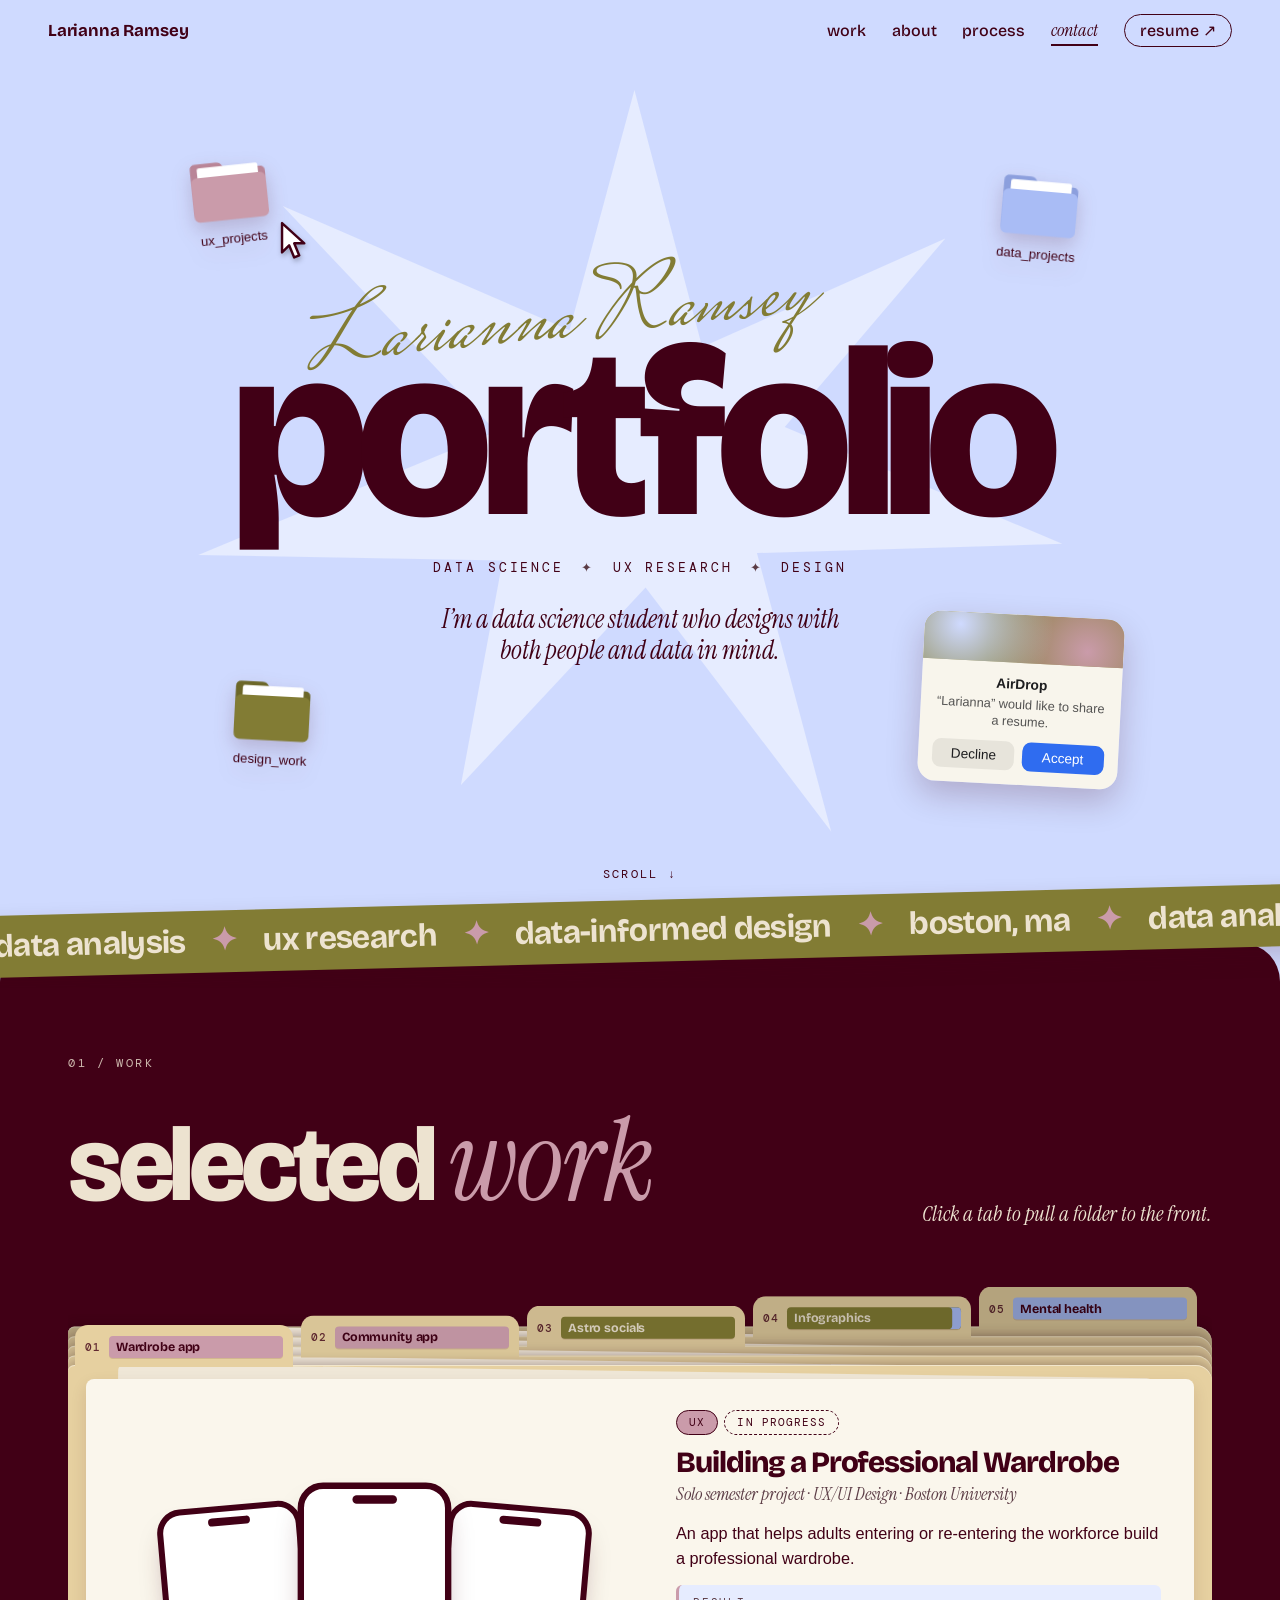
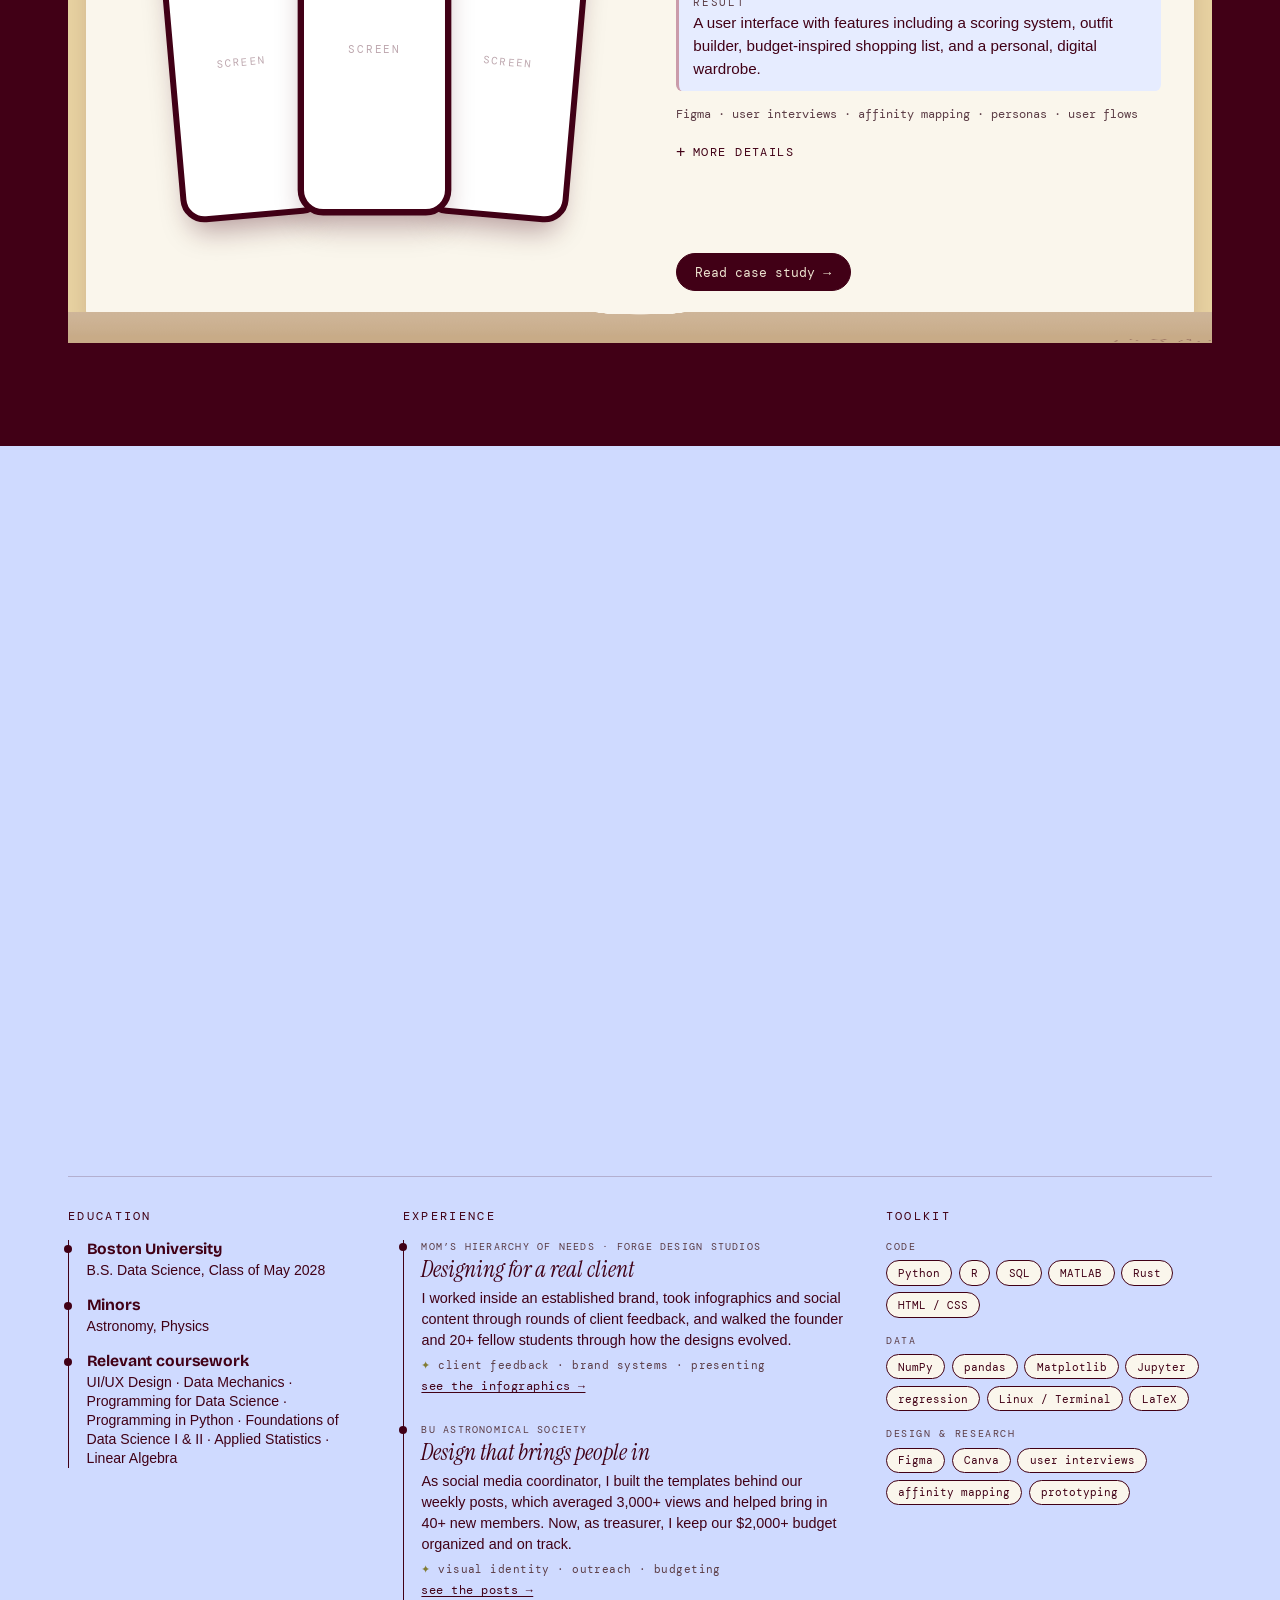
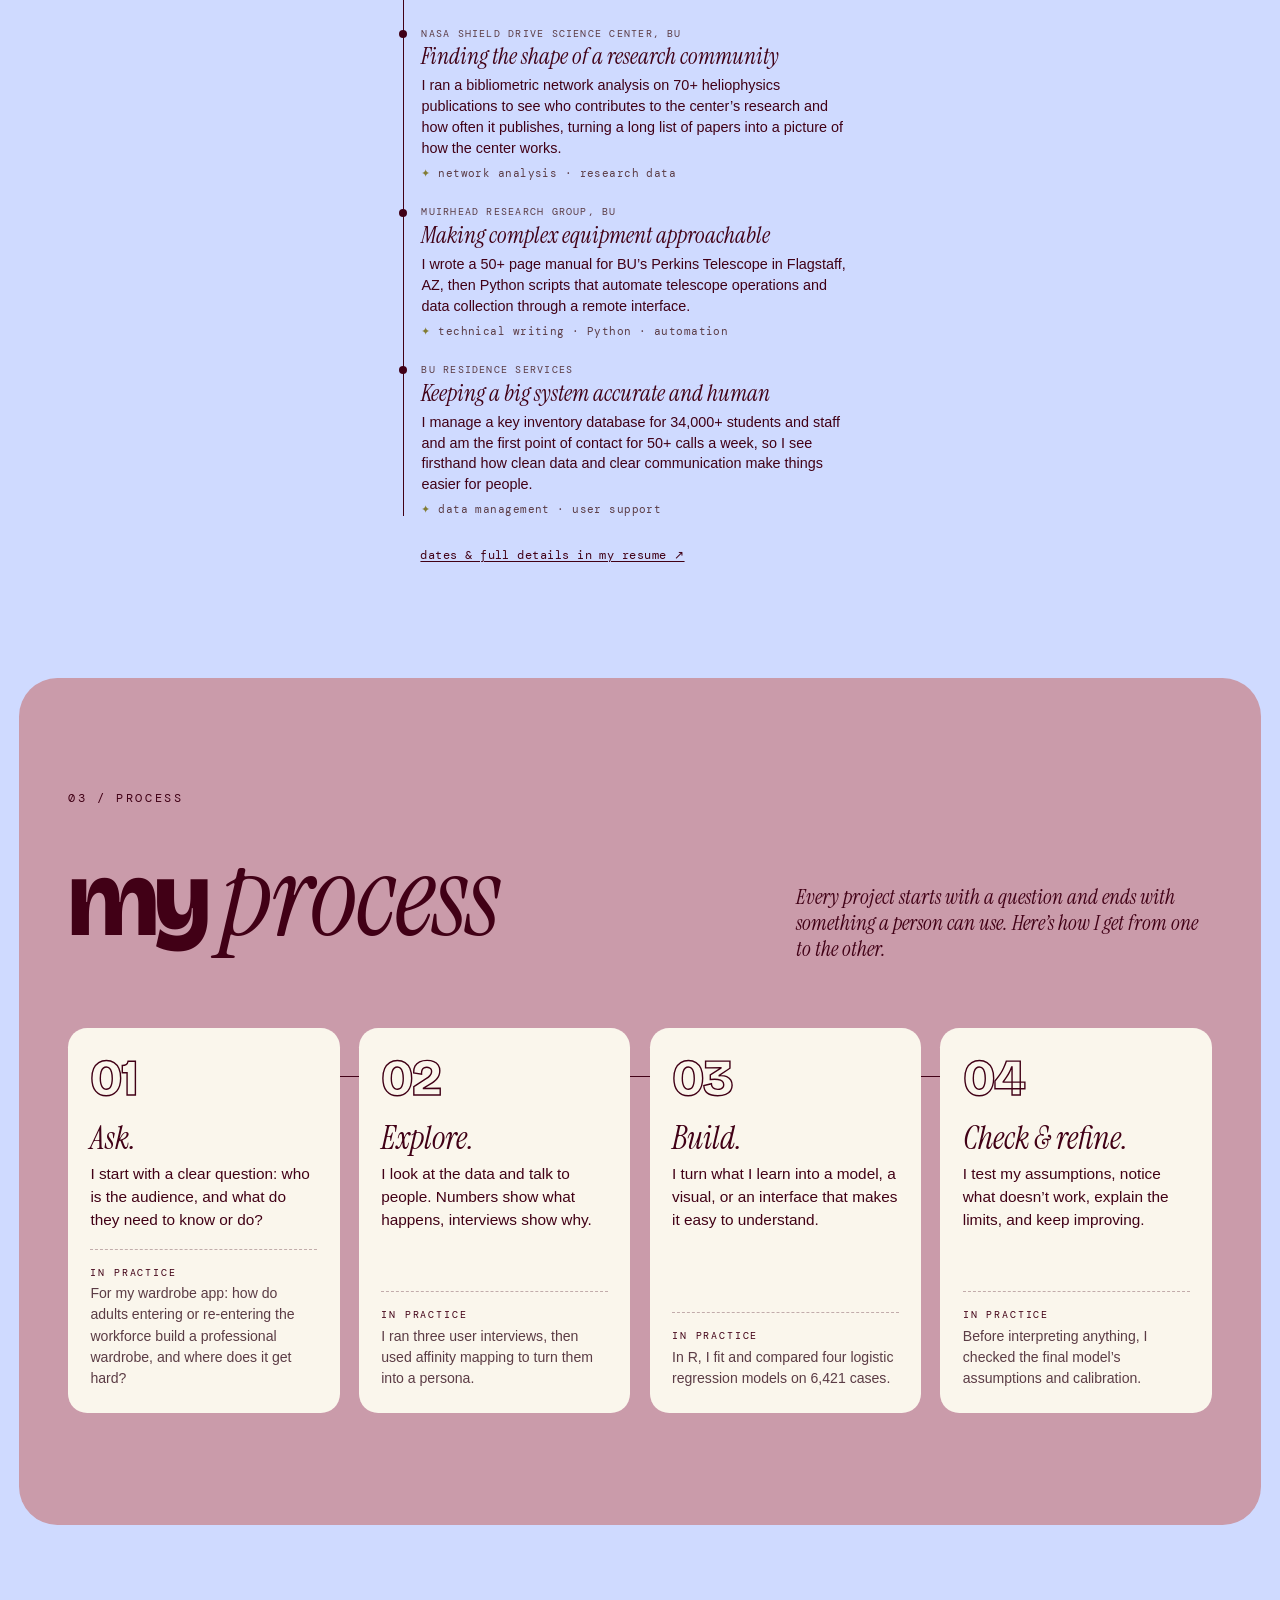
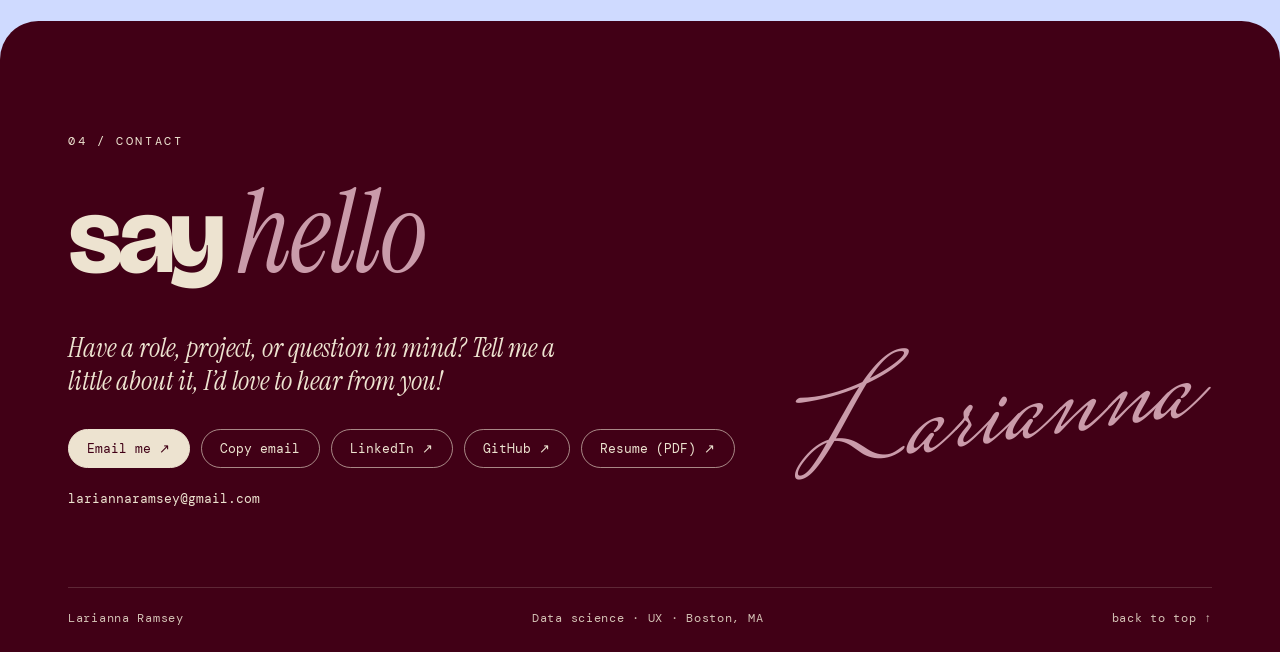
==== index.html @ 29038dcb "Add Campfire designs from Figma to case study and home page Export the team's screens, personas, use" ====
<!DOCTYPE html>
<html lang="en">
<head>
  <meta charset="UTF-8">
  <meta name="viewport" content="width=device-width, initial-scale=1.0">
  <title>Larianna Ramsey | Portfolio</title>
  <meta name="description" content="Larianna Ramsey: Boston University data science student who designs with both people and data in mind. UX research, data analysis and design work.">
  <meta name="theme-color" content="#CFDAFF">
  <link rel="icon" href="favicon.svg" type="image/svg+xml">
  <link rel="apple-touch-icon" href="apple-touch-icon.png">

  <!-- Fonts: Bricolage Grotesque (big bold type), Instrument Serif (italic accents),
       Mrs Saint Delafield (signature), DM Mono (small labels). Body text is Helvetica. -->
  <link rel="preconnect" href="https://fonts.googleapis.com">
  <link rel="preconnect" href="https://fonts.gstatic.com" crossorigin>
  <link href="https://fonts.googleapis.com/css2?family=Bricolage+Grotesque:opsz,wght@12..96,400..800&family=DM+Mono:wght@400;500&family=Instrument+Serif:ital@0;1&family=Mrs+Saint+Delafield&display=swap" rel="stylesheet">

  <link rel="stylesheet" href="desk.css?v=16">
  <script>document.documentElement.classList.add('js');</script>
</head>

<body>

<!-- =====================================================================
     NAV
     ===================================================================== -->
<header class="nav" id="nav">
  <a class="nav-name" href="#top" aria-label="Back to top">Larianna Ramsey</a>
  <nav aria-label="Main">
    <a href="#work">work</a>
    <a href="#about">about</a>
    <a href="#process">process</a>
    <a href="#contact">contact</a>
    <a class="nav-pill" href="resume.pdf" target="_blank" rel="noopener">resume &#8599;</a>
  </nav>
</header>

<main id="top">

  <!-- =====================================================================
       HERO
       ===================================================================== -->
  <section class="hero" aria-label="Introduction">
    <div class="hero-stage">
      <svg class="hero-star" viewBox="0 0 1000 900" aria-hidden="true" focusable="false">
      <path d="M494 47 L567 324 L829 207 L656 410 L955 536 L626 546 L706 846 L506 583 L307 796 L352 554 L24 548 L345 415 L115 172 L424 306 Z"/>
    </svg>

      <a class="hfolder hfolder--tl" href="#work" data-open="ux" style="--fb:#b98597; --ff:var(--c-ux)">
        <svg viewBox="0 0 120 96" aria-hidden="true" focusable="false"><path class="fi-back" d="M6 14 q0-8 8-8 h30 q6 0 9 5 l4 6 h49 q8 0 8 8 v52 q0 8-8 8 H14 q-8 0-8-8z"/><rect class="fi-paper" x="16" y="12" width="88" height="40" rx="3"/><rect class="fi-front" x="6" y="26" width="108" height="64" rx="8"/></svg>
        <span class="hf-name">ux_projects</span>
      </a>
      <a class="hfolder hfolder--tr" href="#work" data-open="data" style="--fb:#8c9fdd; --ff:var(--c-data)">
        <svg viewBox="0 0 120 96" aria-hidden="true" focusable="false"><path class="fi-back" d="M6 14 q0-8 8-8 h30 q6 0 9 5 l4 6 h49 q8 0 8 8 v52 q0 8-8 8 H14 q-8 0-8-8z"/><rect class="fi-paper" x="16" y="12" width="88" height="40" rx="3"/><rect class="fi-front" x="6" y="26" width="108" height="64" rx="8"/></svg>
        <span class="hf-name">data_projects</span>
      </a>
      <a class="hfolder hfolder--bl" href="#work" data-open="design" style="--fb:#6c6729; --ff:var(--c-design)">
        <svg viewBox="0 0 120 96" aria-hidden="true" focusable="false"><path class="fi-back" d="M6 14 q0-8 8-8 h30 q6 0 9 5 l4 6 h49 q8 0 8 8 v52 q0 8-8 8 H14 q-8 0-8-8z"/><rect class="fi-paper" x="16" y="12" width="88" height="40" rx="3"/><rect class="fi-front" x="6" y="26" width="108" height="64" rx="8"/></svg>
        <span class="hf-name">design_work</span>
      </a>
      <svg class="cursor" viewBox="0 0 30 40" aria-hidden="true" focusable="false">
        <path d="M3 2 L3 31 L10 24 L15 36 L20 34 L15 22 L25 22 Z" fill="#fff" stroke="#410016" stroke-width="2.4" stroke-linejoin="round"/>
      </svg>

      <div class="airdrop airdrop--hero">
        <div class="ad-art" aria-hidden="true"></div>
        <div class="ad-body">
          <p class="ad-t"><b>AirDrop</b></p>
          <p class="ad-s">&ldquo;Larianna&rdquo; would like to share a resume.</p>
          <div class="ad-btns">
            <button type="button" class="ad-no">Decline</button>
            <a class="ad-yes" href="resume.pdf" target="_blank" rel="noopener">Accept</a>
          </div>
        </div>
      </div>

      <!-- title -->
      <div class="hero-title">
        <h1 aria-label="Larianna Ramsey, portfolio">
          <span class="script" data-fit=".5" data-fit-m=".78" data-max="190" data-maxvh=".16" aria-hidden="true">Larianna Ramsey</span>
          <span class="bigword split" data-fit=".8" data-fit-m=".94" data-max="300" data-maxvh=".28" aria-hidden="true">portfolio</span>
        </h1>
        <p class="hero-sub">data science <span>&#10022;</span> ux research <span>&#10022;</span> design</p>
      </div>
      <p class="hero-tag">I&rsquo;m a data science student who designs with both people and data in mind.</p>
    </div>
    <a class="scroll-cue" href="#work"><span>scroll</span> &darr;</a>
  </section>

  <!-- ticker -->
  <div class="ticker-wrap" aria-hidden="true">
  <div class="ticker">
    <div class="ticker-track">
      <span>data analysis</span><i>&#10022;</i><span>ux research</span><i>&#10022;</i><span>data-informed design</span><i>&#10022;</i><span>boston, ma</span><i>&#10022;</i>
      <span>data analysis</span><i>&#10022;</i><span>ux research</span><i>&#10022;</i><span>data-informed design</span><i>&#10022;</i><span>boston, ma</span><i>&#10022;</i>
    </div>
  </div>
  </div>

  <!-- =====================================================================
       WORK: file folders
       To add a project: copy a whole <article class="folder"> block, then change
       --i (its position, 0-4), the tab name, text, images and link.
       ===================================================================== -->
  <section class="work" id="work" aria-labelledby="work-h">
    <div class="wrap">
      <div class="sec-head">
        <p class="sec-num">01 / work</p>
        <h2 id="work-h" class="sec-title">selected <em>work</em></h2>
        <p class="sec-note">Click a tab to pull a folder to the front.</p>
      </div>

      <div class="drawer" id="drawer" style="--n:7">

        <!-- PROJECT 1 -->
        <article class="folder" data-tags="ux" style="--i:0; --sticker:var(--c-ux)">
          <button type="button" class="f-tab" aria-controls="p1" aria-pressed="false"><span class="t-num">01</span><span class="t-name">Wardrobe app</span></button>
          <div class="f-back" aria-hidden="true"></div>
          <div class="f-paper" id="p1">
            <div class="sheet">
              <div class="media">
                <div class="phones">
                  <!-- Blank phone screens. To add one, replace a <span ...></span> with
                       <img src="images/wardrobe-screen-1.png" alt="describe the screen"> -->
                  <div class="phone"><span class="phone-ph">screen</span></div>
                  <div class="phone"><span class="phone-ph">screen</span></div>
                  <div class="phone"><span class="phone-ph">screen</span></div>
                </div>
              </div>
              <div class="info">
                <ul class="tags"><li class="tag tag--ux">UX</li><li class="tag tag--wip">In progress</li></ul>
                <h3>Building a Professional Wardrobe</h3>
                <p class="context">Solo semester project &middot; UX/UI Design &middot; Boston University</p>
                <p class="blurb">An app that helps adults entering or re-entering the workforce build a professional wardrobe.</p>
                <p class="result"><strong>Result</strong>A user interface with features including a scoring system, outfit builder, budget-inspired shopping list, and a personal, digital wardrobe.</p>
                <p class="tools">Figma &middot; user interviews &middot; affinity mapping &middot; personas &middot; user flows</p>
                <details class="more">
                  <summary>More details</summary>
                  <dl class="facts">
                    <dt>Question</dt>
                    <dd>How do adults entering or re-entering the workforce build a professional wardrobe, and where does that process become difficult?</dd>
                    <dt>What I did</dt>
                    <dd>I ran three user interviews, synthesized the findings, created a persona, and mapped opportunities, user stories and user flows in Figma. Currently using low-fidelity sketches to create a high-fidelity prototype.</dd>
                  </dl>
                </details>
                <p class="links"><a class="pbtn pbtn--solid" href="wardrobe-case-study.html">Read case study &rarr;</a></p>
              </div>
            </div>
          </div>
          <div class="f-front" aria-hidden="true"><span class="ff-num">01</span></div>
        </article>

        <!-- PROJECT 2 -->
        <article class="folder" data-tags="ux" style="--i:1; --sticker:var(--c-ux)">
          <button type="button" class="f-tab" aria-controls="p2" aria-pressed="false"><span class="t-num">02</span><span class="t-name">Community app</span></button>
          <div class="f-back" aria-hidden="true"></div>
          <div class="f-paper" id="p2">
            <div class="sheet">
              <div class="media">
                <div class="phones">
                  <!-- Campfire screens from the team's Figma file; the middle one is a profile screen I designed -->
                  <div class="phone"><img src="images/campfire-explore.jpg" alt="Campfire explore screen: swiping through clubs, showing BU FORGE with its logo, description and e-board"></div>
                  <div class="phone"><img src="images/campfire-profile.jpg" alt="Campfire profile screen: a student&rsquo;s photo, contact details, major, graduation year and clubs with roles"></div>
                  <div class="phone"><img src="images/campfire-profile-club.jpg" alt="Campfire club profile: a short description, the weekly meeting time and room, and the e-board"></div>
                </div>
              </div>
              <div class="info">
                <ul class="tags"><li class="tag tag--ux">UX</li></ul>
                <h3>Helping Students Find Community</h3>
                <p class="context">Group monthly challenge &middot; FORGE &middot; Boston University</p>
                <p class="blurb">Campfire, an app that helps students find clubs and communities that match their interests on a large, diverse campus.</p>
                <p class="result"><strong>Result</strong>An app that allows students to swipe through campus organizations, add events to a calendar, view student and club profiles, and chat with each other.</p>
                <p class="tools">Figma &middot; personas &middot; user flows &middot; low fidelity &middot; high fidelity &middot; prototyping</p>
                <details class="more">
                  <summary>More details</summary>
                  <dl class="facts">
                    <dt>Question</dt>
                    <dd>How do students find clubs and communities that match their specific interests, especially on a large, diverse campus?</dd>
                    <dt>What we did</dt>
                    <dd>We created user personas and a user flow, presented our low fidelity wireframes, and constructed a high fidelity prototype in Figma.</dd>
                    <dt>My role</dt>
                    <dd>I designed and prototyped the profile screens: the user&rsquo;s own profile, other students&rsquo; profiles, and club profiles. I also helped with overall design and branding, including color palette and typeface choices, and gave feedback on everything we made as a group.</dd>
                  </dl>
                </details>
                <p class="links"><a class="pbtn pbtn--solid" href="campfire-case-study.html">Read case study &rarr;</a></p>
              </div>
            </div>
          </div>
          <div class="f-front" aria-hidden="true"><span class="ff-num">02</span></div>
        </article>

        <!-- PROJECT 3 -->
        <article class="folder" data-project="astro" data-tags="design" style="--i:2; --sticker:var(--c-design)">
          <button type="button" class="f-tab f-tab--dark" aria-controls="p3" aria-pressed="false"><span class="t-num">03</span><span class="t-name">Astro socials</span></button>
          <div class="f-back" aria-hidden="true"></div>
          <div class="f-paper" id="p3">
            <div class="sheet">
              <div class="media">
                <div class="car">
                  <!-- Meeting template: used for the club's regular meetings -->
                  <img src="images/observatory-night.jpg" data-cap="Meeting template" alt="Observatory Night announcement: two observatory domes under a starry sky, with the date, time and room">
                  <img src="images/astro-first-meeting.jpg" data-cap="Meeting template" alt="First Meeting announcement made from the same meeting template, with the observatory domes">
                  <img src="images/astro-planetary-warfare.jpg" data-cap="Meeting template" alt="Planetary Warfare announcement made from the same meeting template, with a large moon">
                  <!-- Journal Club template: a different kind of meeting, each post shows the paper being discussed -->
                  <img src="images/journal-club-lava-planets.jpg" data-cap="Journal Club template" alt="Journal Club announcement featuring a Nature Astronomy paper on lava planets">
                  <img src="images/journal-club.jpg" data-cap="Journal Club template" alt="Journal Club announcement featuring a paper on the cosmological time dilation of high-redshift quasars">
                  <img src="images/journal-club-pillars.jpg" data-cap="Journal Club template" alt="Journal Club announcement featuring a paper on magnetic fields in the Pillars of Creation">
                  <img src="images/journal-club-neutron-stars.jpg" data-cap="Journal Club template" alt="Journal Club announcement featuring a paper on thermonuclear explosions on neutron stars">
                </div>
              </div>
              <div class="info">
                <ul class="tags"><li class="tag tag--design">Design</li></ul>
                <h3>BU Astronomical Society Social Media</h3>
                <p class="context">Social Media Coordinator &middot; BU Astronomical Society &middot; Aug 2025&ndash;May 2026</p>
                <p class="blurb">Reusable Canva templates that give the club&rsquo;s meeting announcements a consistent, recognizable look.</p>
                <p class="result"><strong>Result</strong>Averaged 3000+ views per post and achieved attendance of 40+ new members for meetings.</p>
                <p class="tools">Canva</p>
                <details class="more">
                  <summary>More details</summary>
                  <dl class="facts">
                    <dt>Goal</dt>
                    <dd>Announce club meetings with a consistent, recognizable look.</dd>
                    <dt>What I did</dt>
                    <dd>Designed reusable Canva templates, one for regular meetings and one for Journal Club, and used them to announce meetings all year.</dd>
                    <dt>Outreach</dt>
                    <dd>Led outreach initiatives and recruited 40+ new members in support of the club&rsquo;s mission, &ldquo;Space for All,&rdquo; producing weekly Instagram graphics that increased visibility for club events.</dd>
                    <dt>Meeting template</dt>
                    <dd>One template I created in Canva and used to announce different club meetings throughout the semester, from our first meeting to Planetary Warfare and Observatory Night.</dd>
                    <dt>Journal Club template</dt>
                    <dd>A second template for a type of meeting that was different from our usual ones, where members discuss a research article. Each post features the paper being discussed, from lava planets and distant quasars to the Pillars of Creation and neutron stars.</dd>
                  </dl>
                </details>
              </div>
            </div>
          </div>
          <div class="f-front" aria-hidden="true"><span class="ff-num">03</span></div>
        </article>

        <!-- PROJECT 4 -->
        <article class="folder" data-project="mhon" data-tags="design data" style="--i:3; --sticker:var(--c-design); --sticker2:var(--c-data)">
          <button type="button" class="f-tab f-tab--dark" aria-controls="p4" aria-pressed="false"><span class="t-num">04</span><span class="t-name">Infographics</span></button>
          <div class="f-back" aria-hidden="true"></div>
          <div class="f-paper" id="p4">
            <div class="sheet">
              <div class="media">
                <div class="car">
                  <img src="images/mhon-harmful-practices.jpg" data-cap="Harmful practices · Pinterest size" alt="Harmful Employer Practices According to Caregivers with Cancer infographic, tall Pinterest version">
                  <img src="images/mhon-harmful-practices-linkedin.jpg" data-cap="Harmful practices · LinkedIn size" alt="Harmful Employer Practices According to Caregivers with Cancer infographic, wide LinkedIn version">
                  <img src="images/mhon-self-care.jpg" data-cap="Study summary · full graphic" alt="How Employers Can Support Caregivers with Cancer: The Impact of Self Care, a long infographic summarizing a study">
                  <img src="images/mhon-self-care-1.jpg" data-cap="Study summary · close-up 1 of 3" alt="Close-up of the summary infographic: the title and what self-care is">
                  <img src="images/mhon-self-care-2.jpg" data-cap="Study summary · close-up 2 of 3" alt="Close-up of the summary infographic: proactively promoting employee well-being and perceived organizational support, with caregiver quotes">
                  <img src="images/mhon-self-care-3.jpg" data-cap="Study summary · close-up 3 of 3" alt="Close-up of the summary infographic: more flexibility, less stress, and six practical employer interventions">
                </div>
              </div>
              <div class="info">
                <ul class="tags"><li class="tag tag--design">Design</li><li class="tag tag--data">Data</li></ul>
                <h3>Research Infographics for Caregivers</h3>
                <p class="context">Graphic Design &amp; Branding Apprentice &middot; Mom&rsquo;s Hierarchy of Needs, LLC &middot; FORGE Design Studios &middot; Jun&ndash;Aug 2026</p>
                <p class="blurb">Infographics that turn a study on employer practices for caregivers with cancer into something employers can understand at a glance.</p>
                <p class="result"><strong>Result</strong>Produced graphics that matched existing branding for both Pinterest and LinkedIn to help inform employers on best practices for employees who are caregivers with cancer.</p>
                <p class="tools">Figma</p>
                <details class="more">
                  <summary>More details</summary>
                  <dl class="facts">
                    <dt>Goal</dt>
                    <dd>Turn findings from a study on caregivers with cancer into infographics employers can understand quickly.</dd>
                    <dt>What I did</dt>
                    <dd>Designed a set of infographics in Figma, including versions sized for Pinterest and LinkedIn, and a larger summary graphic of the study. I followed the organization&rsquo;s existing brand and color palette closely.</dd>
                    <dt>Process</dt>
                    <dd>Designed branding assets, infographics and social media content in Figma, refining them through multiple rounds of client feedback, then presented my design process and final iterations to the client/founder and 20+ fellow students.</dd>
                    <dt>Harmful employer practices</dt>
                    <dd>A set of infographics created in Figma from a study by MHON, one sized for Pinterest and one for LinkedIn. They were designed carefully around MHON&rsquo;s existing branding and color palette, which the designers were asked to stick to very closely.</dd>
                    <dt>Study summary</dt>
                    <dd>A larger infographic created in Figma as a summary of a larger study done by MHON, also designed with their existing branding in mind. It covers what self-care is, what the statistics say about its benefits, and practical ways employers can help.</dd>
                  </dl>
                </details>
              </div>
            </div>
          </div>
          <div class="f-front" aria-hidden="true"><span class="ff-num">04</span></div>
        </article>

        <!-- PROJECT 5 (no pictures: shows the result as a big quote) -->
        <article class="folder" data-tags="data" style="--i:4; --sticker:var(--c-data)">
          <button type="button" class="f-tab" aria-controls="p5" aria-pressed="false"><span class="t-num">05</span><span class="t-name">Mental health</span></button>
          <div class="f-back" aria-hidden="true"></div>
          <div class="f-paper" id="p5">
            <div class="sheet">
              <div class="media">
                <blockquote class="quote">
                  <span class="q-label">Result</span>
                  <p>People with a knife or other non-gun object had about twice the odds of showing signs of mental illness as people with a gun. People who were fleeing had 60&ndash;74% lower odds.</p>
                </blockquote>
              </div>
              <div class="info">
                <ul class="tags"><li class="tag tag--data">Data</li></ul>
                <h3>Finding Patterns in Mental Health Data</h3>
                <p class="context">Group project &middot; Applied Statistics &middot; Boston University</p>
                <p class="blurb">A logistic regression analysis of 6,421 fatal police shootings, asking which circumstances go with the person showing signs of mental illness.</p>
                <p class="tools">R &middot; logistic regression &middot; model comparison (AIC) &middot; calibration checks</p>
                <details class="more">
                  <summary>More details</summary>
                  <dl class="facts">
                    <dt>Question</dt>
                    <dd>Which circumstances of a fatal police shooting are associated with the person showing signs of mental illness?</dd>
                    <dt>What we did</dt>
                    <dd>My group and I cleaned the Washington Post Fatal Force database (6,421 cases, 2015&ndash;2021), compared four logistic regression models, and checked the final model&rsquo;s assumptions.</dd>
                    <dt>My role</dt>
                    <dd>I fit the candidate models in R, compared them, justified the final choice, and interpreted the coefficients and associated errors in context.</dd>
                  </dl>
                </details>
                <p class="links"><a class="pbtn pbtn--solid" href="files/police-shootings-presentation.pdf" target="_blank" rel="noopener">View presentation (PDF) &#8599;</a></p>
              </div>
            </div>
          </div>
          <div class="f-front" aria-hidden="true"><span class="ff-num">05</span></div>
        </article>

        <!-- PROJECT 6 (no pictures yet: shows key numbers instead.
             To add a picture, such as a network graph, replace the whole <blockquote> with:
             <div class="car"><img src="images/shield-network.jpg" alt="describe it"></div> ) -->
        <!--
        <article class="folder" data-tags="data" style="--i:5; --sticker:var(--c-data)">
          <button type="button" class="f-tab" aria-controls="p6" aria-pressed="false"><span class="t-num">06</span><span class="t-name">NASA research</span></button>
          <div class="f-back" aria-hidden="true"></div>
          <div class="f-paper" id="p6">
            <div class="sheet">
              <div class="media">
                <blockquote class="quote quote--stats">
                  <span class="q-label">By the numbers</span>
                  <p class="stat"><b>70+</b>publications analyzed</p>
                  <p class="stat"><b>1</b>multi-institutional heliophysics research center</p>
                </blockquote>
              </div>
              <div class="info">
                <ul class="tags"><li class="tag tag--data">Data</li><li class="tag">Research</li></ul>
                <h3>Mapping a Heliophysics Research Network</h3>
                <p class="context">Publication Records Assistant &middot; NASA SHIELD DRIVE Science Center, Boston University &middot; Feb&ndash;Jun 2025</p>
                <p class="blurb">A bibliometric network analysis of 70+ publications from a multi-institutional heliophysics research center, tracking author contributions and how often the center publishes.</p>
                <p class="tools">bibliometric network analysis &middot; publication records</p>
                <details class="more">
                  <summary>More details</summary>
                  <dl class="facts">
                    <dt>Goal</dt>
                    <dd>Understand who contributes to the center&rsquo;s research and how frequently it publishes.</dd>
                    <dt>What I did</dt>
                    <dd>Performed a bibliometric network analysis on the center&rsquo;s publications to track author contributions and research frequency.</dd>
                  </dl>
                </details>
              </div>
            </div>
          </div>
          <div class="f-front" aria-hidden="true"><span class="ff-num">06</span></div>
        </article>
        -->

        <!-- PROJECT 7 (no pictures yet: shows key numbers instead; swap in a <div class="car"> like above to add some) -->
        <!--
          <article class="folder" data-tags="data" style="--i:6; --sticker:var(--c-data)">
          <button type="button" class="f-tab" aria-controls="p7" aria-pressed="false"><span class="t-num">07</span><span class="t-name">Telescope</span></button>
          <div class="f-back" aria-hidden="true"></div>
          <div class="f-paper" id="p7">
            <div class="sheet">
              <div class="media">
                <blockquote class="quote quote--stats">
                  <span class="q-label">By the numbers</span>
                  <p class="stat"><b>50+</b>page technical manual for the Perkins Telescope</p>
                  <p class="stat"><b>Python</b>scripts to automate telescope operations</p>
                </blockquote>
              </div>
              <div class="info">
                <ul class="tags"><li class="tag tag--data">Data</li><li class="tag">Research</li></ul>
                <h3>Automating and Documenting a Research Telescope</h3>
                <p class="context">Muirhead Research Group &middot; Boston University &middot; 2024&ndash;2025</p>
                <p class="blurb">Python scripts that automate telescope operations and streamline data acquisition through a remote digital interface, plus a technical manual for the BU-owned Perkins Telescope in Flagstaff, AZ.</p>
                <p class="tools">Python &middot; remote telescope interface &middot; technical writing</p>
                <details class="more">
                  <summary>More details</summary>
                  <dl class="facts">
                    <dt>Telescope Automation Assistant &middot; Aug&ndash;Oct 2025</dt>
                    <dd>Wrote Python scripts to automate telescope operations and streamline data acquisition via a remote digital interface.</dd>
                    <dt>Documentation Records Assistant &middot; Sep&ndash;Dec 2024</dt>
                    <dd>Compiled a cohesive 50+ page technical manual for the BU-owned Perkins Telescope in Flagstaff, AZ, under the supervision of Dr. Phil Muirhead.</dd>
                  </dl>
                </details>
              </div>
            </div>
          </div>
          <div class="f-front" aria-hidden="true"><span class="ff-num">07</span></div>
        </article>
        -->

      </div>
    </div>
  </section>

  <!-- =====================================================================
       ABOUT
       ===================================================================== -->
  <section class="about" id="about" aria-labelledby="about-h">
    <div class="wrap about-grid">

      <div class="about-photo reveal">
        <div class="polaroid">
          <button type="button" class="polaroid-btn" aria-expanded="false" aria-label="Flip the photo to see a few quick facts">
            <span class="pol-inner">
              <span class="pol-face pol-front">
                <span class="pol-photo">
                  <span class="ph">add photo:<br>images/headshot.jpg</span>
                  <img src="images/headshot.jpg" alt="Portrait of Larianna Ramsey" onerror="this.style.visibility='hidden'">
                </span>
                <span class="chip chip--a" aria-hidden="true">data science</span>
                <span class="chip chip--b" aria-hidden="true">ux design</span>
              </span>
              <span class="pol-face pol-back">
                <span class="pb-label">current faves</span>
                <span class="pb-line">Stargazing, going to concerts, trying new restaurants, exploring Boston</span>
                <span class="pb-label">on repeat</span>
                <span class="pb-line">Noah Kahan, Dominic Fike, Gracie Abrams, Malcolm Todd, the 1975</span>
                <!-- <span class="pb-line">something else</span> -->
                <span class="pb-sign">Larianna</span>
              </span>
            </span>
          </button>
        </div>
        <p class="photo-hint">tap the photo to flip it &#8599;</p>
      </div>

      <div class="about-text">
        <p class="sec-num reveal">02 / about</p>
        <h2 id="about-h" class="sec-title reveal">about <em>me</em></h2>
        <p class="lead reveal">I&rsquo;m drawn to the place where numbers meet people. I study data science at Boston University, but what I care about most is how data becomes something a person can actually understand and use, whether that&rsquo;s a chart, an interface, or a decision.</p>
        <p class="reveal">That&rsquo;s what pulls me toward UX: research shows me what people need, data shows me what&rsquo;s actually happening, and design is how I make both clear. So far that has looked like app concepts in Figma, statistical models in R, and social graphics for a campus club.</p>
        <p class="reveal">I like asking how people really use something, then letting both the data and the users tell me what to fix.</p>
      </div>
    </div>
    <div class="wrap">
      <div class="facts-grid">
        <div class="fg reveal">
          <h3>education</h3>
          <ul class="timeline">
            <li><b>Boston University</b><span>B.S. Data Science, Class of May 2028</span></li>
            <li><b>Minors</b><span>Astronomy, Physics</span></li>
            <li><b>Relevant coursework</b><span>UI/UX Design &middot; Data Mechanics &middot; Programming for Data Science &middot; Programming in Python &middot; Foundations of Data Science I &amp; II &middot; Applied Statistics &middot; Linear Algebra</span></li>
          </ul>
        </div>
        <div class="fg reveal">
          <h3>experience</h3>
          <!-- Each entry: where, what the work shows (headline), a sentence in my words,
               the skills it uses, and (optional) a link that opens that project's folder. -->
          <ul class="timeline xp">
            <li>
              <span class="xp-where">Mom&rsquo;s Hierarchy of Needs &middot; FORGE Design Studios</span>
              <b class="xp-head">Designing for a real client</b>
              <span class="xp-text">I worked inside an established brand, took infographics and social content through rounds of client feedback, and walked the founder and 20+ fellow students through how the designs evolved.</span>
              <span class="xp-skills">client feedback &middot; brand systems &middot; presenting</span>
              <a class="xp-link" href="#work" data-open="mhon">see the infographics &rarr;</a>
            </li>
            <li>
              <span class="xp-where">BU Astronomical Society</span>
              <b class="xp-head">Design that brings people in</b>
              <span class="xp-text">As social media coordinator, I built the templates behind our weekly posts, which averaged 3,000+ views and helped bring in 40+ new members. Now, as treasurer, I keep our $2,000+ budget organized and on track.</span>
              <span class="xp-skills">visual identity &middot; outreach &middot; budgeting</span>
              <a class="xp-link" href="#work" data-open="astro">see the posts &rarr;</a>
            </li>
            <li>
              <span class="xp-where">NASA SHIELD DRIVE Science Center, BU</span>
              <b class="xp-head">Finding the shape of a research community</b>
              <span class="xp-text">I ran a bibliometric network analysis on 70+ heliophysics publications to see who contributes to the center&rsquo;s research and how often it publishes, turning a long list of papers into a picture of how the center works.</span>
              <span class="xp-skills">network analysis &middot; research data</span>
            </li>
            <li>
              <span class="xp-where">Muirhead Research Group, BU</span>
              <b class="xp-head">Making complex equipment approachable</b>
              <span class="xp-text">I wrote a 50+ page manual for BU&rsquo;s Perkins Telescope in Flagstaff, AZ, then Python scripts that automate telescope operations and data collection through a remote interface.</span>
              <span class="xp-skills">technical writing &middot; Python &middot; automation</span>
            </li>
            <li>
              <span class="xp-where">BU Residence Services</span>
              <b class="xp-head">Keeping a big system accurate and human</b>
              <span class="xp-text">I manage a key inventory database for 34,000+ students and staff and am the first point of contact for 50+ calls a week, so I see firsthand how clean data and clear communication make things easier for people.</span>
              <span class="xp-skills">data management &middot; user support</span>
            </li>
          </ul>
          <a class="xp-resume" href="resume.pdf" target="_blank" rel="noopener">dates &amp; full details in my resume &#8599;</a>
        </div>
        <div class="fg reveal">
          <h3>toolkit</h3>
          <p class="pill-label">code</p>
          <ul class="pills">
            <li>Python</li><li>R</li><li>SQL</li><li>MATLAB</li><li>Rust</li><li>HTML / CSS</li>
          </ul>
          <p class="pill-label">data</p>
          <ul class="pills">
            <li>NumPy</li><li>pandas</li><li>Matplotlib</li><li>Jupyter</li><li>regression</li><li>Linux / Terminal</li><li>LaTeX</li>
          </ul>
          <p class="pill-label">design &amp; research</p>
          <ul class="pills">
            <li>Figma</li><li>Canva</li><li>user interviews</li><li>affinity mapping</li><li>prototyping</li>
          </ul>
        </div>
      </div>
    </div>
  </section>

  <!-- =====================================================================
       PROCESS
       ===================================================================== -->
  <section class="process" id="process" aria-labelledby="process-h">
    <div class="wrap">
      <div class="sec-head">
        <p class="sec-num reveal">03 / process</p>
        <h2 id="process-h" class="sec-title reveal">my <em>process</em></h2>
        <p class="sec-note reveal">Every project starts with a question and ends with something a person can use. Here&rsquo;s how I get from one to the other.</p>
      </div>

      <ol class="steps" id="steps">
        <li class="step">
          <span class="st-num">01</span>
          <h3>Ask.</h3>
          <p>I start with a clear question: who is the audience, and what do they need to know or do?</p>
          <p class="st-ex"><span>in practice</span>For my wardrobe app: how do adults entering or re-entering the workforce build a professional wardrobe, and where does it get hard?</p>
        </li>
        <li class="step">
          <span class="st-num">02</span>
          <h3>Explore.</h3>
          <p>I look at the data and talk to people. Numbers show what happens, interviews show why.</p>
          <p class="st-ex"><span>in practice</span>I ran three user interviews, then used affinity mapping to turn them into a persona.</p>
        </li>
        <li class="step">
          <span class="st-num">03</span>
          <h3>Build.</h3>
          <p>I turn what I learn into a model, a visual, or an interface that makes it easy to understand.</p>
          <p class="st-ex"><span>in practice</span>In R, I fit and compared four logistic regression models on 6,421 cases.</p>
        </li>
        <li class="step">
          <span class="st-num">04</span>
          <h3>Check &amp; refine.</h3>
          <p>I test my assumptions, notice what doesn&rsquo;t work, explain the limits, and keep improving.</p>
          <p class="st-ex"><span>in practice</span>Before interpreting anything, I checked the final model&rsquo;s assumptions and calibration.</p>
        </li>
      </ol>
    </div>
  </section>

  <!-- =====================================================================
       CONTACT
       ===================================================================== -->
  <section class="contact" id="contact" aria-labelledby="contact-h">
    <div class="wrap contact-grid">
      <div>
        <p class="sec-num reveal">04 / contact</p>
        <h2 id="contact-h" class="sec-title reveal">say <em>hello</em></h2>
        <p class="contact-q reveal">Have a role, project, or question in mind? Tell me a little about it, I&rsquo;d love to hear from you!</p>
        <div class="contact-links reveal">
          <a class="pbtn pbtn--light" href="mailto:lariannaramsey@gmail.com">Email me &#8599;</a>
          <button type="button" class="pbtn pbtn--ghost" data-copy="lariannaramsey@gmail.com">Copy email</button>
          <a class="pbtn pbtn--ghost" href="https://www.linkedin.com/in/lariannaramsey/" target="_blank" rel="noopener">LinkedIn &#8599;</a>
          <a class="pbtn pbtn--ghost" href="https://github.com/larianna-ramsey" target="_blank" rel="noopener">GitHub &#8599;</a>
          <a class="pbtn pbtn--ghost" href="resume.pdf" target="_blank" rel="noopener">Resume (PDF) &#8599;</a>
        </div>
        <p class="contact-mail reveal">lariannaramsey@gmail.com</p>
      </div>
      <p class="signature reveal" aria-hidden="true">Larianna</p>
    </div>
    <footer class="wrap">
      <div class="footer">
        <span>Larianna Ramsey</span>
        <span>Data science &middot; UX &middot; Boston, MA</span>
        <a href="#top">back to top &uarr;</a>
      </div>
    </footer>
  </section>
</main>

<div class="toast" id="toast" role="status" aria-live="polite"></div>

<dialog id="lightbox" class="lightbox" aria-label="Project images">
  <button type="button" class="lightbox-close" aria-label="Close">&times;</button>
  <div class="lightbox-images"></div>
  <p class="lightbox-caption"></p>
</dialog>

<script src="desk.js?v=12"></script>
</body>
</html>
---- desk.css ----
/* =========================================================================
   LARIANNA RAMSEY: PORTFOLIO
   Palette: baby blue (background), wine & cabernet (type, dark sections),
   mauve, moss and champagne (accents).
   Fonts: Bricolage Grotesque (display), Instrument Serif (italic accents),
   Mrs Saint Delafield (signature), DM Mono (labels), Helvetica (body).
   ========================================================================= */

:root {
  --baby: #CFDAFF;
  --ice: #E6ECFF;
  --champagne: #EDE3D0;
  --paper: #FAF6EC;
  --mauve: #CA9BAA;
  --moss: #827C34;
  --fog: #A4B4BE;
  --cabernet: #5B3C45;
  --wine: #410016;

  /* one color per kind of project: used on the first-screen folders, the folder tabs and the tags */
  --c-ux: #CA9BAA;       /* pink  = UX */
  --c-data: #A9BCF5;     /* blue  = data */
  --c-design: #827C34;   /* green = design */

  --f-display: "Bricolage Grotesque", "Helvetica Neue", Arial, sans-serif;
  --f-serif: "Instrument Serif", Georgia, "Times New Roman", serif;
  --f-script: "Mrs Saint Delafield", "Snell Roundhand", "Apple Chancery", cursive;
  --f-mono: "DM Mono", ui-monospace, Menlo, monospace;
  --f-body: "Helvetica Neue", Helvetica, Arial, sans-serif;

  --pad: clamp(1rem, 4vw, 3rem);
  --spring: cubic-bezier(.3, 1.5, .5, 1);
}

*, *::before, *::after { box-sizing: border-box; }
html { scroll-behavior: smooth; scroll-padding-top: 4.5rem; -webkit-text-size-adjust: 100%; }
body {
  margin: 0;
  font-family: var(--f-body);
  font-size: 1rem;
  line-height: 1.5;
  color: var(--wine);
  background: var(--baby);
  overflow-x: clip;
}
img { max-width: 100%; display: block; }
a { color: inherit; }
button { font: inherit; color: inherit; cursor: pointer; }
:focus-visible { outline: 2px solid var(--wine); outline-offset: 3px; border-radius: 4px; }
.work :focus-visible, .contact :focus-visible { outline-color: var(--champagne); }

.wrap { max-width: 1240px; margin: 0 auto; padding: 0 var(--pad); }

/* scroll reveal (only when JavaScript is running) */
html.js .reveal { opacity: 0; translate: 0 1.6rem; transition: opacity .8s ease, translate .8s cubic-bezier(.2, .8, .2, 1); }
html.js .reveal.is-in { opacity: 1; translate: 0 0; }

/* =========================================================================
   NAV
   ========================================================================= */
.nav {
  position: fixed; top: 0; left: 0; right: 0; z-index: 50;
  display: flex; align-items: center; justify-content: space-between; gap: 1rem;
  padding: .9rem var(--pad);
  transition: background .3s, box-shadow .3s, backdrop-filter .3s;
}
.nav.scrolled { background: rgba(207, 218, 255, .85); -webkit-backdrop-filter: blur(10px); backdrop-filter: blur(10px); box-shadow: 0 1px 0 rgba(65, 0, 22, .1); }
.nav-name { font: 700 1.05rem var(--f-display); letter-spacing: -.01em; text-decoration: none; white-space: nowrap; }
.nav nav { display: flex; align-items: center; gap: clamp(.8rem, 2vw, 1.8rem); }
.nav nav a { font: 500 1rem var(--f-display); text-decoration: none; position: relative; }
.nav nav a:not(.nav-pill)::after { content: ""; position: absolute; left: 0; right: 0; bottom: -.2rem; height: 1.5px; background: currentColor; transform: scaleX(0); transform-origin: left; transition: transform .3s; }
.nav nav a:not(.nav-pill):hover::after, .nav nav a.is-active::after { transform: scaleX(1); }
.nav nav a.is-active { font-family: var(--f-serif); font-style: italic; font-weight: 400; font-size: 1.15rem; }
.nav-pill { padding: .35rem .95rem; border: 1px solid var(--wine); border-radius: 99em; transition: background .2s, color .2s; white-space: nowrap; }
.nav-pill:hover { background: var(--wine); color: var(--baby); }

/* =========================================================================
   HERO
   ========================================================================= */
.hero {
  position: relative;
  min-height: 100vh; min-height: 100svh;
  display: flex; align-items: center; justify-content: center;
  padding: 4.4rem var(--pad) 2.6rem;
  overflow: hidden;
}
/* everything on the first screen sits inside this box, so it stays close to the title */
.hero-stage { position: relative; width: 100%; max-width: 64rem; padding: 7rem 0 7rem; text-align: center; }
.hero-star { position: absolute; left: 50%; top: 50%; width: min(94vw, 58rem); height: auto; translate: -50% -50%; pointer-events: none; transition: rotate .8s cubic-bezier(.2, .8, .2, 1); }
.hero-star path { fill: var(--ice); stroke: none; }   /* soft solid star, lighter than the background so the text on top stays easy to read */

.hero-title { position: relative; z-index: 2; text-align: center; }
.hero-title h1 { margin: 0; font-weight: 400; line-height: 1; }
.script {
  display: block; position: relative; z-index: 2;
  width: max-content; margin: 0 auto -.32em;
  font-family: var(--f-script); font-size: clamp(3.5rem, 11vw, 9rem); line-height: 1.1;
  color: var(--moss); transform: rotate(-6deg) translateX(-16%);
  pointer-events: none; white-space: nowrap;
}
.bigword {
  display: block; position: relative; z-index: 1;
  width: max-content; margin: 0 auto; white-space: nowrap;
  font-family: var(--f-display); font-weight: 800; font-size: clamp(4rem, 17vw, 15rem);
  line-height: .82; letter-spacing: -.055em; color: var(--wine);
}
.ch { display: inline-block; transition: transform .35s var(--spring), color .25s; cursor: default; }
html.js .ch { animation: dropin .8s var(--spring) backwards; animation-delay: calc(var(--i, 0) * 55ms + .1s); }
.ch:hover { transform: translateY(-.08em) rotate(calc((var(--i, 0) - 4) * 2.5deg)); color: var(--cabernet); }
@keyframes dropin { from { transform: translateY(-.4em) scale(.8); opacity: 0; } }
.hero-sub { margin: 1.6rem 0 0; font: 400 .82rem var(--f-mono); letter-spacing: .22em; text-transform: uppercase; }
.hero-sub span { color: var(--cabernet); margin: 0 .5em; }

.hero-tag { margin: 1.8rem auto 0; max-width: 26rem; text-align: center; font: italic 400 clamp(1.25rem, 2vw, 1.6rem)/1.2 var(--f-serif); position: relative; z-index: 2; }
.scroll-cue { position: absolute; left: 50%; bottom: 1.1rem; translate: -50% 0; z-index: 2; font: 400 .72rem var(--f-mono); letter-spacing: .2em; text-transform: uppercase; text-decoration: none; animation: cue 2s ease-in-out infinite; }
@keyframes cue { 50% { transform: translateY(.35rem); } }

/* folder icons */
.hfolder {
  position: relative; z-index: 3;
  display: inline-flex; flex-direction: column; align-items: center; gap: .35rem;
  width: clamp(5rem, 6.5vw, 6.3rem);
  text-decoration: none;
  transform: rotate(var(--r, 0deg));
  transition: transform .4s var(--spring);
  filter: drop-shadow(0 .5rem .6rem rgba(65, 0, 22, .18));
}
.hfolder svg { width: 100%; height: auto; overflow: visible; }
.hfolder .fi-back { fill: var(--fb); }
.hfolder .fi-front { fill: var(--ff); }
.hfolder .fi-paper { fill: #fff; transform-box: fill-box; transition: transform .4s var(--spring); }
.hfolder:hover { transform: rotate(0deg) translateY(-.5rem) scale(1.06); }
.hfolder:hover .fi-paper { transform: translateY(-12px) rotate(-4deg); }
.hf-name { padding: .1rem .5rem; border-radius: .3rem; font: 400 .82rem var(--f-body); transition: background .2s, color .2s; white-space: nowrap; }
.hfolder:hover .hf-name, .hfolder:focus-visible .hf-name { background: #2f6cf0; color: #fff; }
.hfolder--tl { position: absolute; left: 6%; top: .4rem; --r: -6deg; }
.hfolder--tr { position: absolute; right: 7%; top: 1.4rem; --r: 5deg; }
.hfolder--bl { position: absolute; left: 10%; bottom: .6rem; --r: 3deg; }
.cursor { position: absolute; left: calc(6% + 5.6rem); top: 4.4rem; width: 1.9rem; z-index: 4; filter: drop-shadow(.1rem .2rem .15rem rgba(0, 0, 0, .25)); animation: nudge 3.6s ease-in-out infinite; }
@keyframes nudge { 50% { transform: translate(-.7rem, -.6rem); } }

/* AirDrop card */
.airdrop { width: 100%; max-width: 17rem; background: rgba(250, 246, 236, .96); color: #1d1d1f; border-radius: 1.1rem; overflow: hidden; box-shadow: 0 .8rem 2rem rgba(65, 0, 22, .22); transition: transform .4s var(--spring); }
.airdrop:hover { transform: rotate(0deg) translateY(-.3rem) scale(1.03); }
.airdrop--hero { position: absolute; right: 3%; bottom: -.4rem; width: clamp(12.5rem, 15vw, 15rem); transform: rotate(3deg); z-index: 3; text-align: center; }
.ad-art { height: 3rem; background: radial-gradient(circle at 18% 25%, var(--baby), transparent 55%), radial-gradient(circle at 82% 70%, var(--mauve), transparent 60%), var(--moss); }
.ad-body { padding: .75rem .9rem .85rem; text-align: center; }
.ad-body p { margin: 0; }
.ad-t { font-size: .86rem; }
.ad-s { font-size: .8rem; opacity: .75; margin: .1rem 0 .7rem !important; line-height: 1.3; }
.ad-btns { display: flex; gap: .45rem; }
.ad-no, .ad-yes { flex: 1; padding: .45rem; border: 0; border-radius: .55rem; font: 500 .85rem var(--f-body); text-align: center; text-decoration: none; background: rgba(0, 0, 0, .07); color: #1d1d1f; transition: background .2s, transform .15s; }
.ad-yes { background: #2f6cf0; color: #fff; }
.ad-no:hover { background: rgba(0, 0, 0, .13); }
.ad-yes:hover { background: #1f58d6; }
.ad-no:active, .ad-yes:active { transform: scale(.96); }

/* ticker */
.ticker-wrap { position: relative; z-index: 5; overflow: hidden; padding: 1.6rem 0; margin: -1.6rem 0 -2.8rem; pointer-events: none; }
.ticker { pointer-events: auto; background: var(--moss); color: var(--champagne); overflow: hidden; transform: rotate(-1.4deg); margin: 0 -2rem; padding: .95rem 0; box-shadow: 0 .6rem 1.4rem rgba(65, 0, 22, .18); }
.ticker-track { display: flex; align-items: center; gap: 1.6rem; width: max-content; animation: tick 32s linear infinite; font: 700 clamp(1.3rem, 2.6vw, 2rem)/1 var(--f-display); letter-spacing: -.02em; white-space: nowrap; padding-left: 1.6rem; }
.ticker-track i { font-style: normal; color: var(--mauve); }
.ticker:hover .ticker-track { animation-play-state: paused; }
@keyframes tick { to { transform: translateX(-50%); } }

/* =========================================================================
   SECTION HEADINGS
   ========================================================================= */
.sec-head { display: flex; flex-wrap: wrap; align-items: flex-end; justify-content: space-between; gap: .4rem 2rem; }
.sec-num { flex: 0 0 100%; margin: 0 0 .6rem; font: 400 .75rem var(--f-mono); letter-spacing: .22em; text-transform: uppercase; opacity: .8; }
.sec-title { margin: 0; font: 800 clamp(3rem, 8.5vw, 6.6rem)/.88 var(--f-display); letter-spacing: -.05em; }
.sec-title em { font: italic 400 1.08em var(--f-serif); letter-spacing: -.01em; }
.sec-note { margin: 0 0 .5rem; max-width: 26rem; font: italic 400 1.3rem/1.25 var(--f-serif); }

/* =========================================================================
   WORK: file folders
   ========================================================================= */
.work { position: relative; z-index: 1; background: var(--wine); color: var(--champagne); border-radius: 2.4rem 2.4rem 0 0; padding: 7rem 0 6.5rem; }
.work .sec-title em { color: var(--mauve); }

.drawer { --step: -.6rem; position: relative; margin-top: 2.2rem; padding-top: 3.4rem; }

/* one manila folder: tab + back panel + paper + front flap */
.folder { --manila: #E6D0A0; --manila-lt: #EEDDB5; position: relative; color: var(--wine); }
.f-tab {
  position: absolute; z-index: 3; top: 0;
  left: calc(.6% + var(--i, 0) * (98.8% / var(--n, 5))); width: calc(98.8% / var(--n, 5) - .7%); height: 2.6rem;
  display: flex; align-items: center; gap: .5rem; padding: .3rem .65rem .15rem;
  border: 0; border-radius: .8rem .8rem 0 0; background: var(--manila); color: var(--wine);
  text-align: left; cursor: pointer;
}
.t-num { font: 500 .7rem var(--f-mono); letter-spacing: .06em; opacity: .8; }
.t-name { flex: 1; min-width: 0; padding: .22rem .45rem; border-radius: .25rem; background: var(--sticker, var(--paper)); font: 700 .78rem/1.15 var(--f-display); letter-spacing: -.01em; white-space: nowrap; overflow: hidden; text-overflow: ellipsis; box-shadow: inset -.55rem 0 0 var(--sticker2, transparent), 0 1px 0 rgba(65, 0, 22, .12); }
.f-tab--dark .t-name { color: var(--champagne); }
.f-back { position: absolute; z-index: 0; top: 2.5rem; left: 0; right: 0; bottom: 0; background: var(--manila); border-radius: .4rem 1rem 1rem 1rem; box-shadow: 0 -.2rem .6rem rgba(42, 6, 18, .25), inset 0 1px 0 rgba(255, 255, 255, .45); }
.f-paper { position: relative; z-index: 1; margin: 3.4rem 1rem 1.4rem; }
.f-paper::before { content: ""; position: absolute; z-index: -1; top: -.5rem; left: 2rem; right: 2.6rem; height: 2rem; background: #efe7d7; border-radius: .4rem; transform: rotate(.8deg); }
.f-front {
  position: absolute; z-index: 2; top: 4.8rem; left: 0; right: 0; bottom: 0;
  display: flex; align-items: flex-end; justify-content: flex-end; padding: 1.2rem 1.8rem;
  background: linear-gradient(to bottom, var(--manila-lt), var(--manila) 70%);
  border-radius: .4rem .4rem 1rem 1rem;
  box-shadow: 0 -.25rem .7rem rgba(65, 0, 22, .16), inset 0 1px 0 rgba(255, 255, 255, .6);
  -webkit-mask: radial-gradient(circle 1.7rem at 50% 0, transparent 97%, #000 100%);
  mask: radial-gradient(circle 1.7rem at 50% 0, transparent 97%, #000 100%);
  transform-origin: 50% 100%;
  transform: perspective(1400px) rotateX(0deg);
  transition: transform .26s cubic-bezier(.4, 0, .6, 1);         /* closing: quick, so it's shut before the new folder passes in front */
  will-change: transform;
  backface-visibility: hidden;
  pointer-events: none;
}
.f-front::after { content: ""; position: absolute; inset: 0; border-radius: inherit; background: rgba(65, 0, 22, .18); opacity: 0; transition: opacity .26s; }
/* opening: starts while the folder is still gliding forward, so it all reads as one motion */
.folder.open .f-front { transform: perspective(1400px) rotateX(-88deg); transition: transform .75s cubic-bezier(.3, .6, .2, 1) .1s; }
.folder.open .f-front::after { opacity: 1; transition: opacity .75s ease .1s; }
.ff-num { font: 800 clamp(4rem, 9vw, 7.5rem)/.8 var(--f-display); letter-spacing: -.05em; color: transparent; -webkit-text-stroke: 1.5px rgba(65, 0, 22, .3); }
html:not(.js) .f-front { display: none; }
html:not(.js) .folder { margin-bottom: 2rem; padding-top: .1px; }

/* stacked like files in a drawer (JavaScript sets --p: 0 = front) */
html.js .folder {
  position: absolute; top: 3.4rem; left: 0; right: 0; bottom: 0; overflow: hidden;
  z-index: calc(20 - var(--p, 0));
  transform: translateY(calc(var(--p, 0) * var(--step, -.6rem)));
  transition: transform .38s cubic-bezier(.2, .8, .2, 1), translate .3s var(--spring), opacity .6s;
  will-change: transform;
}
html.js .folder.front { position: relative; top: 0; }
html.js .folder { pointer-events: none; }
html.js .folder .f-tab, html.js .folder .f-back, html.js .folder .f-paper { pointer-events: auto; }
html.js .folder.moving .f-back, html.js .folder.moving .f-paper { pointer-events: none; }   /* a travelling folder never blocks the other tabs */
html.js .folder.moving { transition: translate .3s var(--spring), opacity .6s; }   /* JavaScript animates its movement */
/* folders further back look a little darker (a fading overlay is much cheaper to animate than a filter) */
html.js .folder .f-back::after, html.js .folder .f-tab::after {
  content: ""; position: absolute; inset: 0; border-radius: inherit; background: #000; pointer-events: none;
  opacity: calc(var(--p, 0) * .055); transition: opacity .38s;
}
html.js .folder:not(.front):has(.f-tab:hover) { translate: 0 -.5rem; }
html.js .folder.front .f-tab { cursor: default; }
html.js .drawer:not(.in) .folder { opacity: 0; translate: 0 2rem; }

.sheet { position: relative; background: var(--paper); color: var(--wine); border-radius: .5rem; padding: 1rem; display: grid; gap: 1.4rem; box-shadow: 0 .4rem 1rem rgba(65, 0, 22, .12); }
.media { position: relative; aspect-ratio: 4 / 3; }   /* no box behind the pictures: they lie straight on the folder paper */
.info { min-width: 0; display: flex; flex-direction: column; padding: 0 .3rem .3rem; }

.car { position: absolute; inset: 0; }
/* each picture keeps its own shape and is as big as the space allows, like a print laid on the folder */
.car img {
  position: absolute; inset: 0; margin: auto;
  width: auto; height: auto; max-width: 100%; max-height: 100%;
  border-radius: .4rem;
  box-shadow: 0 1.1rem 1.8rem -.6rem rgba(65, 0, 22, .38), 0 .1rem .3rem rgba(65, 0, 22, .12);
  rotate: -1.2deg;
  opacity: 0; transition: opacity .45s; cursor: zoom-in; pointer-events: none;
}
.car img:nth-of-type(even) { rotate: 1deg; }
.car img.is-on { opacity: 1; pointer-events: auto; }
html:not(.js) .car img:first-child { opacity: 1; }
.car .ph { position: absolute; inset: 0; display: none; align-items: center; justify-content: center; text-align: center; padding: 1rem; font: 400 .8rem var(--f-mono); color: var(--cabernet); border: 1.5px dashed rgba(65, 0, 22, .25); border-radius: .5rem; }
.car.is-missing .ph { display: flex; }   /* only shows if a picture file can't be found */
.car-btn { position: absolute; top: 50%; z-index: 3; width: 2.4rem; height: 2.4rem; margin-top: -1.2rem; display: grid; place-items: center; border: 0; border-radius: 50%; background: var(--paper); color: var(--wine); font-size: 1.2rem; box-shadow: 0 .2rem .7rem rgba(0, 0, 0, .2); transition: opacity .2s, transform .25s var(--spring), background .2s; }
.car-btn:hover { background: var(--mauve); transform: scale(1.12); }
.car-prev { left: .7rem; }
.car-next { right: .7rem; }
.car-count, .car-zoom { position: absolute; bottom: .7rem; z-index: 3; padding: .2rem .7rem; font: 400 .72rem var(--f-mono); background: var(--paper); border-radius: 99em; transition: opacity .2s; pointer-events: none; }
.car-count { right: .7rem; }
.car-cap { position: absolute; top: .7rem; left: .7rem; z-index: 3; padding: .2rem .7rem; font: 400 .7rem var(--f-mono); letter-spacing: .04em; background: var(--wine); color: var(--champagne); border-radius: 99em; pointer-events: none; transition: opacity .2s; }
.car-cap:empty { display: none; }
.car-zoom { left: .7rem; }
@media (hover: hover) {
  .car-btn, .car-count, .car-zoom, .car-cap { opacity: 0; }
  .media:hover .car-btn, .media:hover .car-count, .media:hover .car-zoom, .media:hover .car-cap,
  .media:focus-within .car-btn, .media:focus-within .car-count { opacity: 1; }
}

/* ---------- phone screens (UX projects) ----------
   Blank for now. To add a screen, put an <img> inside a .phone in place of its <span>. */
.phones { display: flex; align-items: center; justify-content: center; }
.media .phones { position: absolute; inset: 0; container-type: size; }
.phone {
  position: relative; flex: none;
  aspect-ratio: 9 / 19.5;
  height: 78%; height: min(86cqh, 27cqw * 2.1667);
  background: #fff; border: .4rem solid var(--wine); border-radius: 1.5rem;
  box-shadow: 0 1.1rem 1.8rem -.6rem rgba(65, 0, 22, .38);
  overflow: hidden;
}
.phone::before { content: ""; position: absolute; z-index: 2; top: .35rem; left: 50%; width: 32%; height: .5rem; translate: -50% 0; border-radius: 99em; background: var(--wine); }
.phone img { width: 100%; height: 100%; object-fit: cover; object-position: top; cursor: zoom-in; }
.phone-ph { position: absolute; inset: 0; display: flex; align-items: center; justify-content: center; font: 400 .66rem var(--f-mono); letter-spacing: .12em; text-transform: uppercase; color: rgba(65, 0, 22, .35); }
.phones .phone:nth-child(1) { rotate: -5deg; translate: 8% 4%; }
.phones .phone:nth-child(2) { z-index: 1; scale: 1.06; }
.phones .phone:nth-child(3) { rotate: 5deg; translate: -8% 4%; }

.quote { position: absolute; inset: 0; margin: 0; padding: clamp(1.4rem, 3vw, 2.4rem); display: flex; flex-direction: column; justify-content: center; background: var(--c-data); border-radius: .5rem; }
.q-label { font: 400 .72rem var(--f-mono); letter-spacing: .2em; text-transform: uppercase; margin-bottom: .8rem; }
.quote--stats { gap: 1.4rem; }
.quote--stats .q-label { margin-bottom: 0; }
.quote .stat { font: 400 1.05rem/1.25 var(--f-body); }
.quote .stat b { display: block; font: 800 clamp(2.6rem, 5vw, 4.2rem)/.95 var(--f-display); letter-spacing: -.04em; margin-bottom: .2rem; }
.quote p { margin: 0; font: 400 clamp(1.35rem, 2.2vw, 1.95rem)/1.15 var(--f-serif); }

.tags { display: flex; flex-wrap: wrap; gap: .4rem; list-style: none; margin: 0 0 .8rem; padding: 0; }
.tag { font: 400 .68rem var(--f-mono); letter-spacing: .1em; text-transform: uppercase; padding: .28rem .75rem; border: 1px solid var(--wine); border-radius: 99em; }
.tag--ux { background: var(--c-ux); }
.tag--data { background: var(--c-data); }
.tag--design { background: var(--c-design); border-color: var(--c-design); color: var(--champagne); }
.tag--wip { border-style: dashed; }
.tag:not([class*='tag--']) { background: var(--paper); }
.info h3 { margin: 0 0 .35rem; font: 800 clamp(1.5rem, 2.3vw, 2.1rem)/1.02 var(--f-display); letter-spacing: -.035em; }
.context { margin: 0 0 1rem; font: italic 400 1.15rem/1.2 var(--f-serif); color: var(--cabernet); }
.blurb { margin: 0 0 .9rem; font-size: 1.02rem; }
.result { margin: 0 0 .9rem; padding: .7rem .9rem; background: var(--ice); border-radius: .4rem; border-left: 3px solid var(--mauve); font-size: .95rem; }
.result strong { display: block; font: 400 .66rem var(--f-mono); letter-spacing: .16em; text-transform: uppercase; color: var(--cabernet); margin-bottom: .2rem; }
.tools { margin: 0 0 .8rem; font: 400 .74rem/1.5 var(--f-mono); color: var(--cabernet); }
.more { margin: 0 0 .4rem; border-top: 1px solid rgba(65, 0, 22, .15); padding-top: .6rem; }
.more summary { cursor: pointer; font: 400 .74rem var(--f-mono); letter-spacing: .12em; text-transform: uppercase; list-style: none; display: inline-flex; align-items: center; gap: .4rem; }
.more summary::-webkit-details-marker { display: none; }
.more summary::before { content: "+"; font: 400 1rem/1 var(--f-body); transition: transform .25s; }
.more[open] summary::before { transform: rotate(45deg); }
.facts { margin: .5rem 0 0; font-size: .92rem; }
.facts--shown { margin: 0 0 .5rem; padding-top: .2rem; border-top: 1px solid rgba(65, 0, 22, .15); }
.facts--shown:empty { display: none; }
.facts--shown + .more { border-top: 0; padding-top: .2rem; }
.facts dt:first-child { margin-top: .5rem; }
.facts dt { font: 400 .64rem var(--f-mono); letter-spacing: .14em; text-transform: uppercase; color: var(--cabernet); margin-top: .6rem; }
.facts dd { margin: .1rem 0 0; }
.links { margin: auto 0 0; padding-top: 1rem; }

.pbtn { display: inline-flex; align-items: center; gap: .35rem; padding: .6rem 1.15rem; font: 400 .82rem var(--f-mono); text-decoration: none; border-radius: 99em; border: 1px solid var(--wine); background: transparent; color: var(--wine); transition: transform .25s var(--spring), background .2s, color .2s, border-color .2s; }
.pbtn:hover { transform: translateY(-.15rem) rotate(-1.5deg); }
.pbtn:active { transform: scale(.96); }
.pbtn--solid { background: var(--wine); color: var(--champagne); }
.pbtn--solid:hover { background: var(--cabernet); }
.pbtn--light { background: var(--champagne); border-color: var(--champagne); color: var(--wine); }
.pbtn--light:hover { background: var(--mauve); border-color: var(--mauve); }
.pbtn--ghost { border-color: rgba(237, 227, 208, .6); color: var(--champagne); }
.pbtn--ghost:hover { background: var(--champagne); color: var(--wine); }

/* desktop: the drawer is a fixed height so a folder always fits on screen */
@media (min-width: 900px) {
  .sheet { grid-template-columns: minmax(0, 1.08fr) minmax(0, 1fr); gap: 2rem; }
  html.js .drawer { height: clamp(29rem, calc(100vh - 8.6rem), 42rem); }
  html.js .folder.front { position: absolute; top: 3.4rem; }
  html.js .f-paper { position: absolute; top: 3.4rem; left: 1.1rem; right: 1.1rem; bottom: 1.5rem; margin: 0; }
  html.js .sheet { height: 100%; padding: 1.3rem; }
  html.js .media { aspect-ratio: auto; height: 100%; }
  html.js .info { overflow-y: auto; padding: .6rem .8rem .4rem 0; scrollbar-width: thin; }
}
/* mid-size screens: tab numbers step aside so the names fit */
@media (min-width: 641px) and (max-width: 1540px) {
  .drawer:has(.folder:nth-of-type(6)) .t-num { display: none; }   /* only when there are 6+ folders */
}
/* phones and tablets: folders are much taller here, so the flap swings with a flatter
   perspective and folds down to a thin lip instead of covering the project text */
@media (max-width: 899px) {
  .f-front { transform: perspective(6000px) rotateX(0deg); }
  .folder.open .f-front { transform: perspective(6000px) rotateX(-89deg); }
}
@media (max-width: 640px) {
  .t-name { display: none; }
  .f-tab { justify-content: center; padding: .3rem .2rem .1rem; }
  .t-num { font: 700 .85rem var(--f-display); opacity: 1; padding: .2rem .55rem; border-radius: .25rem; background: var(--sticker); }
  .f-tab--dark .t-num { color: var(--champagne); }
  .f-paper { margin: 3.2rem .6rem 1.4rem; }
  .f-front { top: 4.6rem; }
}

/* =========================================================================
   ABOUT
   ========================================================================= */
.about { padding: 8rem 0 7rem; }
.about-grid { display: grid; grid-template-columns: minmax(0, 5fr) minmax(0, 7fr); gap: clamp(2.5rem, 6vw, 6rem); align-items: center; }
.about-photo { text-align: center; }
.polaroid { position: relative; width: min(100%, 23rem); aspect-ratio: 4 / 5; margin: 0 auto; transform: rotate(-3deg); transition: transform .5s var(--spring); }
.polaroid::before { content: ""; position: absolute; inset: 1.4rem -1.4rem -1.4rem 1.4rem; background: var(--wine); border-radius: .2rem; transition: transform .45s var(--spring); }
.polaroid:hover::before { transform: translate(.4rem, .4rem); }
.polaroid.is-flipped { transform: rotate(0deg) scale(1.03); }
.polaroid-btn { position: relative; display: block; width: 100%; height: 100%; padding: 0; border: 0; background: none; perspective: 80rem; }
.pol-inner { display: block; position: relative; width: 100%; height: 100%; transform-style: preserve-3d; transition: transform .8s cubic-bezier(.4, .1, .2, 1); }
.polaroid.is-flipped .pol-inner { transform: rotateY(180deg); }
.pol-face { position: absolute; inset: 0; -webkit-backface-visibility: hidden; backface-visibility: hidden; display: block; border-radius: .2rem; box-shadow: 0 1rem 2rem rgba(65, 0, 22, .18); }
.pol-front { background: var(--champagne); padding: .9rem; }
.pol-photo { position: relative; display: block; width: 100%; height: 100%; overflow: hidden; background: var(--ice); }
.pol-photo .ph { position: absolute; inset: 0; display: flex; align-items: center; justify-content: center; font: 400 .75rem var(--f-mono); color: var(--cabernet); text-align: center; }
.pol-photo img { position: absolute; inset: 0; width: 100%; height: 100%; object-fit: cover; transition: transform .7s; }
.polaroid-btn:hover .pol-photo img { transform: scale(1.05); }
.chip { position: absolute; z-index: 2; padding: .4rem 1rem; font: 400 .72rem var(--f-mono); letter-spacing: .08em; text-transform: uppercase; border-radius: 99em; white-space: nowrap; }
.chip--a { left: -1.3rem; bottom: 3.4rem; transform: rotate(-10deg); background: var(--moss); color: var(--champagne); }
.chip--b { left: 2.2rem; bottom: 1.2rem; transform: rotate(4deg); background: var(--paper); border: 1px solid var(--wine); }
.pol-back { transform: rotateY(180deg); background: var(--paper); padding: 2rem 1.8rem; display: flex; flex-direction: column; justify-content: center; gap: .8rem; text-align: left; }
.pb-label { font: 400 .72rem var(--f-mono); letter-spacing: .2em; text-transform: uppercase; color: var(--cabernet); }
.pb-line { font: italic 400 1.35rem/1.15 var(--f-serif); padding-bottom: .8rem; border-bottom: 1px solid rgba(65, 0, 22, .14); }
.pb-sign { font: 400 3rem/1 var(--f-script); color: var(--moss); margin-top: .2rem; }
.photo-hint { margin: 2.6rem 0 0; font: italic 400 1.1rem var(--f-serif); color: var(--cabernet); }

.about-text .sec-title em { color: var(--moss); }
.about-text .sec-title { margin-bottom: 1.6rem; }
.about-text > p { max-width: 38rem; margin: 0 0 1rem; }
.about-text .lead { font: 400 clamp(1.4rem, 2.2vw, 1.8rem)/1.2 var(--f-serif); margin-bottom: 1.3rem; }
.facts-grid { display: grid; grid-template-columns: minmax(0, 1fr) minmax(0, 1.5fr) minmax(0, 1.1fr); gap: 2.4rem; margin-top: 4rem; padding-top: 2rem; border-top: 1px solid rgba(65, 0, 22, .2); }
.fg h3 { margin: 0 0 1rem; font: 400 .72rem var(--f-mono); letter-spacing: .2em; text-transform: uppercase; }
.timeline { list-style: none; margin: 0; padding: 0 0 0 1.1rem; border-left: 1.5px solid var(--wine); }
.timeline li { position: relative; margin-bottom: 1rem; }
.timeline li::before { content: ""; position: absolute; left: calc(-1.1rem - 5px); top: .35rem; width: 8px; height: 8px; border-radius: 50%; background: var(--wine); }
.timeline b { display: block; font: 700 .98rem/1.2 var(--f-display); letter-spacing: -.01em; }
.timeline span { display: block; font-size: .88rem; line-height: 1.35; margin-top: .15rem; }
.timeline span i { font: 400 .7rem var(--f-mono); font-style: normal; letter-spacing: .04em; color: var(--cabernet); margin-left: .35rem; white-space: nowrap; }
.timeline .tl-note { font-size: .82rem; color: var(--cabernet); margin: .1rem 0 .35rem; }
/* experience: portfolio-style entries */
.xp li { margin-bottom: 1.6rem; }
.xp li::before { top: .2rem; }
.timeline .xp-where { margin: 0 0 .25rem; font: 400 .64rem/1.3 var(--f-mono); letter-spacing: .12em; text-transform: uppercase; color: var(--cabernet); }
.timeline .xp-head { font: italic 400 1.45rem/1.1 var(--f-serif); letter-spacing: 0; }
.timeline .xp-text { margin-top: .35rem; font-size: .9rem; line-height: 1.45; }
.timeline .xp-skills { margin-top: .45rem; font: 400 .68rem var(--f-mono); letter-spacing: .04em; color: var(--cabernet); }
.timeline .xp-skills::before { content: "\2726  "; color: var(--moss); }
.xp-link, .xp-resume { display: inline-block; font: 400 .72rem var(--f-mono); letter-spacing: .04em; text-underline-offset: .2em; }
.xp-link { margin-top: .45rem; }
.xp-link:hover, .xp-resume:hover { color: var(--cabernet); }
.xp-resume { margin-left: 1.1rem; }
.pill-label { margin: 0 0 .45rem; font: 400 .64rem var(--f-mono); letter-spacing: .16em; text-transform: uppercase; color: var(--cabernet); }
.pills + .pill-label { margin-top: 1rem; }
.pills { list-style: none; margin: 0; padding: 0; display: flex; flex-wrap: wrap; gap: .4rem; }
.pills li { font: 400 .7rem var(--f-mono); padding: .3rem .7rem; border: 1px solid var(--wine); border-radius: 99em; background: var(--paper); transition: transform .25s var(--spring), background .2s; }
.pills li:hover { transform: translateY(-.15rem) rotate(-3deg); background: var(--mauve); }

/* =========================================================================
   PROCESS
   ========================================================================= */
.process { background: var(--mauve); margin: 0 clamp(.5rem, 1.5vw, 1.25rem); border-radius: 2.4rem; padding: 7rem 0; }
.process .sec-title em { color: var(--wine); }
.steps { list-style: none; margin: 3.6rem 0 0; padding: 0; display: grid; grid-template-columns: repeat(4, minmax(0, 1fr)); gap: 1.2rem; position: relative; }
.steps::before { content: ""; position: absolute; left: 1rem; right: 1rem; top: 3rem; height: 1.5px; background: var(--wine); transform: scaleX(0); transform-origin: left; transition: transform 1.4s cubic-bezier(.65, 0, .25, 1); }
.steps.in::before { transform: scaleX(1); }
.step { position: relative; z-index: 1; display: flex; flex-direction: column; background: var(--paper); border-radius: 1.2rem; padding: 1.6rem 1.4rem 1.5rem; transition: transform .35s var(--spring), box-shadow .35s; }
html.js .step { opacity: 0; translate: 0 2rem; }
html.js .steps.in .step { opacity: 1; translate: 0 0; transition: transform .35s var(--spring), box-shadow .35s, opacity .7s, translate .8s cubic-bezier(.2, .8, .2, 1); }
html.js .steps.in .step:nth-child(2) { transition-delay: 0s, 0s, .15s, .15s; }
html.js .steps.in .step:nth-child(3) { transition-delay: 0s, 0s, .3s, .3s; }
html.js .steps.in .step:nth-child(4) { transition-delay: 0s, 0s, .45s, .45s; }
.step:hover { transform: translateY(-.45rem) rotate(-.8deg); box-shadow: 0 1.2rem 2rem rgba(65, 0, 22, .18); }
.st-num { display: block; font: 800 3.2rem/1 var(--f-display); letter-spacing: -.04em; color: transparent; -webkit-text-stroke: 1.4px var(--wine); margin-bottom: 1.1rem; }
.step h3 { margin: 0 0 .5rem; font: italic 400 2rem/1 var(--f-serif); }
.step p { margin: 0; font-size: .96rem; }
.step .st-ex { margin-top: auto; padding-top: 1rem; border-top: 1px dashed rgba(65, 0, 22, .3); font-size: .88rem; color: var(--cabernet); }
.step > p:not(.st-ex) { margin-bottom: 1.1rem; }
.st-ex span { display: block; font: 400 .64rem var(--f-mono); letter-spacing: .18em; text-transform: uppercase; margin-bottom: .3rem; color: var(--wine); }

/* =========================================================================
   CONTACT
   ========================================================================= */
.contact { background: var(--wine); color: var(--champagne); border-radius: 2.4rem 2.4rem 0 0; margin-top: 6rem; padding: 7rem 0 0; overflow: hidden; }
.contact .sec-title em { color: var(--mauve); }
.contact-grid { display: grid; grid-template-columns: minmax(0, 1fr) auto; align-items: end; gap: 2rem; }
.contact-q { max-width: 32rem; margin: 1.6rem 0 2rem; font: italic 400 clamp(1.3rem, 2.2vw, 1.7rem)/1.2 var(--f-serif); }
.contact-links { display: flex; flex-wrap: wrap; gap: .7rem; }
.contact-mail { margin: 1.4rem 0 0; font: 400 .82rem var(--f-mono); opacity: .7; }
.signature { margin: 0; font: 400 clamp(5rem, 11vw, 9rem)/1 var(--f-script); color: var(--mauve); transform: rotate(-8deg); padding: 0 1rem 1rem 0; }
.footer { display: flex; flex-wrap: wrap; justify-content: space-between; gap: .6rem 2rem; margin-top: 5rem; padding-top: 1.4rem; padding-bottom: 1.6rem; border-top: 1px solid rgba(237, 227, 208, .2); font: 400 .74rem var(--f-mono); letter-spacing: .06em; opacity: .85; }
.footer a { text-decoration: none; }
.footer a:hover { color: var(--mauve); }

/* =========================================================================
   TOAST + LIGHTBOX
   ========================================================================= */
.toast { position: fixed; left: 50%; bottom: 1.4rem; z-index: 500; transform: translate(-50%, 1.5rem); opacity: 0; pointer-events: none; padding: .7em 1.3em; max-width: 90vw; font: 400 .85rem var(--f-mono); background: var(--wine); color: var(--champagne); border-radius: 99em; box-shadow: 0 .5rem 1.4rem rgba(0, 0, 0, .3); transition: opacity .25s, transform .25s; }
.toast.show { opacity: 1; transform: translate(-50%, 0); }

.lightbox { border: 0; padding: 2.8rem 1rem 1rem; background: transparent; max-width: 96vw; max-height: 96vh; width: auto; overflow: auto; color: #fff; }
.lightbox::backdrop { background: rgba(42, 6, 18, .85); }
.lightbox-close { position: absolute; top: .3rem; right: .3rem; width: 2.2rem; height: 2.2rem; border-radius: 50%; font: 400 1.4rem/1 var(--f-body); background: var(--paper); border: 0; color: var(--wine); display: grid; place-items: center; padding: 0; }
.lightbox-close:hover { background: var(--mauve); }
.lightbox-images { display: flex; gap: 1rem; justify-content: center; align-items: flex-start; flex-wrap: wrap; }
.lightbox-images img { max-width: min(90vw, 46rem); max-height: 80vh; width: auto; height: auto; object-fit: contain; background: #fff; border-radius: 6px; }
.lightbox-caption { margin: .8rem 0 0; text-align: center; font: 400 .85rem var(--f-mono); }
.lightbox-caption:empty { display: none; }

/* =========================================================================
   SMALLER SCREENS
   ========================================================================= */
@media (max-width: 1000px) {
  .steps { grid-template-columns: repeat(2, minmax(0, 1fr)); }
  .steps::before { display: none; }
  .facts-grid { grid-template-columns: repeat(2, minmax(0, 1fr)); }
}
@media (max-width: 820px) {
  .about-grid { grid-template-columns: 1fr; }
  .about-photo { width: 100%; max-width: 19rem; margin: 0 auto; }   /* fill the column instead of shrinking */
  /* tags hang off the bottom edge of the photo instead of covering it */
  .chip--a { left: -.5rem; bottom: -1.7rem; }
  .chip--b { left: auto; right: -.3rem; bottom: -1.3rem; }
  .photo-hint { margin-top: 3.6rem; }
  .contact-grid { grid-template-columns: 1fr; }
  .signature { justify-self: end; font-size: 5rem; }
}
@media (max-width: 700px) {
  .nav-name { display: none; }
  .nav { justify-content: center; }
  .nav nav { gap: .9rem; }
  .nav nav a { font-size: .92rem; }
  .hero { padding-top: 4.2rem; padding-bottom: 3.5rem; }
  /* phones: two folders above the title, the third folder and the AirDrop card below it */
  .hero-stage { padding: 6.4rem 0 10.5rem; }
  .hfolder { width: 4.6rem; }
  .hf-name { font-size: .74rem; }
  .hfolder--tl { left: 3%; top: 0; }
  .hfolder--tr { right: 3%; top: .8rem; }
  .hfolder--bl { left: 5%; bottom: 2.2rem; }
  .cursor { left: calc(3% + 4rem); top: 2.1rem; width: 1.45rem; }
  .airdrop--hero { right: 3%; bottom: .4rem; width: 11.2rem; }
  .airdrop--hero .ad-art { height: 2.1rem; }
  .airdrop--hero .ad-body { padding: .55rem .7rem .65rem; }
  .airdrop--hero .ad-t { font-size: .78rem; }
  .airdrop--hero .ad-s { font-size: .7rem; margin-bottom: .5rem !important; }
  .airdrop--hero .ad-no, .airdrop--hero .ad-yes { font-size: .75rem; padding: .35rem; }
  .hero-tag { font-size: 1.15rem; }
  .hero-sub { font-size: .66rem; letter-spacing: .14em; }
  .work, .contact { border-radius: 1.6rem 1.6rem 0 0; padding-top: 5rem; }
  .process { border-radius: 1.6rem; padding: 5rem 0; }
  .about { padding: 5.5rem 0 5rem; }
  .steps, .facts-grid { grid-template-columns: 1fr; }
}

@media (prefers-reduced-motion: reduce) {
  html { scroll-behavior: auto; }
  *, *::before, *::after { animation: none !important; transition-duration: .01ms !important; transition-delay: 0s !important; }
  html.js .reveal, html.js .step, html.js .folder { opacity: 1 !important; translate: none !important; }
}
/* =========================================================================
   CASE STUDY PAGES (wardrobe-case-study.html, campfire-case-study.html)
   ========================================================================= */
.case-page .nav { background: rgba(207, 218, 255, .85); -webkit-backdrop-filter: blur(10px); backdrop-filter: blur(10px); box-shadow: 0 1px 0 rgba(65, 0, 22, .1); }
.case-hero { position: relative; padding-top: 8.5rem; padding-bottom: 4.5rem; }
.case-back { display: inline-block; margin-bottom: 2.4rem; font: 400 .78rem var(--f-mono); letter-spacing: .1em; text-transform: uppercase; text-decoration: none; }
.case-back:hover { color: var(--cabernet); }
.case-hero .sec-title { max-width: 14ch; }
.case-hero .sec-title em { color: var(--moss); }
.case-lede { max-width: 38rem; margin: 1.8rem 0 0; font: italic 400 clamp(1.3rem, 2.2vw, 1.7rem)/1.25 var(--f-serif); }
.case-meta { display: grid; grid-template-columns: repeat(4, minmax(0, 1fr)); gap: 1rem; margin: 3rem 0 0; }
.case-meta div { background: var(--paper); border-radius: 1rem; padding: 1rem 1.1rem; }
.case-meta dt { font: 400 .66rem var(--f-mono); letter-spacing: .16em; text-transform: uppercase; color: var(--cabernet); margin-bottom: .3rem; }
.case-meta dd { margin: 0; font-size: .95rem; line-height: 1.35; }

.case-screens { background: var(--wine); color: var(--champagne); border-radius: 2.4rem; margin: 0 clamp(.5rem, 1.5vw, 1.25rem); padding: 4.5rem 0 4rem; overflow: hidden; }
.case-screens .sec-num { text-align: center; }
.case-screens .phones { gap: clamp(.6rem, 2.5vw, 2rem); margin-top: 2rem; padding: 1rem 0 1.5rem; }
.case-screens .phone { height: auto; width: clamp(7.5rem, 17vw, 12.5rem); border-color: var(--cabernet); }
.case-screens .phone::before { background: var(--cabernet); }
.case-screens .phones .phone { rotate: none; translate: none; scale: none; }
.case-screens .phones .phone:nth-child(odd) { translate: 0 1.2rem; }
.case-note { margin: 1.8rem auto 0; max-width: 30rem; text-align: center; font: italic 400 1.15rem/1.3 var(--f-serif); color: var(--mauve); }

.case-body { padding-top: 5rem; padding-bottom: 3rem; }
.case-sec { display: grid; grid-template-columns: minmax(0, 15rem) minmax(0, 1fr); gap: 1rem 3rem; padding: 2.6rem 0; border-top: 1px solid rgba(65, 0, 22, .18); }
.case-sec:first-child { border-top: 0; }
.case-sec .st-num { margin-bottom: .4rem; }
.case-sec h2 { margin: 0; font: italic 400 clamp(1.8rem, 3vw, 2.4rem)/1 var(--f-serif); }
.case-sec-body { max-width: 42rem; }
.case-sec-body > p { margin: 0 0 1rem; font-size: 1.05rem; }
.case-callout { margin: 1.2rem 0; padding: 1rem 1.2rem; background: var(--paper); border-radius: .6rem; border-left: 3px solid var(--mauve); }
.case-callout strong { display: block; font: 400 .66rem var(--f-mono); letter-spacing: .16em; text-transform: uppercase; color: var(--cabernet); margin-bottom: .3rem; font-weight: 400; }
.case-list { list-style: none; margin: 0 0 1rem; padding: 0; }
.case-list li { position: relative; padding: .7rem 0 .7rem 1.8rem; border-bottom: 1px dashed rgba(65, 0, 22, .25); }
.case-list li::before { content: "\2726"; position: absolute; left: 0; top: .7rem; color: var(--moss); }

/* pictures in case studies: same "print on the page" look as the folders */
.shot { margin: 1.6rem 0 1.2rem; }
.shot img { width: 100%; height: auto; border-radius: .5rem; box-shadow: 0 1.1rem 1.8rem -.6rem rgba(65, 0, 22, .3), 0 .1rem .3rem rgba(65, 0, 22, .1); cursor: zoom-in; }
.shot .ph { display: none; }
.shot.is-missing img { display: none; }
.shot.is-missing .ph { display: flex; align-items: center; justify-content: center; min-height: 13rem; padding: 1rem; text-align: center; border: 1.5px dashed rgba(65, 0, 22, .3); border-radius: .5rem; background: rgba(250, 246, 236, .5); font: 400 .78rem var(--f-mono); color: var(--cabernet); }
.shot figcaption { margin-top: .8rem; font: 400 .74rem var(--f-mono); letter-spacing: .06em; color: var(--cabernet); }
/* two pictures side by side */
.shot-grid { display: grid; grid-template-columns: repeat(2, minmax(0, 1fr)); align-items: start; gap: 1.4rem; margin: 1.6rem 0 1.2rem; }
.shot-grid .shot { margin: 0; }
/* a row of phone screens inside a section, upright and the same size */
.case-phones { margin: 1.8rem 0 1.2rem; }
.case-phones .phones { justify-content: flex-start; align-items: flex-start; flex-wrap: wrap; gap: clamp(.7rem, 2.5vw, 1.4rem); }
.case-phones .phones .phone { height: auto; width: clamp(6.4rem, 21vw, 10.5rem); rotate: none; translate: none; scale: none; }
.case-phones figcaption { margin-top: 1rem; font: 400 .74rem var(--f-mono); letter-spacing: .06em; color: var(--cabernet); }

.case-end { margin-top: 3rem; padding-top: 5rem; }
.case-end .sec-title { font-size: clamp(2.6rem, 6vw, 4.6rem); }

@media (max-width: 820px) {
  .case-meta { grid-template-columns: repeat(2, minmax(0, 1fr)); }
  .case-sec { grid-template-columns: 1fr; }
}
@media (max-width: 700px) {
  .case-screens { border-radius: 1.6rem; }
  .case-screens .phones { justify-content: flex-start; overflow-x: auto; padding-left: var(--pad); padding-right: var(--pad); }
}
@media (max-width: 520px) {
  .shot-grid { grid-template-columns: 1fr; }
}
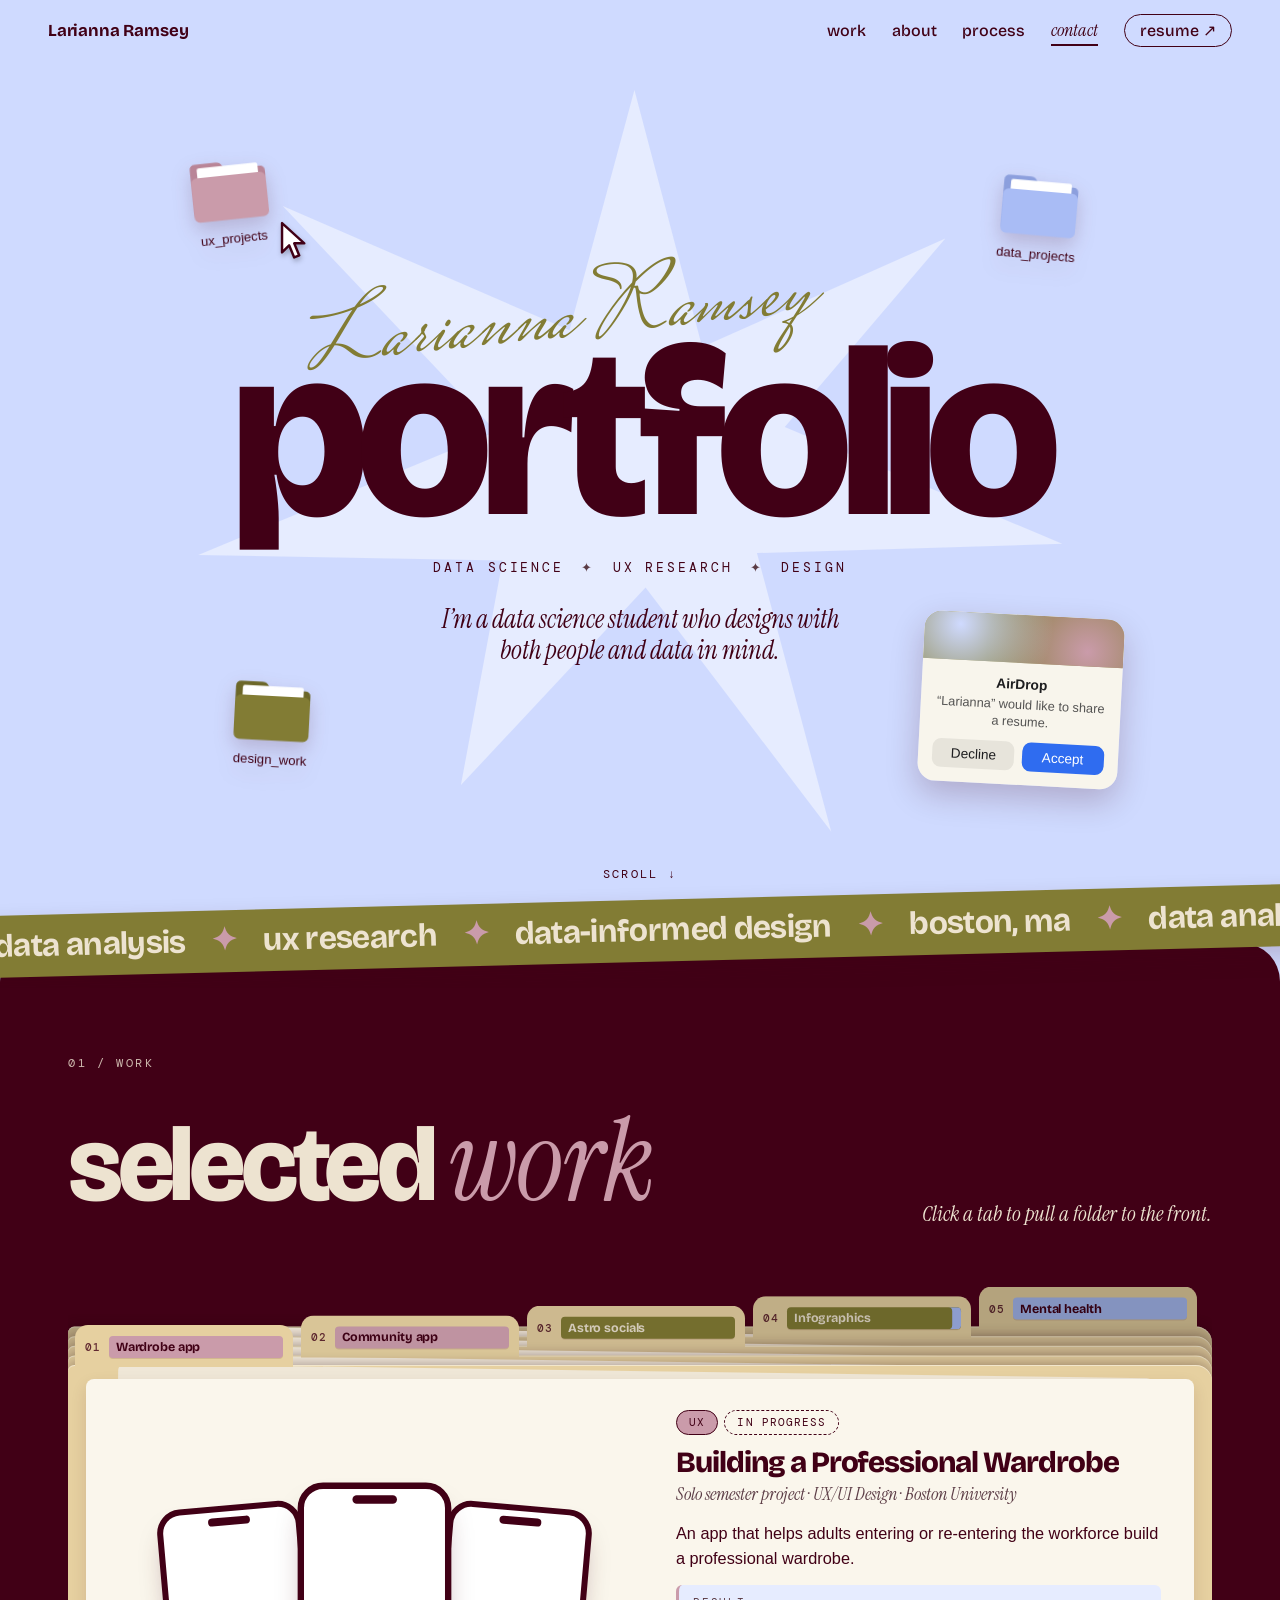
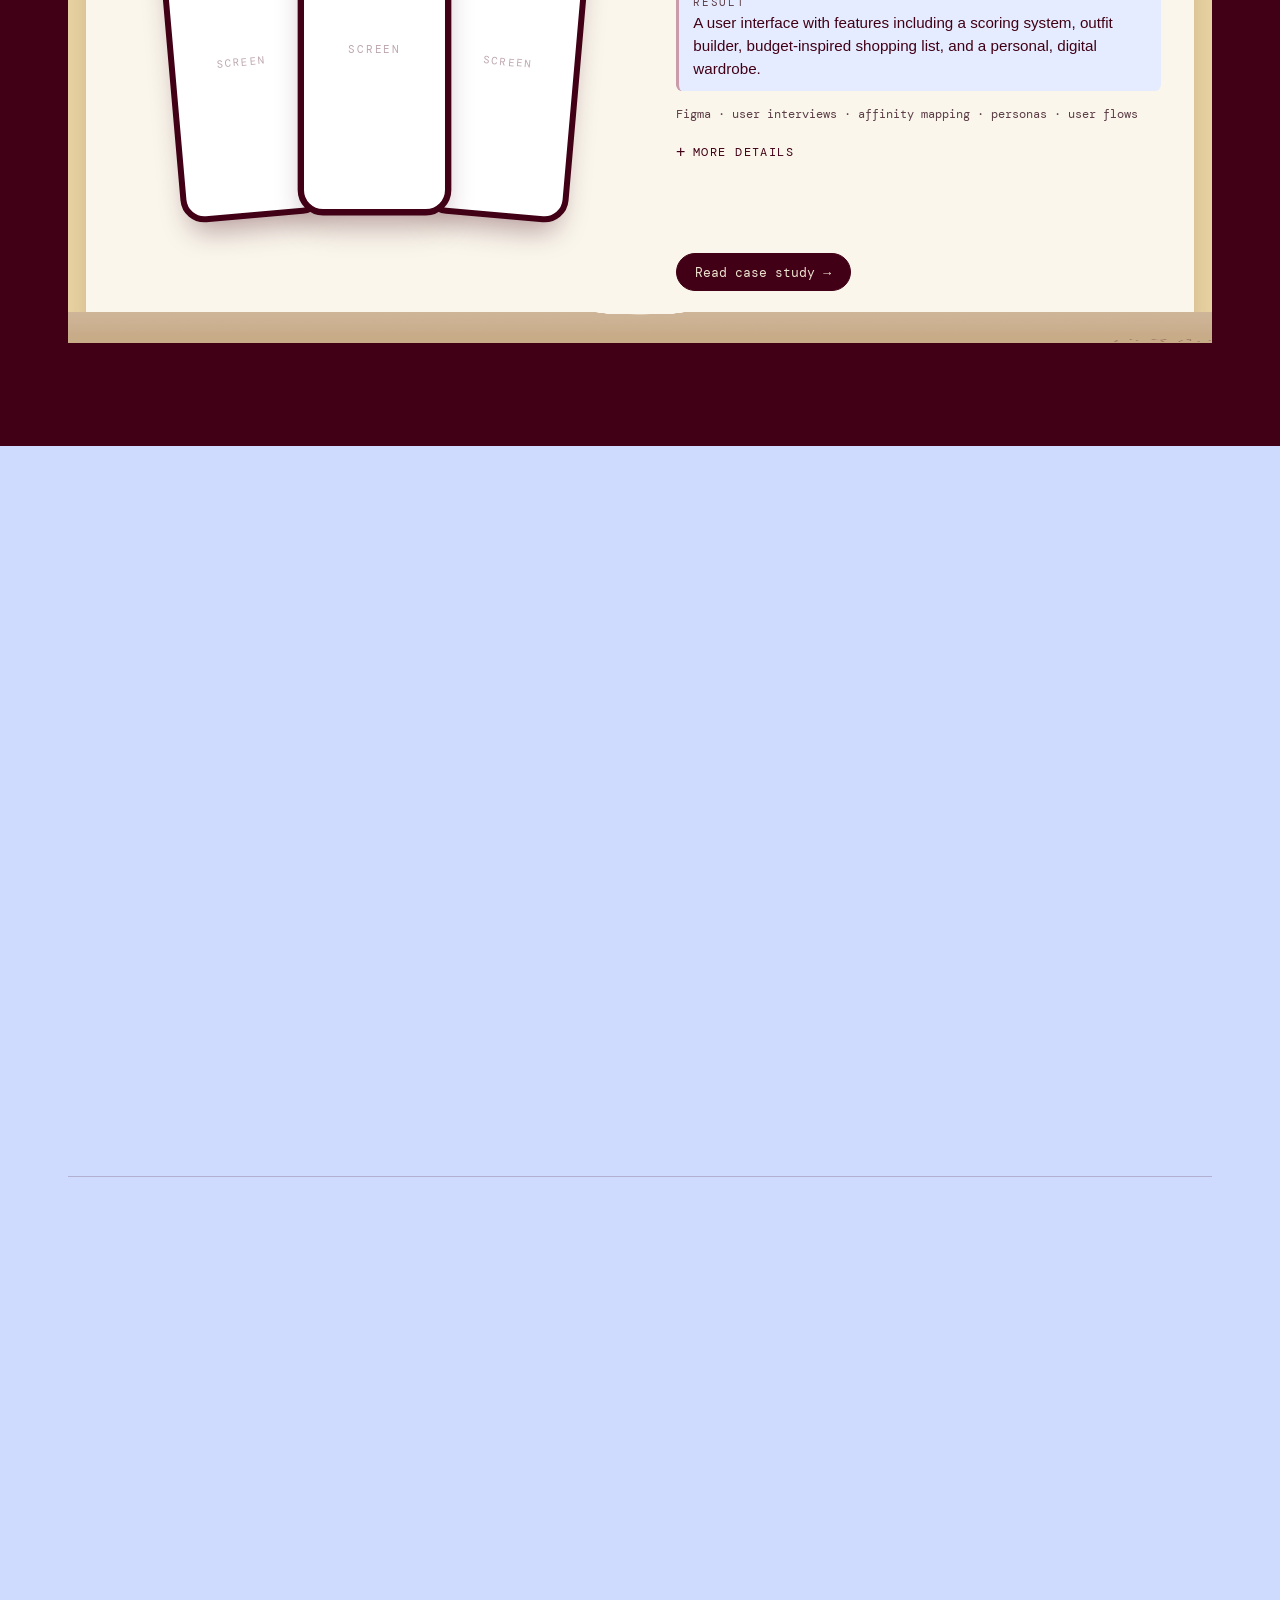
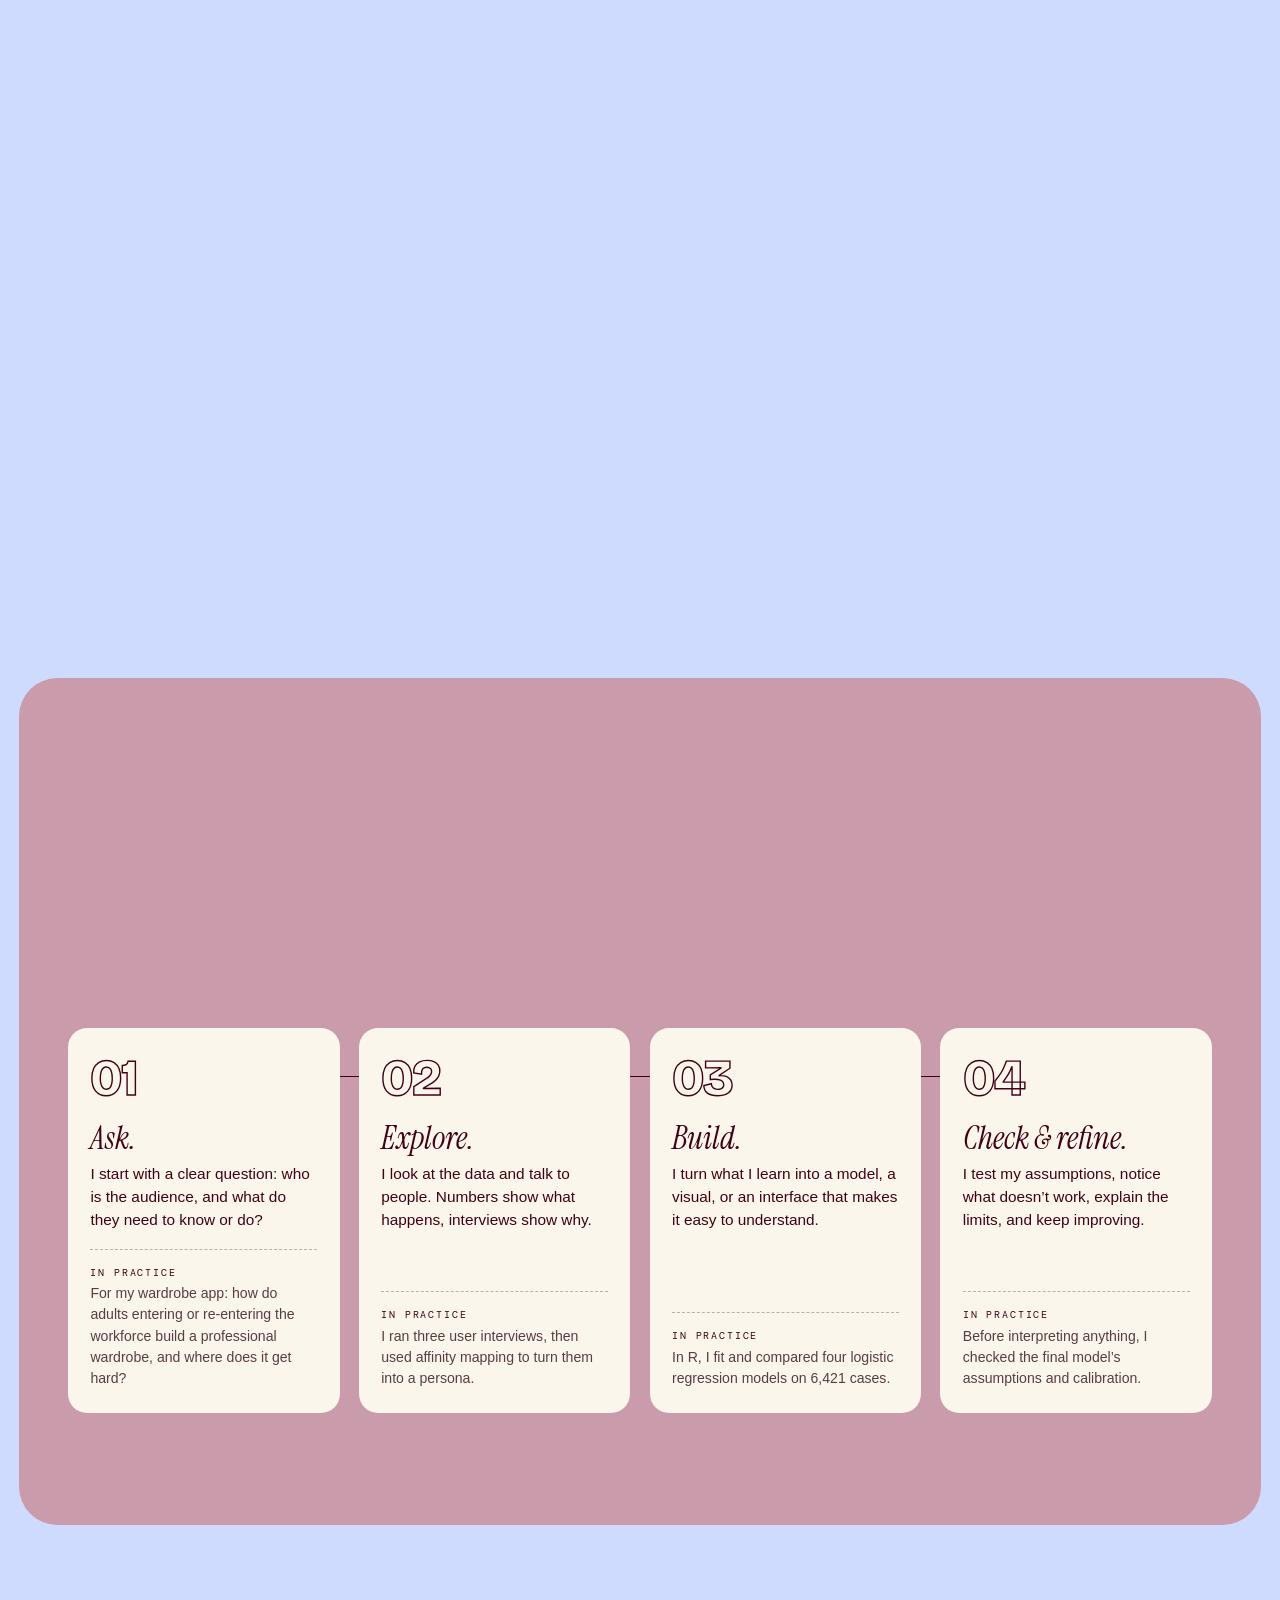
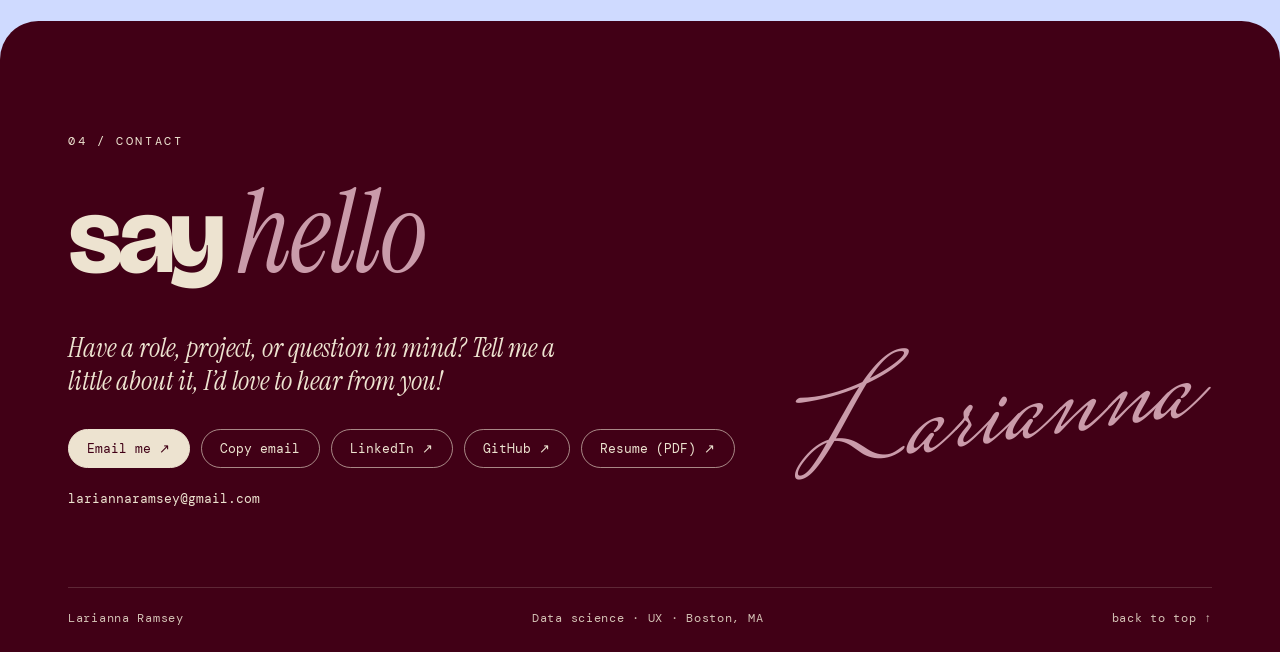
==== commit 94fbfab8: "Build Campfire personas, user flow and branding in HTML Only the app screens are images from Figma n" ====
--- a/index.html
+++ b/index.html
@@ -15,7 +15,7 @@
   <link rel="preconnect" href="https://fonts.gstatic.com" crossorigin>
   <link href="https://fonts.googleapis.com/css2?family=Bricolage+Grotesque:opsz,wght@12..96,400..800&family=DM+Mono:wght@400;500&family=Instrument+Serif:ital@0;1&family=Mrs+Saint+Delafield&display=swap" rel="stylesheet">
 
-  <link rel="stylesheet" href="desk.css?v=16">
+  <link rel="stylesheet" href="desk.css?v=17">
   <script>document.documentElement.classList.add('js');</script>
 </head>
 
--- a/desk.css
+++ b/desk.css
@@ -572,14 +572,88 @@
 .shot.is-missing img { display: none; }
 .shot.is-missing .ph { display: flex; align-items: center; justify-content: center; min-height: 13rem; padding: 1rem; text-align: center; border: 1.5px dashed rgba(65, 0, 22, .3); border-radius: .5rem; background: rgba(250, 246, 236, .5); font: 400 .78rem var(--f-mono); color: var(--cabernet); }
 .shot figcaption { margin-top: .8rem; font: 400 .74rem var(--f-mono); letter-spacing: .06em; color: var(--cabernet); }
-/* two pictures side by side */
-.shot-grid { display: grid; grid-template-columns: repeat(2, minmax(0, 1fr)); align-items: start; gap: 1.4rem; margin: 1.6rem 0 1.2rem; }
-.shot-grid .shot { margin: 0; }
 /* a row of phone screens inside a section, upright and the same size */
 .case-phones { margin: 1.8rem 0 1.2rem; }
 .case-phones .phones { justify-content: flex-start; align-items: flex-start; flex-wrap: wrap; gap: clamp(.7rem, 2.5vw, 1.4rem); }
 .case-phones .phones .phone { height: auto; width: clamp(6.4rem, 21vw, 10.5rem); rotate: none; translate: none; scale: none; }
-.case-phones figcaption { margin-top: 1rem; font: 400 .74rem var(--f-mono); letter-spacing: .06em; color: var(--cabernet); }
+.case-phones figcaption, .flow figcaption { margin-top: 1rem; font: 400 .74rem var(--f-mono); letter-spacing: .06em; color: var(--cabernet); }
+
+/* small label above a group inside a section, e.g. "Color" */
+.case-sec-body > .case-sub { margin: 2.2rem 0 .9rem; font: 400 .7rem var(--f-mono); letter-spacing: .16em; text-transform: uppercase; color: var(--cabernet); }
+.case-sec-body > .case-sub--minor { margin-top: 1.6rem; }
+
+/* ---------- personas, built as cards ---------- */
+.personas { display: grid; gap: 1rem; margin: 1.6rem 0 1.4rem; }
+.persona { container-type: inline-size; padding: 1.3rem 1.4rem 1.1rem; background: var(--paper); border-radius: 1rem; box-shadow: 0 .9rem 1.6rem -1.1rem rgba(65, 0, 22, .4); }
+.persona.is-mine { box-shadow: inset 0 0 0 2px var(--mauve), 0 .9rem 1.6rem -1.1rem rgba(65, 0, 22, .4); }
+.persona-head { display: flex; flex-wrap: wrap; align-items: center; gap: .6rem .9rem; margin-bottom: 1.1rem; }
+.persona-head .tag { margin-left: auto; }
+.persona-av { flex: none; display: grid; place-items: center; width: 2.9rem; height: 2.9rem; border-radius: 50%; background: var(--champagne); font: 800 1.15rem var(--f-display); }
+.is-mine .persona-av { background: var(--mauve); }
+.persona-name { margin: 0; font: italic 400 2rem/1 var(--f-serif); }
+.persona-meta { margin: .3rem 0 0; font: 400 .68rem var(--f-mono); letter-spacing: .1em; text-transform: uppercase; color: var(--cabernet); }
+.persona-cols { display: grid; gap: .9rem 1.8rem; }
+@container (min-width: 32rem) { .persona-cols { grid-template-columns: minmax(0, 1.4fr) minmax(0, 1fr); } }
+.persona h4 { margin: 0 0 .5rem; font: 400 .64rem var(--f-mono); letter-spacing: .16em; text-transform: uppercase; color: var(--cabernet); }
+.persona ul { margin: 0; padding: 0; list-style: none; }
+.persona li { position: relative; padding: 0 0 .45rem 1rem; font-size: .9rem; line-height: 1.4; }
+.persona li::before { content: ""; position: absolute; left: .1rem; top: .5em; width: .4rem; height: .4rem; border-radius: 50%; background: var(--mauve); }
+
+/* ---------- user flow, drawn with lines ----------
+   Wide: a tree that splits into four columns. Narrow: the same tree, top to bottom. */
+.flow { --line: rgba(65, 0, 22, .4); --gap: .7rem; --drop: 1.4rem; container-type: inline-size; margin: 1.8rem 0 1.2rem; }
+.flow ol, .flow ul { list-style: none; margin: 0; padding: 0; }
+.flow-trunk { display: flex; flex-direction: column; align-items: center; }
+.flow-node { position: relative; padding: .55rem 1.2rem; border-radius: 99em; background: var(--wine); color: var(--champagne); font: 400 .72rem var(--f-mono); letter-spacing: .1em; text-transform: uppercase; }
+.flow-node + .flow-node { margin-top: var(--drop); }
+.flow-node + .flow-node::before, .flow-branches::before, .flow-branch::before { content: ""; position: absolute; border-left: 1.5px solid var(--line); }
+.flow-node + .flow-node::before { left: 50%; bottom: 100%; height: var(--drop); }
+.flow .flow-branches { position: relative; display: grid; grid-template-columns: repeat(4, minmax(0, 1fr)); gap: var(--gap); padding-top: calc(var(--drop) * 2); }
+.flow-branches::before { left: 50%; top: 0; height: var(--drop); }
+/* the bar joining the four columns runs from the middle of the first to the middle of the last */
+.flow-branches::after { content: ""; position: absolute; top: var(--drop); left: calc((100% - 3 * var(--gap)) / 8); right: calc((100% - 3 * var(--gap)) / 8); border-top: 1.5px solid var(--line); }
+.flow-branch { position: relative; padding: .85rem .85rem .5rem; background: var(--paper); border-radius: .9rem; }
+.flow-branch::before { left: 50%; bottom: 100%; height: var(--drop); }
+.flow-branch.is-mine { background: var(--mauve); }
+.flow-sec { margin: 0 0 .55rem; font: 700 1.05rem/1.1 var(--f-display); }
+.flow-sec span { display: block; margin-top: .3rem; font: 400 .6rem var(--f-mono); letter-spacing: .12em; text-transform: uppercase; color: var(--cabernet); }
+.is-mine .flow-sec span { color: var(--wine); }
+.flow-pages li { padding: .5rem 0; border-top: 1px dashed rgba(65, 0, 22, .28); font-size: .84rem; line-height: 1.3; }
+.flow-pages small { display: block; margin-top: .3rem; font: italic 400 .95rem/1.15 var(--f-serif); color: var(--cabernet); }
+@container (max-width: 34rem) {
+  .flow-trunk { align-items: flex-start; }
+  .flow-node + .flow-node::before { left: 1.2rem; }
+  .flow .flow-branches { grid-template-columns: 1fr; padding: var(--gap) 0 0 2.4rem; }
+  .flow-branches::before, .flow-branches::after { display: none; }
+  .flow-branch::before { left: -1.2rem; top: calc(-1 * var(--gap)); bottom: 0; height: auto; }
+  .flow-branch:last-child::before { bottom: auto; height: calc(var(--gap) + 1.45rem); }
+  .flow-branch::after { content: ""; position: absolute; left: -1.2rem; top: 1.45rem; width: 1.2rem; border-top: 1.5px solid var(--line); }
+}
+
+/* ---------- branding: color chips and type samples ---------- */
+.palette { display: grid; grid-template-columns: repeat(5, minmax(0, 1fr)); gap: .6rem; margin: 0; padding: 0; list-style: none; }
+.palette li { overflow: hidden; background: var(--paper); border-radius: .7rem; box-shadow: 0 .7rem 1.2rem -.9rem rgba(65, 0, 22, .45); }
+.palette .swatch { display: block; aspect-ratio: 5 / 4; background: var(--c); box-shadow: inset 0 -1px 0 rgba(65, 0, 22, .1); }
+.palette b { display: block; padding: .55rem .65rem 0; font-size: .82rem; font-weight: 600; }
+.palette code { display: block; padding: .1rem .65rem .6rem; font: 400 .66rem var(--f-mono); letter-spacing: .06em; color: var(--cabernet); }
+.palette--accents { margin-top: .6rem; }
+.palette--accents .swatch { aspect-ratio: 5 / 2; }
+
+.type-pair { display: grid; grid-template-columns: repeat(2, minmax(0, 1fr)); gap: .7rem; }
+.type-card { display: flex; flex-direction: column; gap: .8rem; min-height: 11.5rem; padding: 1.1rem 1.2rem 1rem; background: var(--paper); border-radius: 1rem; }
+.type-card--mark { background: #DB5618; color: #fff; }
+.type-mark { flex: 1; display: grid; place-items: center; font: 400 clamp(2.8rem, 5.5vw, 3.8rem)/1 "Gochi Hand", cursive; text-shadow: 0 4px 2px rgba(0, 0, 0, .25); }
+.type-aa { font: 600 3.4rem/1 "Google Sans Flex", var(--f-body); color: #DB5618; }
+.type-ui { flex: 1; margin: 0; font: 400 1rem/1.4 "Google Sans Flex", var(--f-body); }
+.type-ui b { font-weight: 600; }
+.type-label { margin: 0; font: 400 .64rem var(--f-mono); letter-spacing: .14em; text-transform: uppercase; color: var(--cabernet); }
+.type-card--mark .type-label { color: rgba(255, 255, 255, .88); }
+
+.type-tried { display: grid; grid-template-columns: repeat(auto-fill, minmax(8.2rem, 1fr)); gap: .5rem; margin: 0; padding: 0; list-style: none; }
+.type-tried li { display: flex; flex-direction: column; align-items: center; justify-content: flex-end; gap: .45rem; min-height: 5.4rem; padding: .8rem .5rem .6rem; overflow: hidden; background: var(--paper); border-radius: .7rem; font: 400 var(--fs, 1.5rem)/1.15 var(--ff), var(--f-body); white-space: nowrap; }
+.type-tried span { font: 400 .58rem var(--f-mono); letter-spacing: .1em; text-transform: uppercase; color: var(--cabernet); }
+.type-tried .is-pick { background: #DB5618; color: #fff; }
+.type-tried .is-pick span { color: rgba(255, 255, 255, .88); }
 
 .case-end { margin-top: 3rem; padding-top: 5rem; }
 .case-end .sec-title { font-size: clamp(2.6rem, 6vw, 4.6rem); }
@@ -593,5 +667,6 @@
   .case-screens .phones { justify-content: flex-start; overflow-x: auto; padding-left: var(--pad); padding-right: var(--pad); }
 }
 @media (max-width: 520px) {
-  .shot-grid { grid-template-columns: 1fr; }
-}
+  .palette { grid-template-columns: repeat(3, minmax(0, 1fr)); }
+  .type-pair { grid-template-columns: 1fr; }
+}
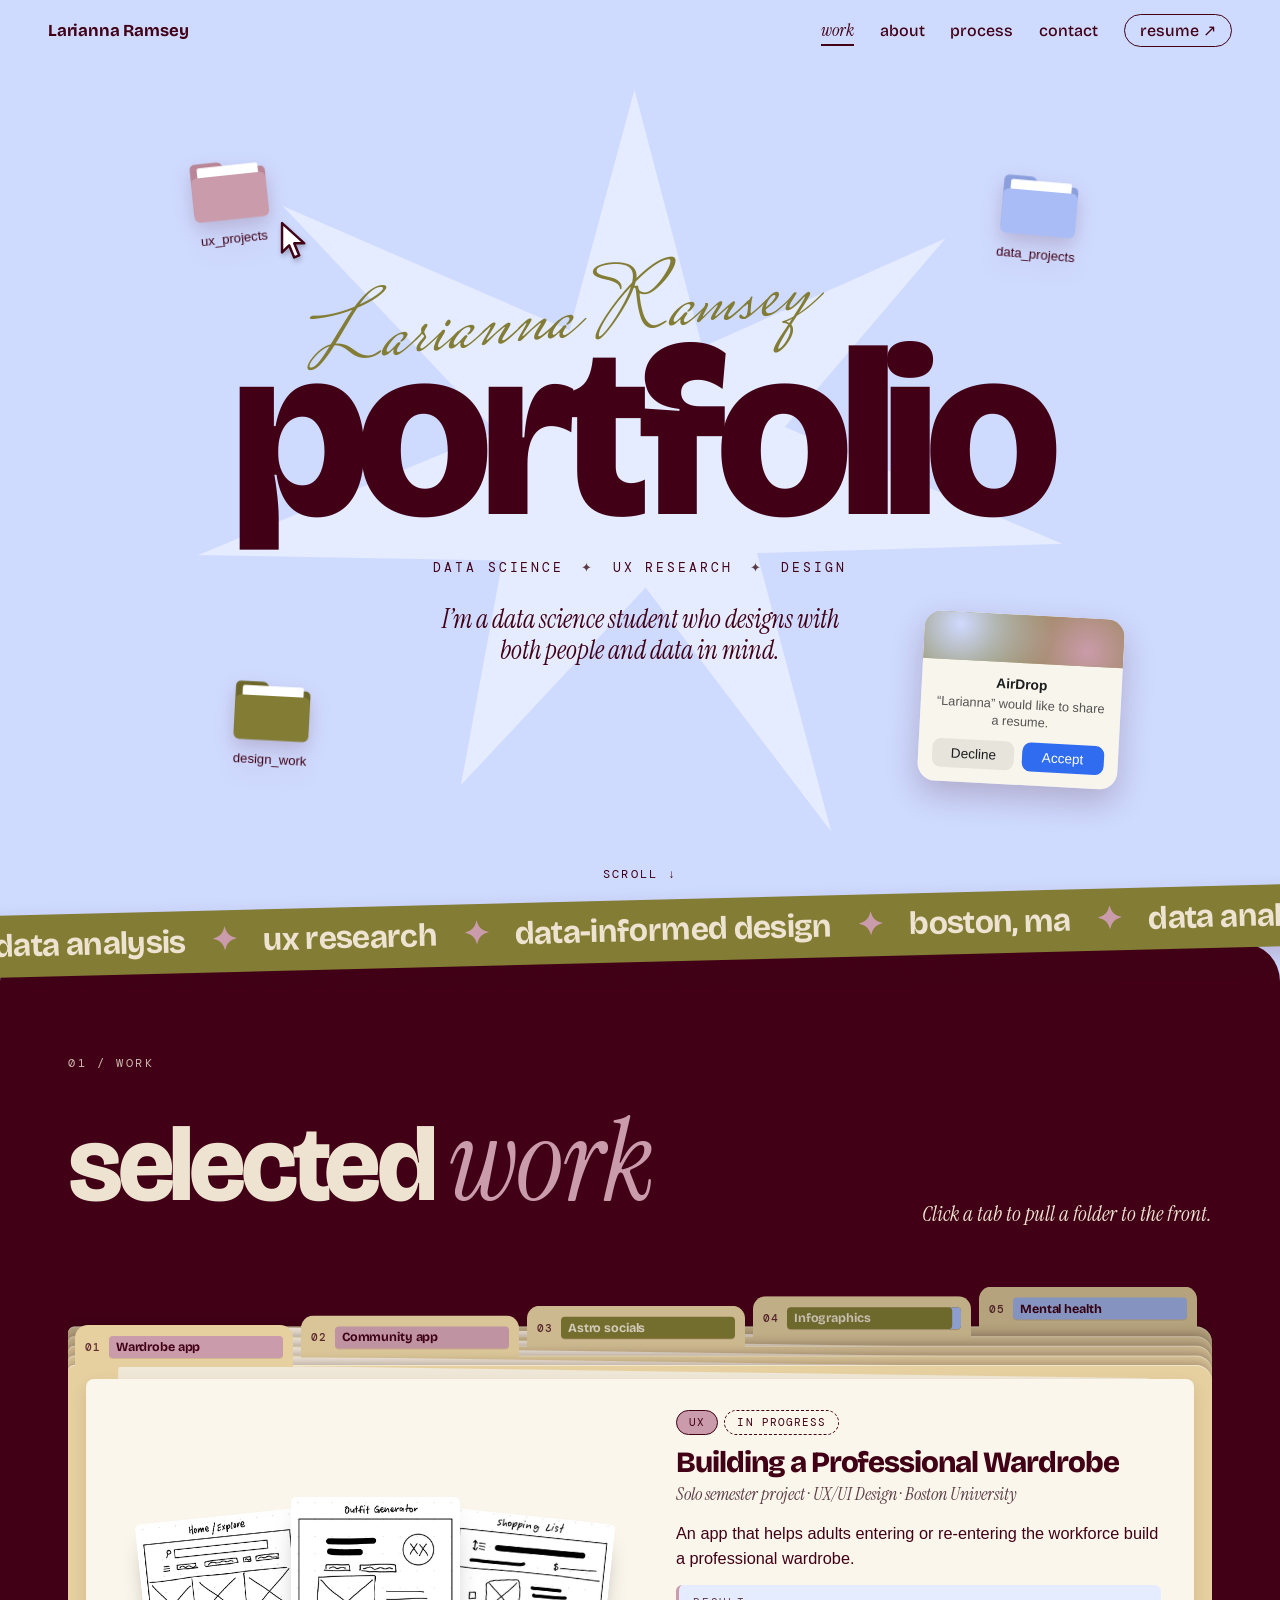
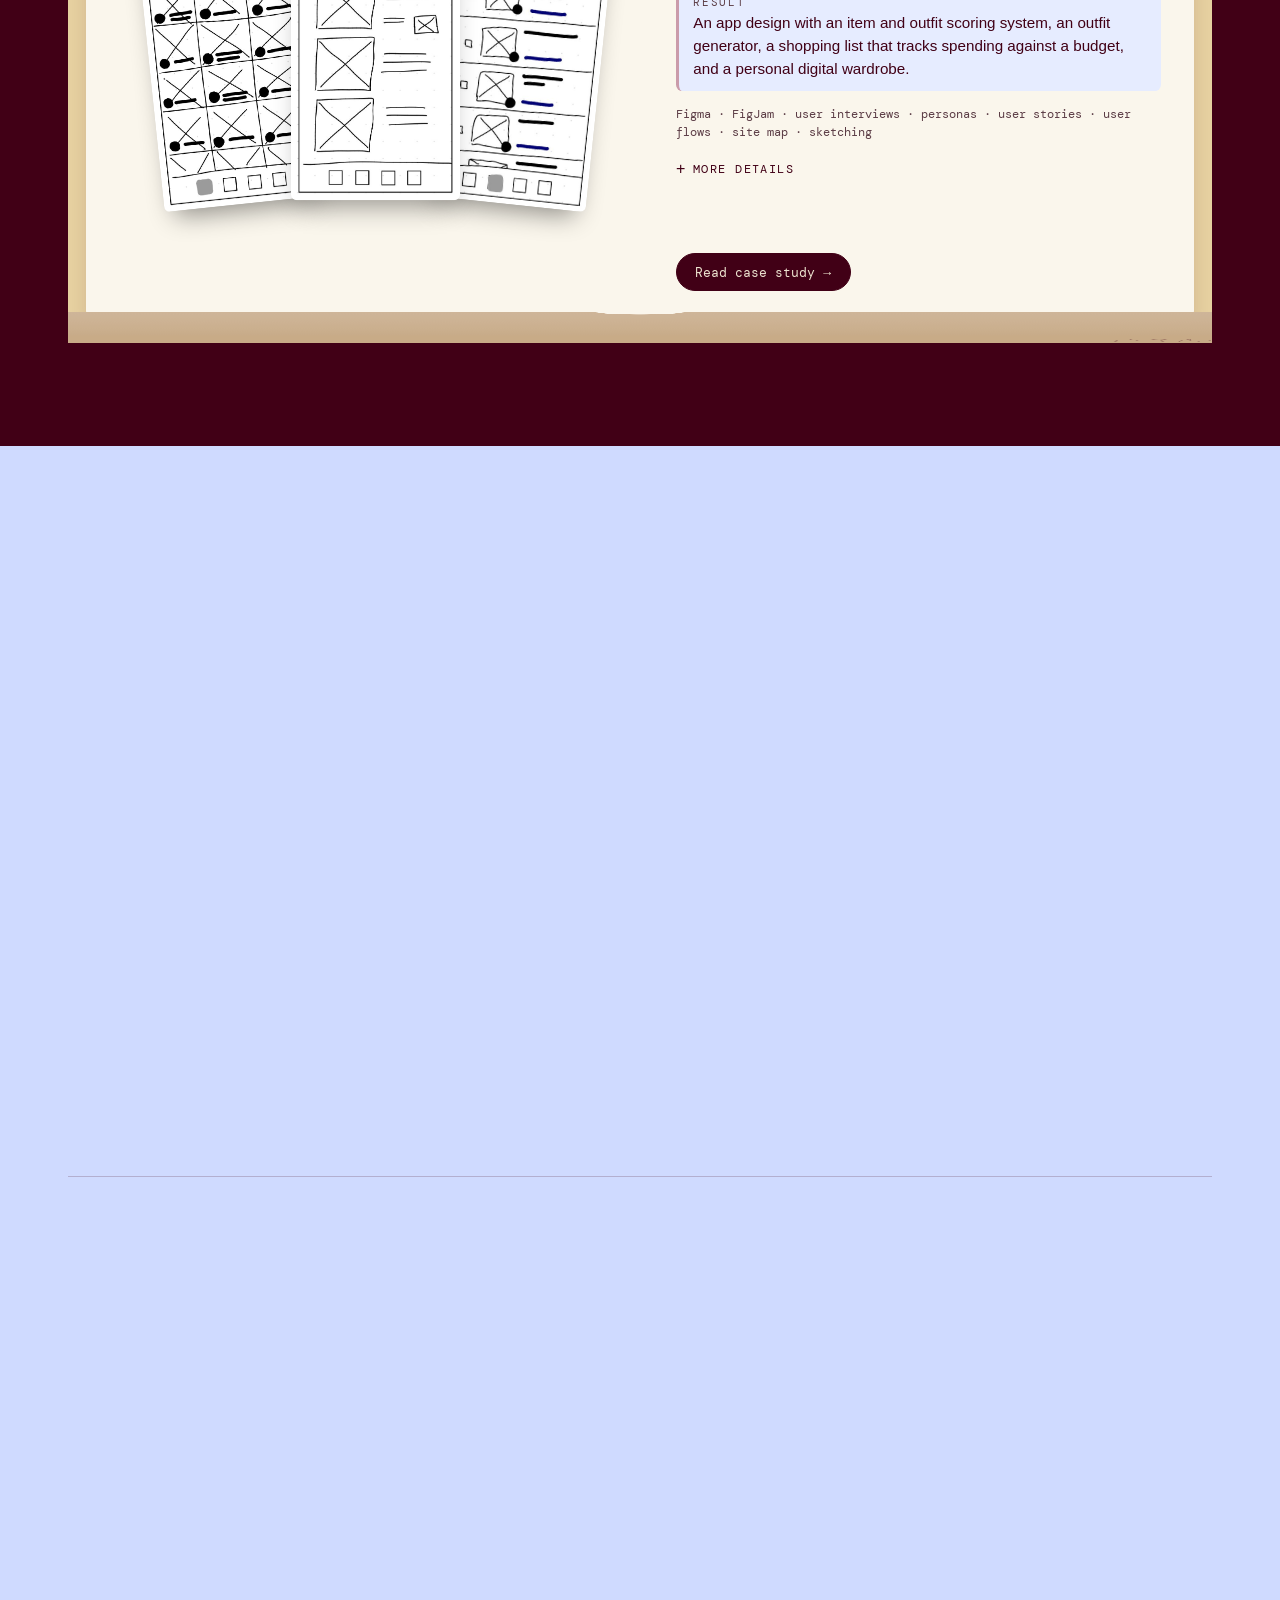
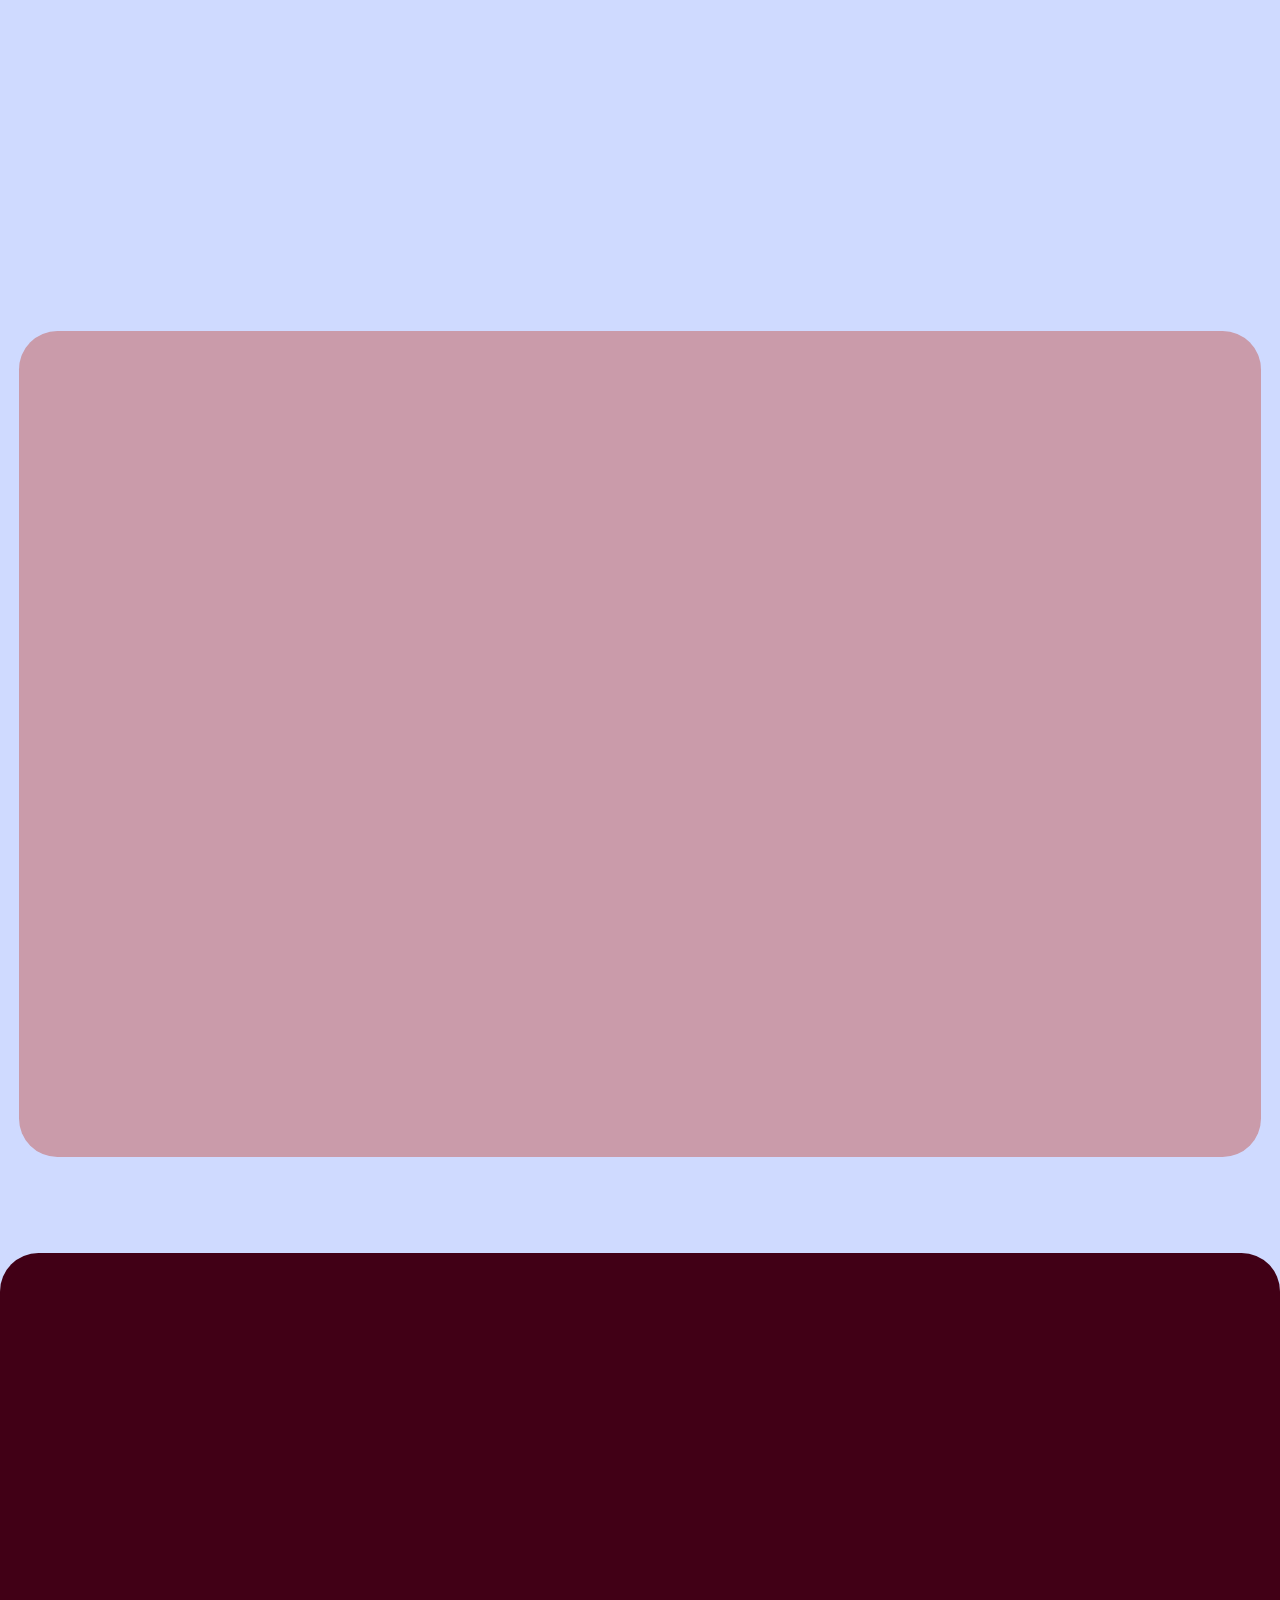
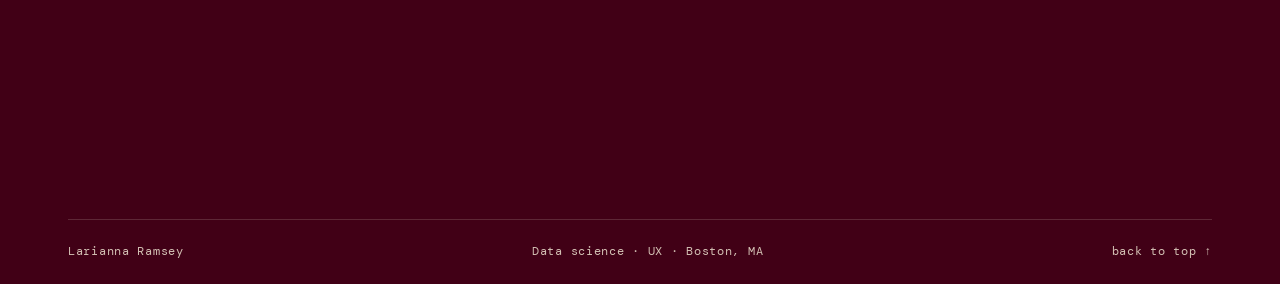
==== commit c61d5fe1: "Focus Campfire on my profile pages; sketches in the wardrobe folder Campfire case study: the top ban" ====
--- a/index.html
+++ b/index.html
@@ -15,7 +15,7 @@
   <link rel="preconnect" href="https://fonts.gstatic.com" crossorigin>
   <link href="https://fonts.googleapis.com/css2?family=Bricolage+Grotesque:opsz,wght@12..96,400..800&family=DM+Mono:wght@400;500&family=Instrument+Serif:ital@0;1&family=Mrs+Saint+Delafield&display=swap" rel="stylesheet">
 
-  <link rel="stylesheet" href="desk.css?v=17">
+  <link rel="stylesheet" href="desk.css?v=19">
   <script>document.documentElement.classList.add('js');</script>
 </head>
 
@@ -119,12 +119,12 @@
           <div class="f-paper" id="p1">
             <div class="sheet">
               <div class="media">
-                <div class="phones">
-                  <!-- Blank phone screens. To add one, replace a <span ...></span> with
-                       <img src="images/wardrobe-screen-1.png" alt="describe the screen"> -->
-                  <div class="phone"><span class="phone-ph">screen</span></div>
-                  <div class="phone"><span class="phone-ph">screen</span></div>
-                  <div class="phone"><span class="phone-ph">screen</span></div>
+                <!-- Hand-drawn wireframes from the case study. When the high-fidelity screens
+                     are ready, these can switch to phones like the Community app folder. -->
+                <div class="sketches sketches--fan">
+                  <figure class="sketch"><img src="images/wardrobe-sketch-explore.jpg" alt="Wardrobe app sketch of the home and explore screen: a search bar, filter chips and a grid of clothing"></figure>
+                  <figure class="sketch"><img src="images/wardrobe-sketch-outfit.jpg" alt="Wardrobe app sketch of the outfit generator: an outfit score, formality tags and three pieces with alternatives"></figure>
+                  <figure class="sketch"><img src="images/wardrobe-sketch-shopping.jpg" alt="Wardrobe app sketch of the shopping list: a budget at the top and a checklist of items with links"></figure>
                 </div>
               </div>
               <div class="info">
@@ -132,15 +132,15 @@
                 <h3>Building a Professional Wardrobe</h3>
                 <p class="context">Solo semester project &middot; UX/UI Design &middot; Boston University</p>
                 <p class="blurb">An app that helps adults entering or re-entering the workforce build a professional wardrobe.</p>
-                <p class="result"><strong>Result</strong>A user interface with features including a scoring system, outfit builder, budget-inspired shopping list, and a personal, digital wardrobe.</p>
-                <p class="tools">Figma &middot; user interviews &middot; affinity mapping &middot; personas &middot; user flows</p>
+                <p class="result"><strong>Result</strong>An app design with an item and outfit scoring system, an outfit generator, a shopping list that tracks spending against a budget, and a personal digital wardrobe.</p>
+                <p class="tools">Figma &middot; FigJam &middot; user interviews &middot; personas &middot; user stories &middot; user flows &middot; site map &middot; sketching</p>
                 <details class="more">
                   <summary>More details</summary>
                   <dl class="facts">
                     <dt>Question</dt>
-                    <dd>How do adults entering or re-entering the workforce build a professional wardrobe, and where does that process become difficult?</dd>
+                    <dd>How do adults entering (or re-entering) the workforce manage the process of acquiring a professional wardrobe?</dd>
                     <dt>What I did</dt>
-                    <dd>I ran three user interviews, synthesized the findings, created a persona, and mapped opportunities, user stories and user flows in Figma. Currently using low-fidelity sketches to create a high-fidelity prototype.</dd>
+                    <dd>I ran three user interviews, synthesized the findings, created a persona, and mapped user stories, user flows and a site map in Figma and FigJam. Then I sketched the main screens, which I&rsquo;m now turning into a high-fidelity prototype.</dd>
                   </dl>
                 </details>
                 <p class="links"><a class="pbtn pbtn--solid" href="wardrobe-case-study.html">Read case study &rarr;</a></p>
@@ -158,9 +158,9 @@
             <div class="sheet">
               <div class="media">
                 <div class="phones">
-                  <!-- Campfire screens from the team's Figma file; the middle one is a profile screen I designed -->
-                  <div class="phone"><img src="images/campfire-explore.jpg" alt="Campfire explore screen: swiping through clubs, showing BU FORGE with its logo, description and e-board"></div>
-                  <div class="phone"><img src="images/campfire-profile.jpg" alt="Campfire profile screen: a student&rsquo;s photo, contact details, major, graduation year and clubs with roles"></div>
+                  <!-- The three Campfire profile pages I designed and prototyped -->
+                  <div class="phone"><img src="images/campfire-profile-student.jpg" alt="Campfire profile for another student: her photo, message and calendar buttons, major, graduation year and clubs with roles"></div>
+                  <div class="phone"><img src="images/campfire-profile.jpg" alt="Campfire profile for the signed-in student: photo, contact details, major, graduation year and clubs with roles"></div>
                   <div class="phone"><img src="images/campfire-profile-club.jpg" alt="Campfire club profile: a short description, the weekly meeting time and room, and the e-board"></div>
                 </div>
               </div>
@@ -168,18 +168,18 @@
                 <ul class="tags"><li class="tag tag--ux">UX</li></ul>
                 <h3>Helping Students Find Community</h3>
                 <p class="context">Group monthly challenge &middot; FORGE &middot; Boston University</p>
-                <p class="blurb">Campfire, an app that helps students find clubs and communities that match their interests on a large, diverse campus.</p>
-                <p class="result"><strong>Result</strong>An app that allows students to swipe through campus organizations, add events to a calendar, view student and club profiles, and chat with each other.</p>
-                <p class="tools">Figma &middot; personas &middot; user flows &middot; low fidelity &middot; high fidelity &middot; prototyping</p>
+                <p class="blurb">The profile pages for Campfire, a group-designed app that helps students find clubs and communities on a large, diverse campus.</p>
+                <p class="result"><strong>Result</strong>Three linked, high-fidelity profile pages in our Figma prototype: a student&rsquo;s own profile, other students&rsquo; profiles, and club profiles.</p>
+                <p class="tools">Figma &middot; personas &middot; user flows &middot; branding &middot; high fidelity &middot; prototyping</p>
                 <details class="more">
                   <summary>More details</summary>
                   <dl class="facts">
                     <dt>Question</dt>
                     <dd>How do students find clubs and communities that match their specific interests, especially on a large, diverse campus?</dd>
-                    <dt>What we did</dt>
-                    <dd>We created user personas and a user flow, presented our low fidelity wireframes, and constructed a high fidelity prototype in Figma.</dd>
                     <dt>My role</dt>
-                    <dd>I designed and prototyped the profile screens: the user&rsquo;s own profile, other students&rsquo; profiles, and club profiles. I also helped with overall design and branding, including color palette and typeface choices, and gave feedback on everything we made as a group.</dd>
+                    <dd>I wrote a persona, designed and prototyped the profile pages, and helped choose the color palette and typefaces. I also gave feedback on my teammates&rsquo; sections.</dd>
+                    <dt>Team</dt>
+                    <dd>Four of us, each designing one section of the app.</dd>
                   </dl>
                 </details>
                 <p class="links"><a class="pbtn pbtn--solid" href="campfire-case-study.html">Read case study &rarr;</a></p>
@@ -446,40 +446,35 @@
         </div>
         <div class="fg reveal">
           <h3>experience</h3>
-          <!-- Each entry: where, what the work shows (headline), a sentence in my words,
-               the skills it uses, and (optional) a link that opens that project's folder. -->
+          <!-- Each entry: where, a headline, one short line, and (optional) a link that opens
+               that project's folder. Details live in the resume. -->
           <ul class="timeline xp">
             <li>
               <span class="xp-where">Mom&rsquo;s Hierarchy of Needs &middot; FORGE Design Studios</span>
               <b class="xp-head">Designing for a real client</b>
-              <span class="xp-text">I worked inside an established brand, took infographics and social content through rounds of client feedback, and walked the founder and 20+ fellow students through how the designs evolved.</span>
-              <span class="xp-skills">client feedback &middot; brand systems &middot; presenting</span>
+              <span class="xp-text">Infographics and social content, refined through client feedback.</span>
               <a class="xp-link" href="#work" data-open="mhon">see the infographics &rarr;</a>
             </li>
             <li>
               <span class="xp-where">BU Astronomical Society</span>
               <b class="xp-head">Design that brings people in</b>
-              <span class="xp-text">As social media coordinator, I built the templates behind our weekly posts, which averaged 3,000+ views and helped bring in 40+ new members. Now, as treasurer, I keep our $2,000+ budget organized and on track.</span>
-              <span class="xp-skills">visual identity &middot; outreach &middot; budgeting</span>
+              <span class="xp-text">Social media coordinator, now treasurer. Post templates that helped bring in 40+ members.</span>
               <a class="xp-link" href="#work" data-open="astro">see the posts &rarr;</a>
             </li>
             <li>
               <span class="xp-where">NASA SHIELD DRIVE Science Center, BU</span>
               <b class="xp-head">Finding the shape of a research community</b>
-              <span class="xp-text">I ran a bibliometric network analysis on 70+ heliophysics publications to see who contributes to the center&rsquo;s research and how often it publishes, turning a long list of papers into a picture of how the center works.</span>
-              <span class="xp-skills">network analysis &middot; research data</span>
+              <span class="xp-text">A network analysis of 70+ heliophysics publications.</span>
             </li>
             <li>
               <span class="xp-where">Muirhead Research Group, BU</span>
               <b class="xp-head">Making complex equipment approachable</b>
-              <span class="xp-text">I wrote a 50+ page manual for BU&rsquo;s Perkins Telescope in Flagstaff, AZ, then Python scripts that automate telescope operations and data collection through a remote interface.</span>
-              <span class="xp-skills">technical writing &middot; Python &middot; automation</span>
+              <span class="xp-text">A 50+ page telescope manual and Python scripts that automate observing.</span>
             </li>
             <li>
               <span class="xp-where">BU Residence Services</span>
               <b class="xp-head">Keeping a big system accurate and human</b>
-              <span class="xp-text">I manage a key inventory database for 34,000+ students and staff and am the first point of contact for 50+ calls a week, so I see firsthand how clean data and clear communication make things easier for people.</span>
-              <span class="xp-skills">data management &middot; user support</span>
+              <span class="xp-text">A key inventory database for 34,000+ students and staff, plus front-line support.</span>
             </li>
           </ul>
           <a class="xp-resume" href="resume.pdf" target="_blank" rel="noopener">dates &amp; full details in my resume &#8599;</a>
@@ -496,7 +491,7 @@
           </ul>
           <p class="pill-label">design &amp; research</p>
           <ul class="pills">
-            <li>Figma</li><li>Canva</li><li>user interviews</li><li>affinity mapping</li><li>prototyping</li>
+            <li>Figma</li><li>FigJam</li><li>Canva</li><li>user interviews</li><li>personas</li><li>user flows</li><li>prototyping</li>
           </ul>
         </div>
       </div>
@@ -519,13 +514,13 @@
           <span class="st-num">01</span>
           <h3>Ask.</h3>
           <p>I start with a clear question: who is the audience, and what do they need to know or do?</p>
-          <p class="st-ex"><span>in practice</span>For my wardrobe app: how do adults entering or re-entering the workforce build a professional wardrobe, and where does it get hard?</p>
+          <p class="st-ex"><span>in practice</span>For my wardrobe app: how do adults entering (or re-entering) the workforce manage the process of acquiring a professional wardrobe?</p>
         </li>
         <li class="step">
           <span class="st-num">02</span>
           <h3>Explore.</h3>
           <p>I look at the data and talk to people. Numbers show what happens, interviews show why.</p>
-          <p class="st-ex"><span>in practice</span>I ran three user interviews, then used affinity mapping to turn them into a persona.</p>
+          <p class="st-ex"><span>in practice</span>I ran three user interviews, then synthesized them into patterns and a persona.</p>
         </li>
         <li class="step">
           <span class="st-num">03</span>
@@ -581,6 +576,6 @@
   <p class="lightbox-caption"></p>
 </dialog>
 
-<script src="desk.js?v=12"></script>
+<script src="desk.js?v=13"></script>
 </body>
 </html>
--- a/desk.css
+++ b/desk.css
@@ -292,6 +292,14 @@
 .phones .phone:nth-child(1) { rotate: -5deg; translate: 8% 4%; }
 .phones .phone:nth-child(2) { z-index: 1; scale: 1.06; }
 .phones .phone:nth-child(3) { rotate: 5deg; translate: -8% 4%; }
+
+/* hand-drawn sketches fanned out in a folder, like the phones (sketch styles are with the case studies) */
+.media .sketches--fan { position: absolute; inset: 0; display: flex; align-items: center; justify-content: center; container-type: size; }
+.sketches--fan .sketch { flex: none; height: min(84cqh, 30cqw * 1.79); }
+.sketches--fan .sketch img { width: auto; height: 100%; }
+.sketches--fan .sketch:nth-child(1) { rotate: -6deg; translate: 10% 4%; }
+.sketches--fan .sketch:nth-child(2) { z-index: 1; scale: 1.05; }
+.sketches--fan .sketch:nth-child(3) { rotate: 6deg; translate: -10% 4%; }
 
 .quote { position: absolute; inset: 0; margin: 0; padding: clamp(1.4rem, 3vw, 2.4rem); display: flex; flex-direction: column; justify-content: center; background: var(--c-data); border-radius: .5rem; }
 .q-label { font: 400 .72rem var(--f-mono); letter-spacing: .2em; text-transform: uppercase; margin-bottom: .8rem; }
@@ -409,13 +417,11 @@
 .timeline span i { font: 400 .7rem var(--f-mono); font-style: normal; letter-spacing: .04em; color: var(--cabernet); margin-left: .35rem; white-space: nowrap; }
 .timeline .tl-note { font-size: .82rem; color: var(--cabernet); margin: .1rem 0 .35rem; }
 /* experience: portfolio-style entries */
-.xp li { margin-bottom: 1.6rem; }
+.xp li { margin-bottom: 1.2rem; }
 .xp li::before { top: .2rem; }
 .timeline .xp-where { margin: 0 0 .25rem; font: 400 .64rem/1.3 var(--f-mono); letter-spacing: .12em; text-transform: uppercase; color: var(--cabernet); }
 .timeline .xp-head { font: italic 400 1.45rem/1.1 var(--f-serif); letter-spacing: 0; }
 .timeline .xp-text { margin-top: .35rem; font-size: .9rem; line-height: 1.45; }
-.timeline .xp-skills { margin-top: .45rem; font: 400 .68rem var(--f-mono); letter-spacing: .04em; color: var(--cabernet); }
-.timeline .xp-skills::before { content: "\2726  "; color: var(--moss); }
 .xp-link, .xp-resume { display: inline-block; font: 400 .72rem var(--f-mono); letter-spacing: .04em; text-underline-offset: .2em; }
 .xp-link { margin-top: .45rem; }
 .xp-link:hover, .xp-resume:hover { color: var(--cabernet); }
@@ -572,11 +578,18 @@
 .shot.is-missing img { display: none; }
 .shot.is-missing .ph { display: flex; align-items: center; justify-content: center; min-height: 13rem; padding: 1rem; text-align: center; border: 1.5px dashed rgba(65, 0, 22, .3); border-radius: .5rem; background: rgba(250, 246, 236, .5); font: 400 .78rem var(--f-mono); color: var(--cabernet); }
 .shot figcaption { margin-top: .8rem; font: 400 .74rem var(--f-mono); letter-spacing: .06em; color: var(--cabernet); }
-/* a row of phone screens inside a section, upright and the same size */
-.case-phones { margin: 1.8rem 0 1.2rem; }
-.case-phones .phones { justify-content: flex-start; align-items: flex-start; flex-wrap: wrap; gap: clamp(.7rem, 2.5vw, 1.4rem); }
-.case-phones .phones .phone { height: auto; width: clamp(6.4rem, 21vw, 10.5rem); rotate: none; translate: none; scale: none; }
-.case-phones figcaption, .flow figcaption { margin-top: 1rem; font: 400 .74rem var(--f-mono); letter-spacing: .06em; color: var(--cabernet); }
+/* phone screens inside a section, each with notes: three across, or phone beside notes on narrow screens */
+.page-notes { display: grid; grid-template-columns: repeat(3, minmax(0, 1fr)); gap: 2.2rem 1.8rem; }
+.page-note { margin: 0; }
+.page-note .phones { justify-content: flex-start; }
+.page-note .phones .phone { height: auto; width: clamp(9rem, 16vw, 12rem); rotate: none; translate: none; scale: none; }
+.page-note figcaption { margin-top: 1.2rem; }
+.page-note h3 { margin: 0; font: italic 400 1.7rem/1.05 var(--f-serif); }
+.page-note .persona-meta { margin-bottom: .9rem; }
+.page-note ul { margin: 0; padding: 0; list-style: none; }
+.page-note li { position: relative; padding: 0 0 .45rem 1rem; font-size: .9rem; line-height: 1.4; }
+.page-note li::before { content: ""; position: absolute; left: .1rem; top: .5em; width: .4rem; height: .4rem; border-radius: 50%; background: var(--mauve); }
+.flow figcaption { margin-top: 1rem; font: 400 .74rem var(--f-mono); letter-spacing: .06em; color: var(--cabernet); }
 
 /* small label above a group inside a section, e.g. "Color" */
 .case-sec-body > .case-sub { margin: 2.2rem 0 .9rem; font: 400 .7rem var(--f-mono); letter-spacing: .16em; text-transform: uppercase; color: var(--cabernet); }
@@ -587,6 +600,7 @@
 .persona { container-type: inline-size; padding: 1.3rem 1.4rem 1.1rem; background: var(--paper); border-radius: 1rem; box-shadow: 0 .9rem 1.6rem -1.1rem rgba(65, 0, 22, .4); }
 .persona.is-mine { box-shadow: inset 0 0 0 2px var(--mauve), 0 .9rem 1.6rem -1.1rem rgba(65, 0, 22, .4); }
 .persona-head { display: flex; flex-wrap: wrap; align-items: center; gap: .6rem .9rem; margin-bottom: 1.1rem; }
+.persona-head > div { flex: 1 1 12rem; min-width: 0; }
 .persona-head .tag { margin-left: auto; }
 .persona-av { flex: none; display: grid; place-items: center; width: 2.9rem; height: 2.9rem; border-radius: 50%; background: var(--champagne); font: 800 1.15rem var(--f-display); }
 .is-mine .persona-av { background: var(--mauve); }
@@ -608,13 +622,16 @@
 .flow-node + .flow-node { margin-top: var(--drop); }
 .flow-node + .flow-node::before, .flow-branches::before, .flow-branch::before { content: ""; position: absolute; border-left: 1.5px solid var(--line); }
 .flow-node + .flow-node::before { left: 50%; bottom: 100%; height: var(--drop); }
-.flow .flow-branches { position: relative; display: grid; grid-template-columns: repeat(4, minmax(0, 1fr)); gap: var(--gap); padding-top: calc(var(--drop) * 2); }
+.flow .flow-branches { position: relative; display: grid; grid-template-columns: repeat(4, minmax(0, 1fr)); align-items: start; gap: var(--gap); padding-top: calc(var(--drop) * 2); }
 .flow-branches::before { left: 50%; top: 0; height: var(--drop); }
 /* the bar joining the four columns runs from the middle of the first to the middle of the last */
 .flow-branches::after { content: ""; position: absolute; top: var(--drop); left: calc((100% - 3 * var(--gap)) / 8); right: calc((100% - 3 * var(--gap)) / 8); border-top: 1.5px solid var(--line); }
 .flow-branch { position: relative; padding: .85rem .85rem .5rem; background: var(--paper); border-radius: .9rem; }
 .flow-branch::before { left: 50%; bottom: 100%; height: var(--drop); }
 .flow-branch.is-mine { background: var(--mauve); }
+/* teammates' sections: just the name, so my section stands out */
+.flow-branch.is-other { padding-bottom: .85rem; background: transparent; border: 1.5px dashed rgba(65, 0, 22, .3); }
+.flow-branch.is-other .flow-sec { margin: 0; color: var(--cabernet); }
 .flow-sec { margin: 0 0 .55rem; font: 700 1.05rem/1.1 var(--f-display); }
 .flow-sec span { display: block; margin-top: .3rem; font: 400 .6rem var(--f-mono); letter-spacing: .12em; text-transform: uppercase; color: var(--cabernet); }
 .is-mine .flow-sec span { color: var(--wine); }
@@ -655,16 +672,152 @@
 .type-tried .is-pick { background: #DB5618; color: #fff; }
 .type-tried .is-pick span { color: rgba(255, 255, 255, .88); }
 
+/* content that runs the full width of a section, under the heading and text */
+.case-wide { grid-column: 1 / -1; min-width: 0; margin-top: .6rem; }
+
+/* ---------- hand-drawn sketches ---------- */
+.sketch { margin: 0; }
+.sketch img { display: block; width: 100%; height: auto; background: #fff; border-radius: .35rem; box-shadow: 0 1rem 1.6rem -.7rem rgba(0, 0, 0, .45); cursor: zoom-in; }
+/* in the dark band at the top: scattered a little, like sheets on a desk */
+.sketches--strip { display: flex; justify-content: center; align-items: flex-start; gap: clamp(.8rem, 2.5vw, 2rem); margin-top: 2rem; padding: 1rem .5rem 1.5rem; }
+.sketches--strip .sketch { flex: none; width: clamp(7.5rem, 15vw, 11.5rem); }
+.sketches--strip .sketch:nth-child(odd) { rotate: -2deg; translate: 0 1rem; }
+.sketches--strip .sketch:nth-child(even) { rotate: 2deg; }
+/* in the wireframes section: a grid, each with a note */
+.sketches--grid { display: grid; grid-template-columns: repeat(4, minmax(0, 1fr)); gap: 2rem 1.4rem; }
+.sketches--grid img { box-shadow: 0 .9rem 1.5rem -.8rem rgba(65, 0, 22, .45); }
+.sketches--grid figcaption { margin-top: .8rem; font-size: .86rem; line-height: 1.4; }
+.sketches--grid figcaption b { display: block; margin-bottom: .2rem; font: 400 .66rem var(--f-mono); letter-spacing: .14em; text-transform: uppercase; color: var(--cabernet); }
+
+/* ---------- interview questions and people ---------- */
+.q-list { counter-reset: q; margin: 0 0 1rem; padding: 0; list-style: none; }
+.q-list li { counter-increment: q; position: relative; padding: .55rem 0 .55rem 2.3rem; border-bottom: 1px dashed rgba(65, 0, 22, .25); }
+.q-list li::before { content: "Q" counter(q); position: absolute; left: 0; top: .72rem; font: 400 .7rem var(--f-mono); letter-spacing: .08em; color: var(--moss); }
+.people { display: grid; grid-template-columns: repeat(3, minmax(0, 1fr)); gap: 1rem; margin: 0; padding: 0; list-style: none; }
+.person { padding: 1.3rem 1.4rem 1rem; background: var(--paper); border-radius: 1rem; box-shadow: 0 .9rem 1.6rem -1.1rem rgba(65, 0, 22, .4); }
+.person-num { margin: 0 0 .6rem; font: 400 .64rem var(--f-mono); letter-spacing: .16em; text-transform: uppercase; color: var(--moss); }
+.person h3 { margin: 0; font: italic 400 1.9rem/1 var(--f-serif); }
+.person .persona-meta { margin-bottom: 1rem; }
+.person ul { margin: 0; padding: 0; list-style: none; }
+.person li { position: relative; padding: 0 0 .5rem 1rem; font-size: .88rem; line-height: 1.4; }
+.person li::before { content: ""; position: absolute; left: .1rem; top: .5em; width: .4rem; height: .4rem; border-radius: 50%; background: var(--mauve); }
+
+/* ---------- a full persona: bio, personality scales and six groups ---------- */
+.persona-top { display: grid; grid-template-columns: minmax(0, 1.3fr) minmax(0, 1fr); gap: 1.4rem 3rem; margin-bottom: 1.6rem; }
+.persona-bio { margin: 0 0 1.1rem; font-size: 1rem; line-height: 1.55; }
+.persona-quote { display: inline-block; margin: 0; padding: .65rem 1.1rem; background: var(--mauve); border-radius: .8rem; font: italic 400 1.2rem/1.25 var(--f-serif); }
+.persona .traits { display: grid; gap: .75rem; }
+.persona .traits li { position: relative; display: flex; justify-content: space-between; padding: 0 0 1rem; font: 400 .64rem var(--f-mono); letter-spacing: .08em; text-transform: uppercase; color: var(--cabernet); }
+.persona .traits li::before { content: ""; position: absolute; left: 0; right: 0; top: auto; bottom: calc(.3rem - .75px); width: auto; height: 1.5px; border-radius: 0; background: rgba(65, 0, 22, .3); }
+.persona .traits li::after { content: ""; position: absolute; bottom: 0; left: calc(var(--v) * 100%); width: 1.7rem; height: .6rem; translate: -50% 0; border-radius: 99em; background: var(--wine); }
+.persona-groups { display: grid; grid-template-columns: repeat(3, minmax(0, 1fr)); gap: 1.3rem 2rem; padding-top: 1.4rem; border-top: 1px dashed rgba(65, 0, 22, .25); }
+@container (max-width: 44rem) { .persona-top { grid-template-columns: 1fr; } .persona-groups { grid-template-columns: repeat(2, minmax(0, 1fr)); } }
+@container (max-width: 26rem) { .persona-groups { grid-template-columns: 1fr; } }
+
+/* ---------- user stories: tabs once case.js runs, all three stacked without it ---------- */
+.story-tabs { display: none; }
+.stories.is-tabbed .story-tabs { display: flex; flex-wrap: wrap; gap: .5rem; margin-bottom: 1rem; }
+.story-tabs button { padding: .6rem 1.05rem; border: 1px solid var(--wine); border-radius: 99em; background: transparent; color: var(--wine); font: 400 .72rem var(--f-mono); letter-spacing: .08em; text-transform: uppercase; cursor: pointer; }
+.story-tabs button span { margin-right: .35rem; opacity: .6; }
+.story-tabs button:hover { background: rgba(65, 0, 22, .08); }
+.story-tabs button[aria-selected="true"] { background: var(--wine); color: var(--champagne); }
+.story-tabs button:focus-visible, .story:focus-visible { outline: 2px solid var(--wine); outline-offset: 3px; }
+.story { padding: clamp(1.3rem, 3vw, 2.2rem); background: var(--paper); border-radius: 1.2rem; box-shadow: 0 .9rem 1.6rem -1.1rem rgba(65, 0, 22, .4); }
+.story + .story { margin-top: 1rem; }
+.story-title { margin: 0 0 .9rem; font: 400 .7rem var(--f-mono); letter-spacing: .16em; text-transform: uppercase; color: var(--cabernet); }
+.is-tabbed .story-title { position: absolute; width: 1px; height: 1px; overflow: hidden; clip-path: inset(50%); white-space: nowrap; }
+.story-line { max-width: 50rem; margin: 0 0 1.8rem; font: italic 400 clamp(1.35rem, 2.4vw, 1.85rem)/1.28 var(--f-serif); }
+.story-line b { font-weight: 400; background: linear-gradient(transparent 62%, rgba(202, 155, 170, .55) 62%); }
+.story-cols { display: grid; grid-template-columns: minmax(0, 1.15fr) minmax(0, 1fr); gap: 1.8rem 3rem; }
+.story h4 { margin: 0 0 .7rem; font: 400 .64rem var(--f-mono); letter-spacing: .16em; text-transform: uppercase; color: var(--cabernet); }
+.story-facts { display: grid; grid-template-columns: 7rem minmax(0, 1fr); gap: .7rem 1rem; margin: 0 0 1.6rem; }
+.story-facts dt { padding-top: .2rem; font: 400 .64rem var(--f-mono); letter-spacing: .12em; text-transform: uppercase; color: var(--cabernet); }
+.story-facts dd { margin: 0; font-size: .92rem; line-height: 1.45; }
+.story-steps { counter-reset: s; margin: 0; padding: 0; list-style: none; }
+.story-steps li { counter-increment: s; position: relative; padding: .65rem 0 .65rem 2.1rem; border-top: 1px dashed rgba(65, 0, 22, .25); font-size: .88rem; line-height: 1.4; color: var(--cabernet); }
+.story-steps li::before { content: counter(s); position: absolute; left: 0; top: .7rem; display: grid; place-items: center; width: 1.35rem; height: 1.35rem; border-radius: 50%; background: var(--wine); color: var(--champagne); font: 400 .66rem var(--f-mono); }
+.story-steps b { display: block; margin-bottom: .1rem; color: var(--wine); font-weight: 600; }
+
+/* a flow that runs top to bottom, splitting in two at each question */
+.uflow { --line: rgba(65, 0, 22, .4); --drop: 1.1rem; display: flex; flex-direction: column; align-items: center; margin: 0; padding: 0; list-style: none; }
+.uflow > li { position: relative; }
+.uflow > li + li { margin-top: var(--drop); }
+.uflow > li + li::before, .uf-q > p::after, .uf-branch::before, .uf-branch::after { content: ""; position: absolute; left: 50%; border-left: 1.5px solid var(--line); }
+.uflow > li + li::before { bottom: 100%; height: var(--drop); }
+.uf-node { max-width: 17rem; padding: .6rem 1rem; background: var(--champagne); border-radius: .7rem; font-size: .86rem; line-height: 1.35; text-align: center; }
+.uf-end { background: var(--wine); color: var(--champagne); }
+.uf-q { align-self: stretch; display: flex; flex-direction: column; align-items: center; }
+.uf-q > p { position: relative; max-width: 17rem; margin: 0; padding: .55rem 1.1rem; border: 1.5px dashed var(--wine); border-radius: 99em; font: italic 400 1.05rem/1.2 var(--f-serif); text-align: center; }
+.uf-q > p::after { top: 100%; height: calc(var(--drop) / 2); }
+.uf-fork { --g: .6rem; position: relative; display: grid; grid-template-columns: repeat(2, minmax(0, 1fr)); gap: var(--g); width: 100%; margin: var(--drop) 0 calc(var(--drop) / 2); }
+/* bars above and below the two branches, from the middle of one to the middle of the other */
+.uf-fork::before, .uf-fork::after { content: ""; position: absolute; left: calc((100% - var(--g)) / 4); right: calc((100% - var(--g)) / 4); border-top: 1.5px solid var(--line); }
+.uf-fork::before { top: calc(var(--drop) / -2); }
+.uf-fork::after { bottom: calc(var(--drop) / -2); }
+.uf-branch { position: relative; padding: .55rem .75rem .65rem; background: var(--champagne); border-radius: .7rem; font-size: .82rem; line-height: 1.35; text-align: center; }
+.uf-branch::before { bottom: 100%; height: calc(var(--drop) / 2); }
+.uf-branch::after { top: 100%; height: calc(var(--drop) / 2); }
+.uf-branch b { display: block; margin-bottom: .2rem; font: 400 .6rem var(--f-mono); letter-spacing: .14em; text-transform: uppercase; color: var(--cabernet); }
+.uf-branch.is-skip { background: transparent; border: 1.5px dashed rgba(65, 0, 22, .3); color: var(--cabernet); font-style: italic; }
+
+/* ---------- site map: a tree of pages, each listing what's on it ---------- */
+.sitemap { --line: rgba(65, 0, 22, .4); --gap: .8rem; --drop: 1.4rem; --n: 5; container-type: inline-size; margin: 0; }
+.sitemap ul { margin: 0; padding: 0; list-style: none; }
+.sitemap .sm-key { display: flex; flex-wrap: wrap; justify-content: center; gap: .5rem; margin-bottom: 1.6rem; }
+.sm-chip { display: block; padding: .35rem .6rem; background: var(--paper); border: 1px solid rgba(65, 0, 22, .16); border-radius: .45rem; font-size: .78rem; line-height: 1.25; }
+.sm-key .sm-chip { display: inline-block; }
+.sm-chip.is-auth { background: var(--c-ux); border-color: transparent; }
+.sm-chip.is-out { background: var(--c-data); border-color: transparent; }
+.sm-chip.is-out::after { content: " \2197"; }
+.sm-root { width: fit-content; margin: 0 auto; padding: .6rem 1.4rem; background: var(--wine); color: var(--champagne); border-radius: 99em; font: 400 .74rem var(--f-mono); letter-spacing: .12em; text-transform: uppercase; }
+.sitemap .sm-cols { position: relative; display: grid; grid-template-columns: repeat(var(--n), minmax(0, 1fr)); gap: var(--gap); padding-top: calc(var(--drop) * 2); }
+.sm-cols::before, .sm-col::before, .sm-page + .sm-page::before { content: ""; position: absolute; left: 50%; border-left: 1.5px solid var(--line); }
+.sm-cols::before { top: 0; height: var(--drop); }
+.sm-cols::after { content: ""; position: absolute; top: var(--drop); left: calc((100% - (var(--n) - 1) * var(--gap)) / (2 * var(--n))); right: calc((100% - (var(--n) - 1) * var(--gap)) / (2 * var(--n))); border-top: 1.5px solid var(--line); }
+.sm-col { position: relative; display: flex; flex-direction: column; gap: var(--drop); }
+.sm-col::before { bottom: 100%; height: var(--drop); }
+.sm-page { position: relative; padding: .85rem .8rem .8rem; background: var(--ice); border: 1.5px solid var(--wine); border-radius: .9rem; }
+.sm-page + .sm-page::before { bottom: 100%; height: var(--drop); }
+.sm-page h4 { margin: 0 0 .6rem; font: 700 1rem/1.1 var(--f-display); }
+.sitemap .sm-page ul { display: flex; flex-direction: column; gap: .35rem; }
+.sitemap figcaption { margin-top: 1.1rem; font: 400 .74rem var(--f-mono); letter-spacing: .06em; color: var(--cabernet); }
+@container (max-width: 46rem) {
+  .sitemap .sm-key { justify-content: flex-start; }
+  .sm-root { margin: 0; }
+  .sitemap .sm-cols { grid-template-columns: 1fr; padding: var(--gap) 0 0 2.4rem; }
+  .sm-cols::before, .sm-cols::after { display: none; }
+  .sm-col::before { left: -1.2rem; top: calc(-1 * var(--gap)); bottom: 0; height: auto; }
+  .sm-col:last-child::before { bottom: auto; height: calc(var(--gap) + 1.5rem); }
+  .sm-col::after { content: ""; position: absolute; left: -1.2rem; top: 1.5rem; width: 1.2rem; border-top: 1.5px solid var(--line); }
+  .sitemap .sm-page ul { flex-flow: row wrap; }
+}
+
 .case-end { margin-top: 3rem; padding-top: 5rem; }
 .case-end .sec-title { font-size: clamp(2.6rem, 6vw, 4.6rem); }
 
+@media (max-width: 900px) {
+  .people { grid-template-columns: 1fr; }
+  .page-notes { grid-template-columns: 1fr; gap: 1.8rem; }
+  .page-note { display: grid; grid-template-columns: minmax(0, 9rem) minmax(0, 1fr); gap: 1.3rem; align-items: start; }
+  .page-note .phones .phone { width: 100%; }
+  .page-note figcaption { margin-top: 0; }
+  .sketches--grid { grid-template-columns: repeat(3, minmax(0, 1fr)); }
+}
 @media (max-width: 820px) {
   .case-meta { grid-template-columns: repeat(2, minmax(0, 1fr)); }
   .case-sec { grid-template-columns: 1fr; }
 }
+@media (max-width: 760px) {
+  .story-cols { grid-template-columns: 1fr; }
+  .story-facts { grid-template-columns: 1fr; gap: .15rem; }
+  .story-facts dd { margin-bottom: .7rem; }
+}
 @media (max-width: 700px) {
   .case-screens { border-radius: 1.6rem; }
-  .case-screens .phones { justify-content: flex-start; overflow-x: auto; padding-left: var(--pad); padding-right: var(--pad); }
+  .case-screens .phones, .case-screens .sketches--strip { justify-content: flex-start; overflow-x: auto; padding-left: var(--pad); padding-right: var(--pad); }
+}
+@media (max-width: 560px) {
+  .sketches--grid { grid-template-columns: repeat(2, minmax(0, 1fr)); gap: 1.6rem 1rem; }
 }
 @media (max-width: 520px) {
   .palette { grid-template-columns: repeat(3, minmax(0, 1fr)); }
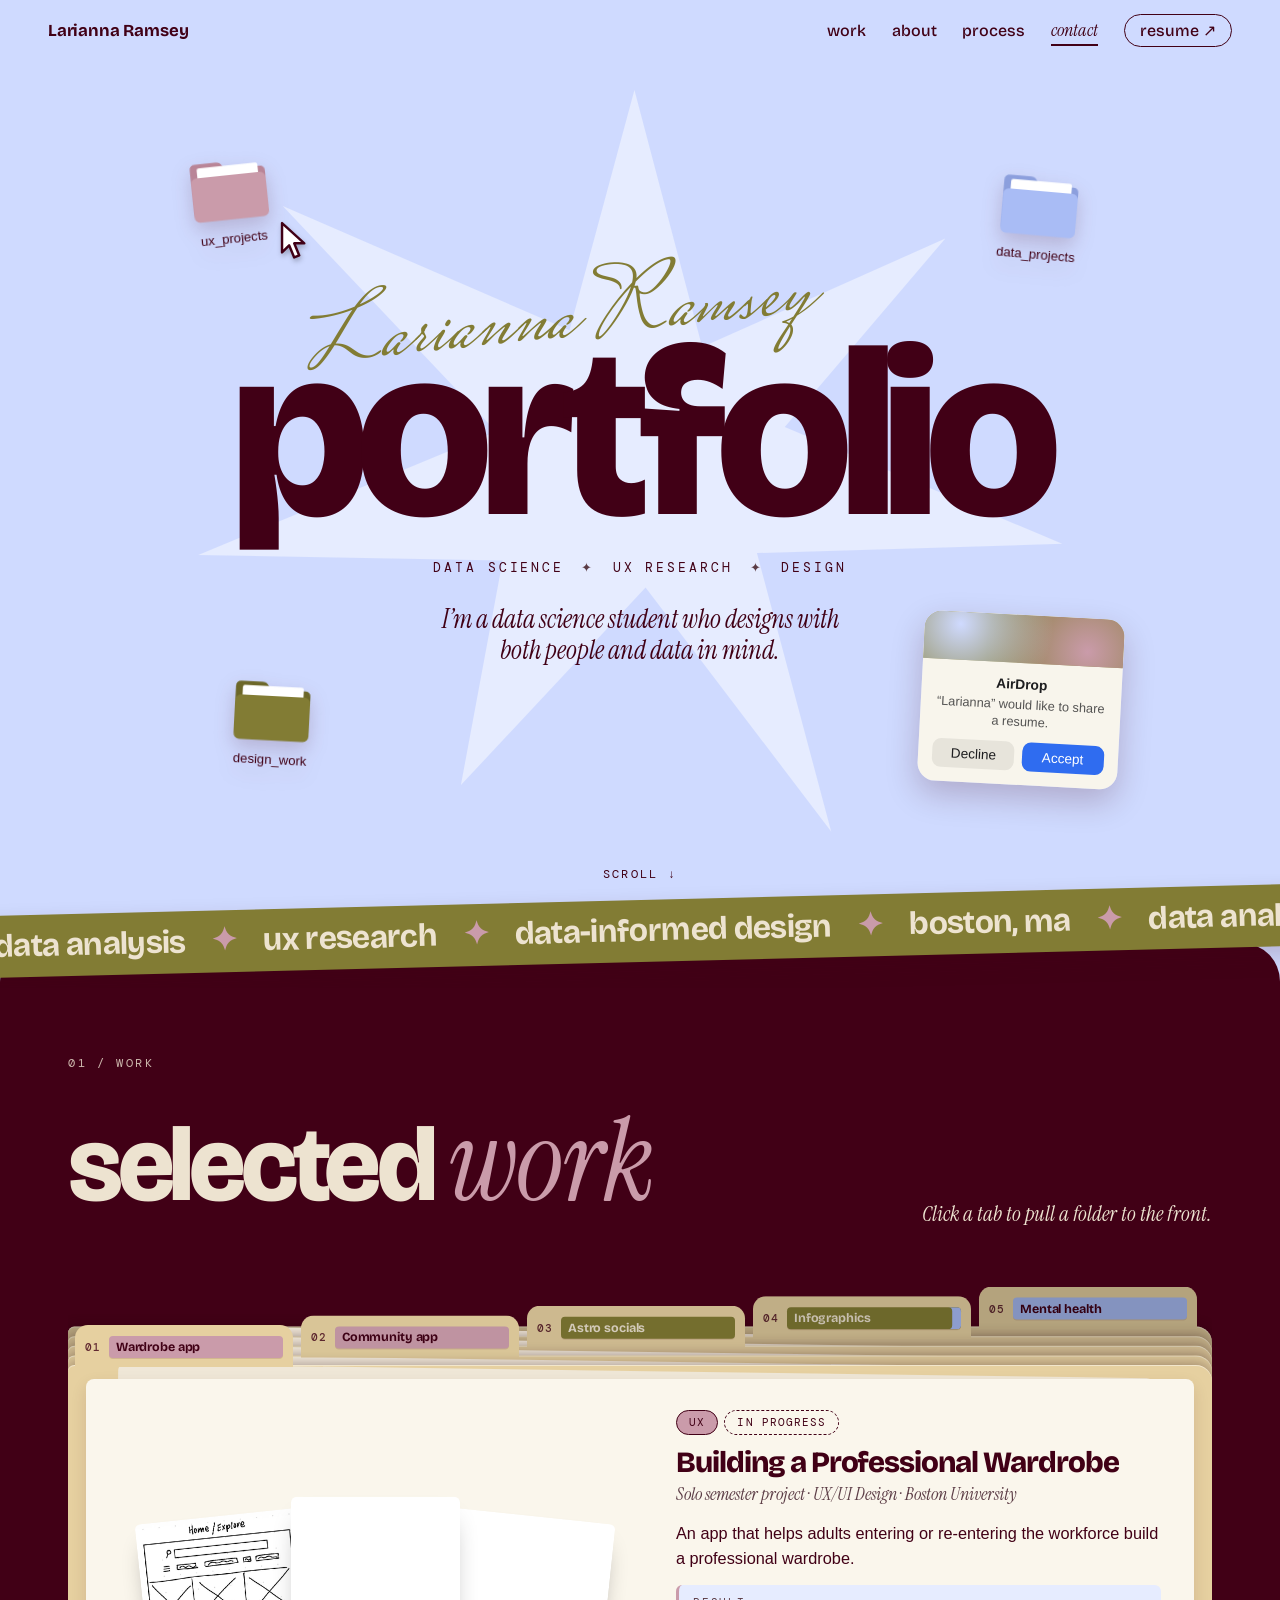
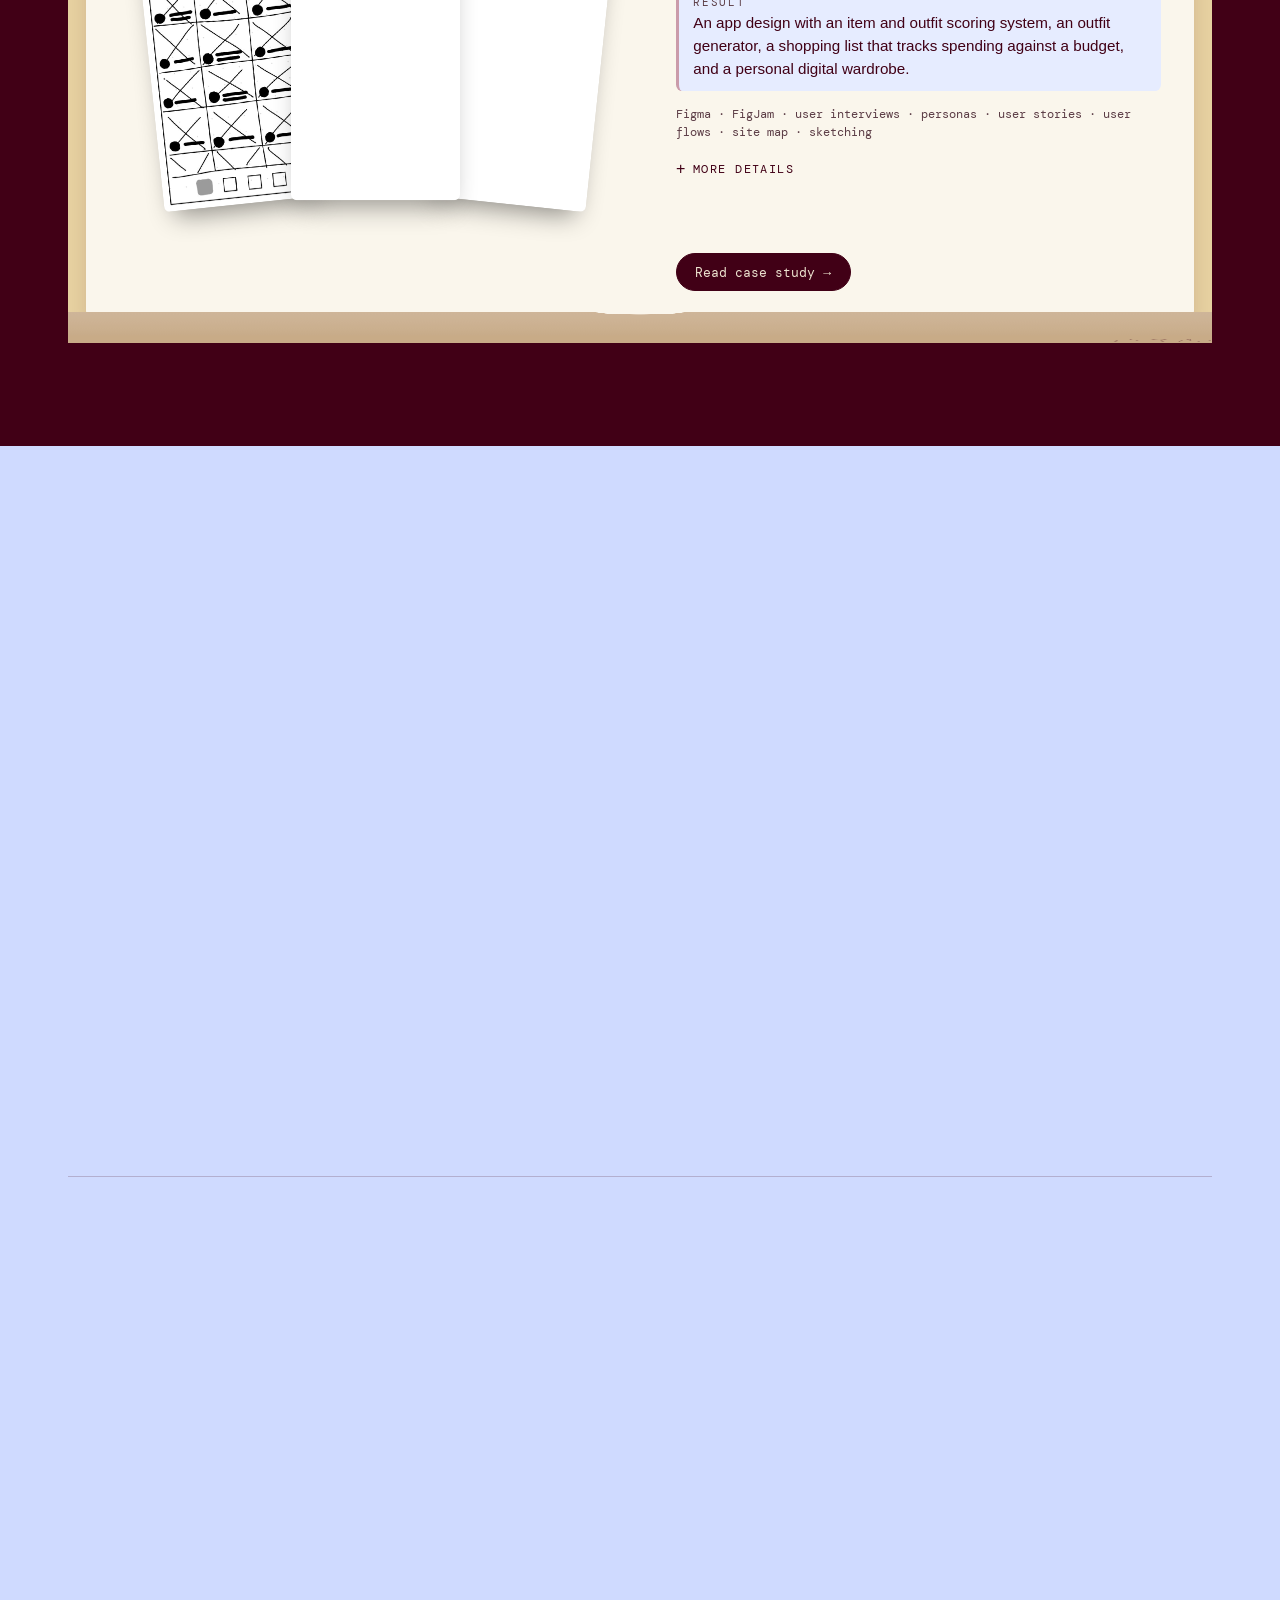
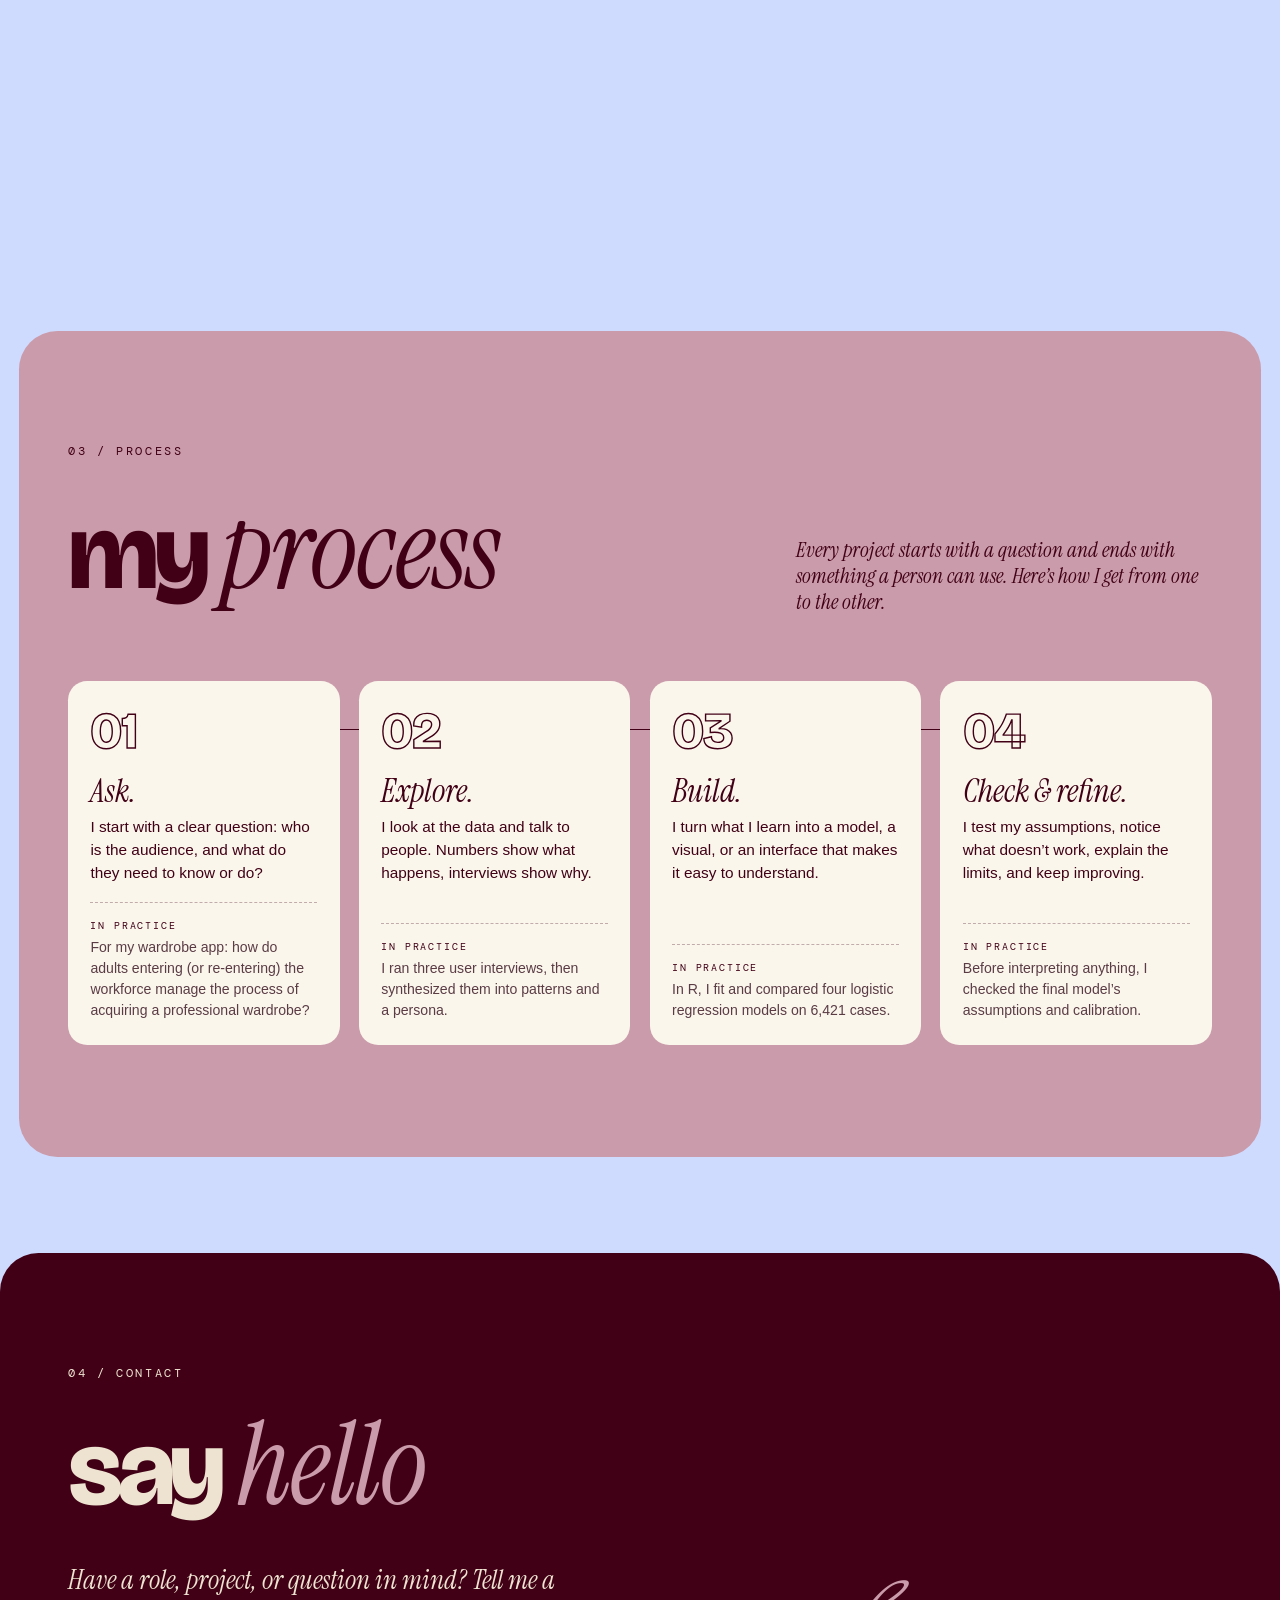
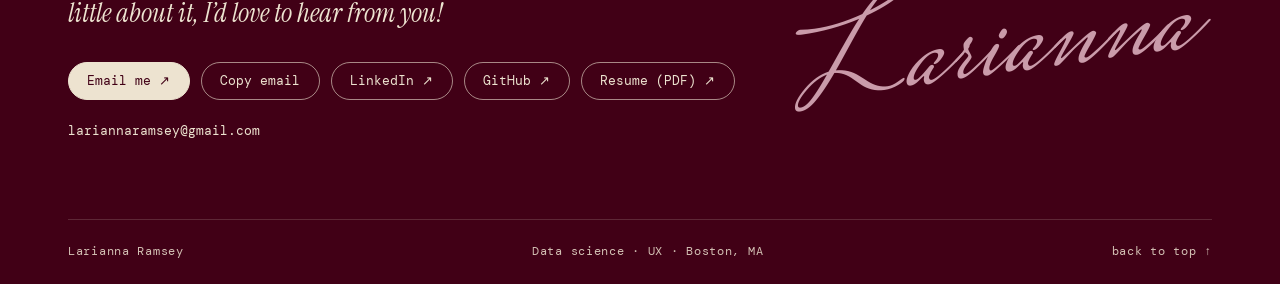
==== commit 4d852ebe: "Link previews, faster home page, 404 page, drop .DS_Store Link previews: each page now has Open Grap" ====
--- a/index.html
+++ b/index.html
@@ -4,7 +4,20 @@
   <meta charset="UTF-8">
   <meta name="viewport" content="width=device-width, initial-scale=1.0">
   <title>Larianna Ramsey | Portfolio</title>
-  <meta name="description" content="Larianna Ramsey: Boston University data science student who designs with both people and data in mind. UX research, data analysis and design work.">
+  <meta name="description" content="Boston University data science student who designs with both people and data in mind. UX research, data analysis and design work.">
+  <link rel="canonical" href="https://larianna-ramsey.github.io/">
+
+  <!-- Link previews (LinkedIn, Handshake, iMessage, Slack, email). Preview images are 1200x630. -->
+  <meta property="og:type" content="website">
+  <meta property="og:site_name" content="Larianna Ramsey">
+  <meta property="og:title" content="Larianna Ramsey | Portfolio">
+  <meta property="og:description" content="Boston University data science student who designs with both people and data in mind. UX research, data analysis and design work.">
+  <meta property="og:url" content="https://larianna-ramsey.github.io/">
+  <meta property="og:image" content="https://larianna-ramsey.github.io/images/og-home.jpg">
+  <meta property="og:image:width" content="1200">
+  <meta property="og:image:height" content="630">
+  <meta property="og:image:alt" content="Larianna Ramsey portfolio: data science, UX research, design">
+  <meta name="twitter:card" content="summary_large_image">
   <meta name="theme-color" content="#CFDAFF">
   <link rel="icon" href="favicon.svg" type="image/svg+xml">
   <link rel="apple-touch-icon" href="apple-touch-icon.png">
@@ -15,7 +28,7 @@
   <link rel="preconnect" href="https://fonts.gstatic.com" crossorigin>
   <link href="https://fonts.googleapis.com/css2?family=Bricolage+Grotesque:opsz,wght@12..96,400..800&family=DM+Mono:wght@400;500&family=Instrument+Serif:ital@0;1&family=Mrs+Saint+Delafield&display=swap" rel="stylesheet">
 
-  <link rel="stylesheet" href="desk.css?v=19">
+  <link rel="stylesheet" href="desk.css?v=20">
   <script>document.documentElement.classList.add('js');</script>
 </head>
 
@@ -122,9 +135,9 @@
                 <!-- Hand-drawn wireframes from the case study. When the high-fidelity screens
                      are ready, these can switch to phones like the Community app folder. -->
                 <div class="sketches sketches--fan">
-                  <figure class="sketch"><img src="images/wardrobe-sketch-explore.jpg" alt="Wardrobe app sketch of the home and explore screen: a search bar, filter chips and a grid of clothing"></figure>
-                  <figure class="sketch"><img src="images/wardrobe-sketch-outfit.jpg" alt="Wardrobe app sketch of the outfit generator: an outfit score, formality tags and three pieces with alternatives"></figure>
-                  <figure class="sketch"><img src="images/wardrobe-sketch-shopping.jpg" alt="Wardrobe app sketch of the shopping list: a budget at the top and a checklist of items with links"></figure>
+                  <figure class="sketch"><img loading="lazy" decoding="async" src="images/wardrobe-sketch-explore.jpg" alt="Wardrobe app sketch of the home and explore screen: a search bar, filter chips and a grid of clothing"></figure>
+                  <figure class="sketch"><img loading="lazy" decoding="async" src="images/wardrobe-sketch-outfit.jpg" alt="Wardrobe app sketch of the outfit generator: an outfit score, formality tags and three pieces with alternatives"></figure>
+                  <figure class="sketch"><img loading="lazy" decoding="async" src="images/wardrobe-sketch-shopping.jpg" alt="Wardrobe app sketch of the shopping list: a budget at the top and a checklist of items with links"></figure>
                 </div>
               </div>
               <div class="info">
@@ -159,9 +172,9 @@
               <div class="media">
                 <div class="phones">
                   <!-- The three Campfire profile pages I designed and prototyped -->
-                  <div class="phone"><img src="images/campfire-profile-student.jpg" alt="Campfire profile for another student: her photo, message and calendar buttons, major, graduation year and clubs with roles"></div>
-                  <div class="phone"><img src="images/campfire-profile.jpg" alt="Campfire profile for the signed-in student: photo, contact details, major, graduation year and clubs with roles"></div>
-                  <div class="phone"><img src="images/campfire-profile-club.jpg" alt="Campfire club profile: a short description, the weekly meeting time and room, and the e-board"></div>
+                  <div class="phone"><img loading="lazy" decoding="async" src="images/campfire-profile-student.jpg" alt="Campfire profile for another student: her photo, message and calendar buttons, major, graduation year and clubs with roles"></div>
+                  <div class="phone"><img loading="lazy" decoding="async" src="images/campfire-profile.jpg" alt="Campfire profile for the signed-in student: photo, contact details, major, graduation year and clubs with roles"></div>
+                  <div class="phone"><img loading="lazy" decoding="async" src="images/campfire-profile-club.jpg" alt="Campfire club profile: a short description, the weekly meeting time and room, and the e-board"></div>
                 </div>
               </div>
               <div class="info">
@@ -198,14 +211,14 @@
               <div class="media">
                 <div class="car">
                   <!-- Meeting template: used for the club's regular meetings -->
-                  <img src="images/observatory-night.jpg" data-cap="Meeting template" alt="Observatory Night announcement: two observatory domes under a starry sky, with the date, time and room">
-                  <img src="images/astro-first-meeting.jpg" data-cap="Meeting template" alt="First Meeting announcement made from the same meeting template, with the observatory domes">
-                  <img src="images/astro-planetary-warfare.jpg" data-cap="Meeting template" alt="Planetary Warfare announcement made from the same meeting template, with a large moon">
+                  <img loading="lazy" decoding="async" src="images/observatory-night.jpg" data-cap="Meeting template" alt="Observatory Night announcement: two observatory domes under a starry sky, with the date, time and room">
+                  <img loading="lazy" decoding="async" src="images/astro-first-meeting.jpg" data-cap="Meeting template" alt="First Meeting announcement made from the same meeting template, with the observatory domes">
+                  <img loading="lazy" decoding="async" src="images/astro-planetary-warfare.jpg" data-cap="Meeting template" alt="Planetary Warfare announcement made from the same meeting template, with a large moon">
                   <!-- Journal Club template: a different kind of meeting, each post shows the paper being discussed -->
-                  <img src="images/journal-club-lava-planets.jpg" data-cap="Journal Club template" alt="Journal Club announcement featuring a Nature Astronomy paper on lava planets">
-                  <img src="images/journal-club.jpg" data-cap="Journal Club template" alt="Journal Club announcement featuring a paper on the cosmological time dilation of high-redshift quasars">
-                  <img src="images/journal-club-pillars.jpg" data-cap="Journal Club template" alt="Journal Club announcement featuring a paper on magnetic fields in the Pillars of Creation">
-                  <img src="images/journal-club-neutron-stars.jpg" data-cap="Journal Club template" alt="Journal Club announcement featuring a paper on thermonuclear explosions on neutron stars">
+                  <img loading="lazy" decoding="async" src="images/journal-club-lava-planets.jpg" data-cap="Journal Club template" alt="Journal Club announcement featuring a Nature Astronomy paper on lava planets">
+                  <img loading="lazy" decoding="async" src="images/journal-club.jpg" data-cap="Journal Club template" alt="Journal Club announcement featuring a paper on the cosmological time dilation of high-redshift quasars">
+                  <img loading="lazy" decoding="async" src="images/journal-club-pillars.jpg" data-cap="Journal Club template" alt="Journal Club announcement featuring a paper on magnetic fields in the Pillars of Creation">
+                  <img loading="lazy" decoding="async" src="images/journal-club-neutron-stars.jpg" data-cap="Journal Club template" alt="Journal Club announcement featuring a paper on thermonuclear explosions on neutron stars">
                 </div>
               </div>
               <div class="info">
@@ -244,12 +257,12 @@
             <div class="sheet">
               <div class="media">
                 <div class="car">
-                  <img src="images/mhon-harmful-practices.jpg" data-cap="Harmful practices · Pinterest size" alt="Harmful Employer Practices According to Caregivers with Cancer infographic, tall Pinterest version">
-                  <img src="images/mhon-harmful-practices-linkedin.jpg" data-cap="Harmful practices · LinkedIn size" alt="Harmful Employer Practices According to Caregivers with Cancer infographic, wide LinkedIn version">
-                  <img src="images/mhon-self-care.jpg" data-cap="Study summary · full graphic" alt="How Employers Can Support Caregivers with Cancer: The Impact of Self Care, a long infographic summarizing a study">
-                  <img src="images/mhon-self-care-1.jpg" data-cap="Study summary · close-up 1 of 3" alt="Close-up of the summary infographic: the title and what self-care is">
-                  <img src="images/mhon-self-care-2.jpg" data-cap="Study summary · close-up 2 of 3" alt="Close-up of the summary infographic: proactively promoting employee well-being and perceived organizational support, with caregiver quotes">
-                  <img src="images/mhon-self-care-3.jpg" data-cap="Study summary · close-up 3 of 3" alt="Close-up of the summary infographic: more flexibility, less stress, and six practical employer interventions">
+                  <img loading="lazy" decoding="async" src="images/mhon-harmful-practices.jpg" data-cap="Harmful practices · Pinterest size" alt="Harmful Employer Practices According to Caregivers with Cancer infographic, tall Pinterest version">
+                  <img loading="lazy" decoding="async" src="images/mhon-harmful-practices-linkedin.jpg" data-cap="Harmful practices · LinkedIn size" alt="Harmful Employer Practices According to Caregivers with Cancer infographic, wide LinkedIn version">
+                  <img loading="lazy" decoding="async" src="images/mhon-self-care.jpg" data-cap="Study summary · full graphic" alt="How Employers Can Support Caregivers with Cancer: The Impact of Self Care, a long infographic summarizing a study">
+                  <img loading="lazy" decoding="async" src="images/mhon-self-care-1.jpg" data-cap="Study summary · close-up 1 of 3" alt="Close-up of the summary infographic: the title and what self-care is">
+                  <img loading="lazy" decoding="async" src="images/mhon-self-care-2.jpg" data-cap="Study summary · close-up 2 of 3" alt="Close-up of the summary infographic: proactively promoting employee well-being and perceived organizational support, with caregiver quotes">
+                  <img loading="lazy" decoding="async" src="images/mhon-self-care-3.jpg" data-cap="Study summary · close-up 3 of 3" alt="Close-up of the summary infographic: more flexibility, less stress, and six practical employer interventions">
                 </div>
               </div>
               <div class="info">
@@ -318,7 +331,7 @@
 
         <!-- PROJECT 6 (no pictures yet: shows key numbers instead.
              To add a picture, such as a network graph, replace the whole <blockquote> with:
-             <div class="car"><img src="images/shield-network.jpg" alt="describe it"></div> ) -->
+             <div class="car"><img loading="lazy" decoding="async" src="images/shield-network.jpg" alt="describe it"></div> ) -->
         <!--
         <article class="folder" data-tags="data" style="--i:5; --sticker:var(--c-data)">
           <button type="button" class="f-tab" aria-controls="p6" aria-pressed="false"><span class="t-num">06</span><span class="t-name">NASA research</span></button>
@@ -407,7 +420,7 @@
               <span class="pol-face pol-front">
                 <span class="pol-photo">
                   <span class="ph">add photo:<br>images/headshot.jpg</span>
-                  <img src="images/headshot.jpg" alt="Portrait of Larianna Ramsey" onerror="this.style.visibility='hidden'">
+                  <img loading="lazy" decoding="async" src="images/headshot.jpg" alt="Portrait of Larianna Ramsey" onerror="this.style.visibility='hidden'">
                 </span>
                 <span class="chip chip--a" aria-hidden="true">data science</span>
                 <span class="chip chip--b" aria-hidden="true">ux design</span>
@@ -576,6 +589,6 @@
   <p class="lightbox-caption"></p>
 </dialog>
 
-<script src="desk.js?v=13"></script>
+<script src="desk.js?v=14"></script>
 </body>
 </html>
--- a/desk.css
+++ b/desk.css
@@ -256,6 +256,9 @@
 }
 .car img:nth-of-type(even) { rotate: 1deg; }
 .car img.is-on { opacity: 1; pointer-events: auto; }
+/* faster first visit: a folder's pictures aren't fetched until it has been at the front once.
+   Browsers skip lazy images that aren't displayed. Without JavaScript everything shows as usual. */
+html.js .folder:not(.seen) .media img { display: none; }
 html:not(.js) .car img:first-child { opacity: 1; }
 .car .ph { position: absolute; inset: 0; display: none; align-items: center; justify-content: center; text-align: center; padding: 1rem; font: 400 .8rem var(--f-mono); color: var(--cabernet); border: 1.5px dashed rgba(65, 0, 22, .25); border-radius: .5rem; }
 .car.is-missing .ph { display: flex; }   /* only shows if a picture file can't be found */
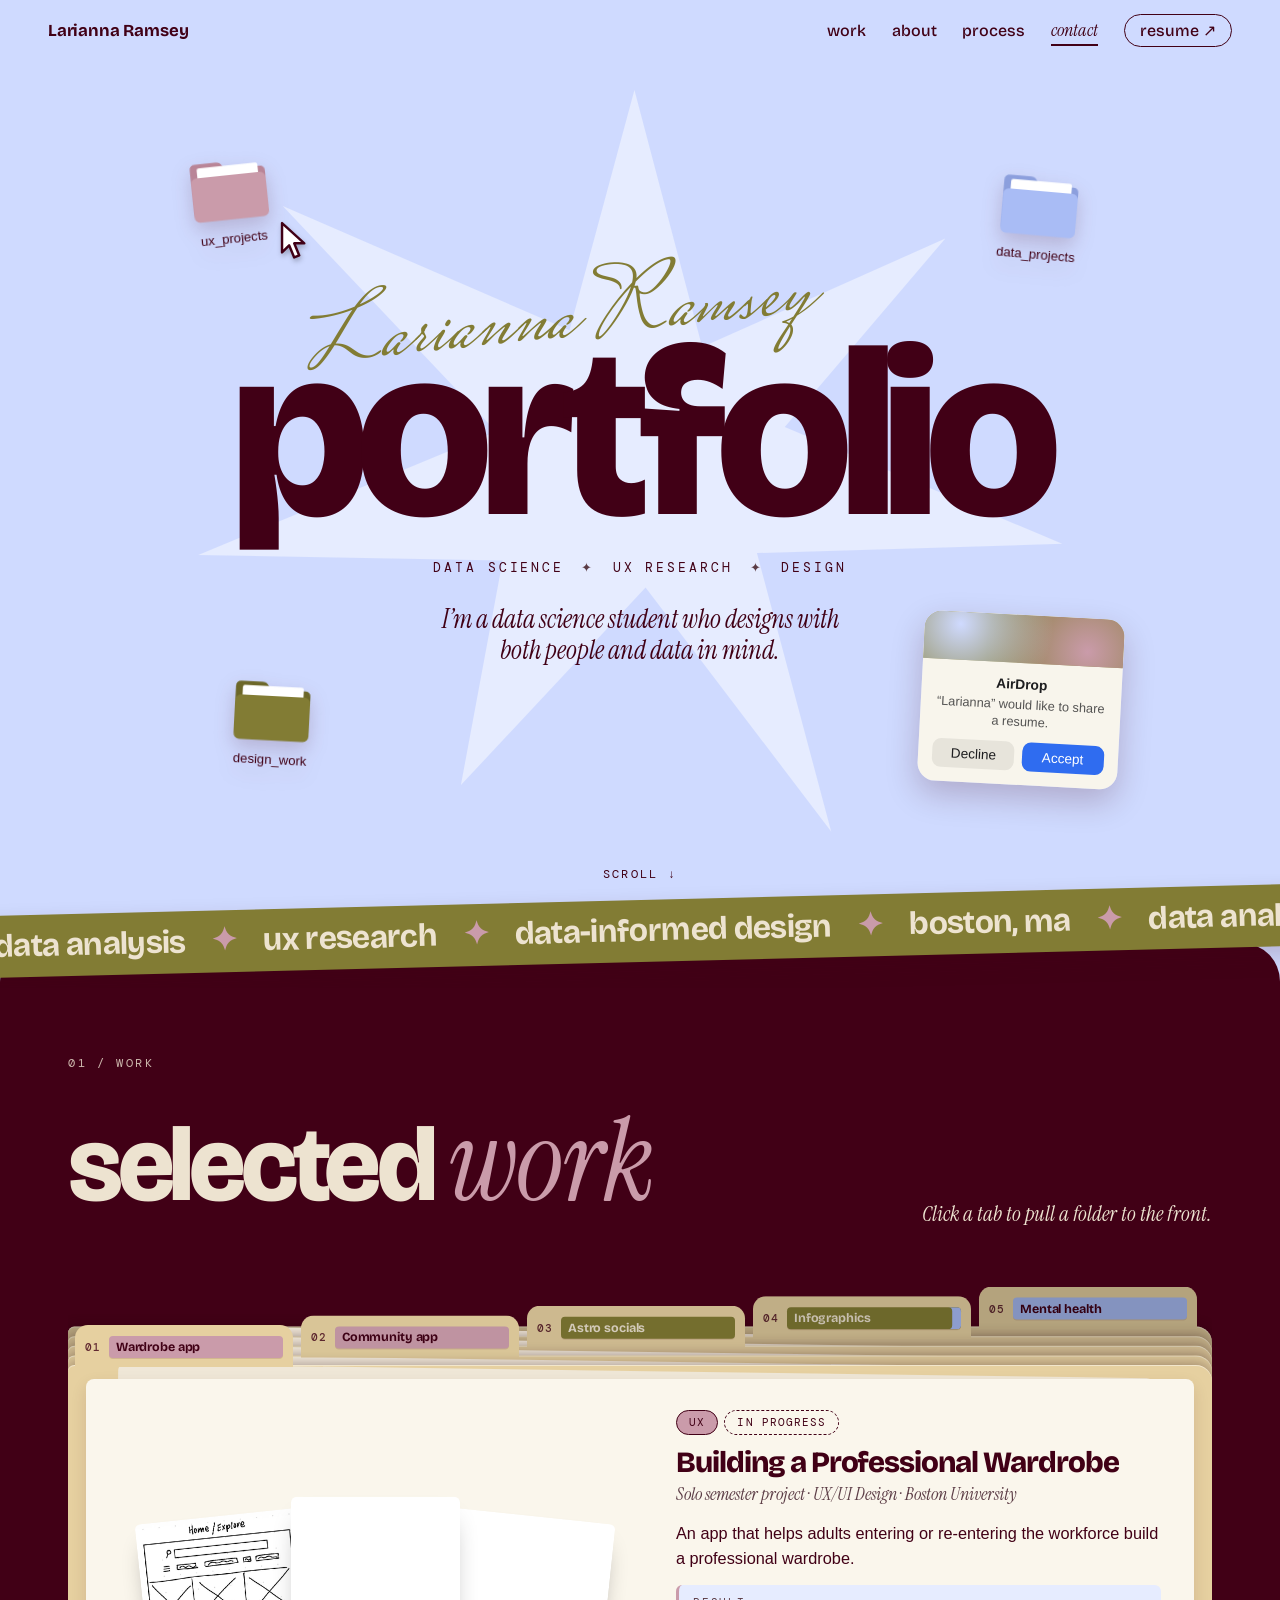
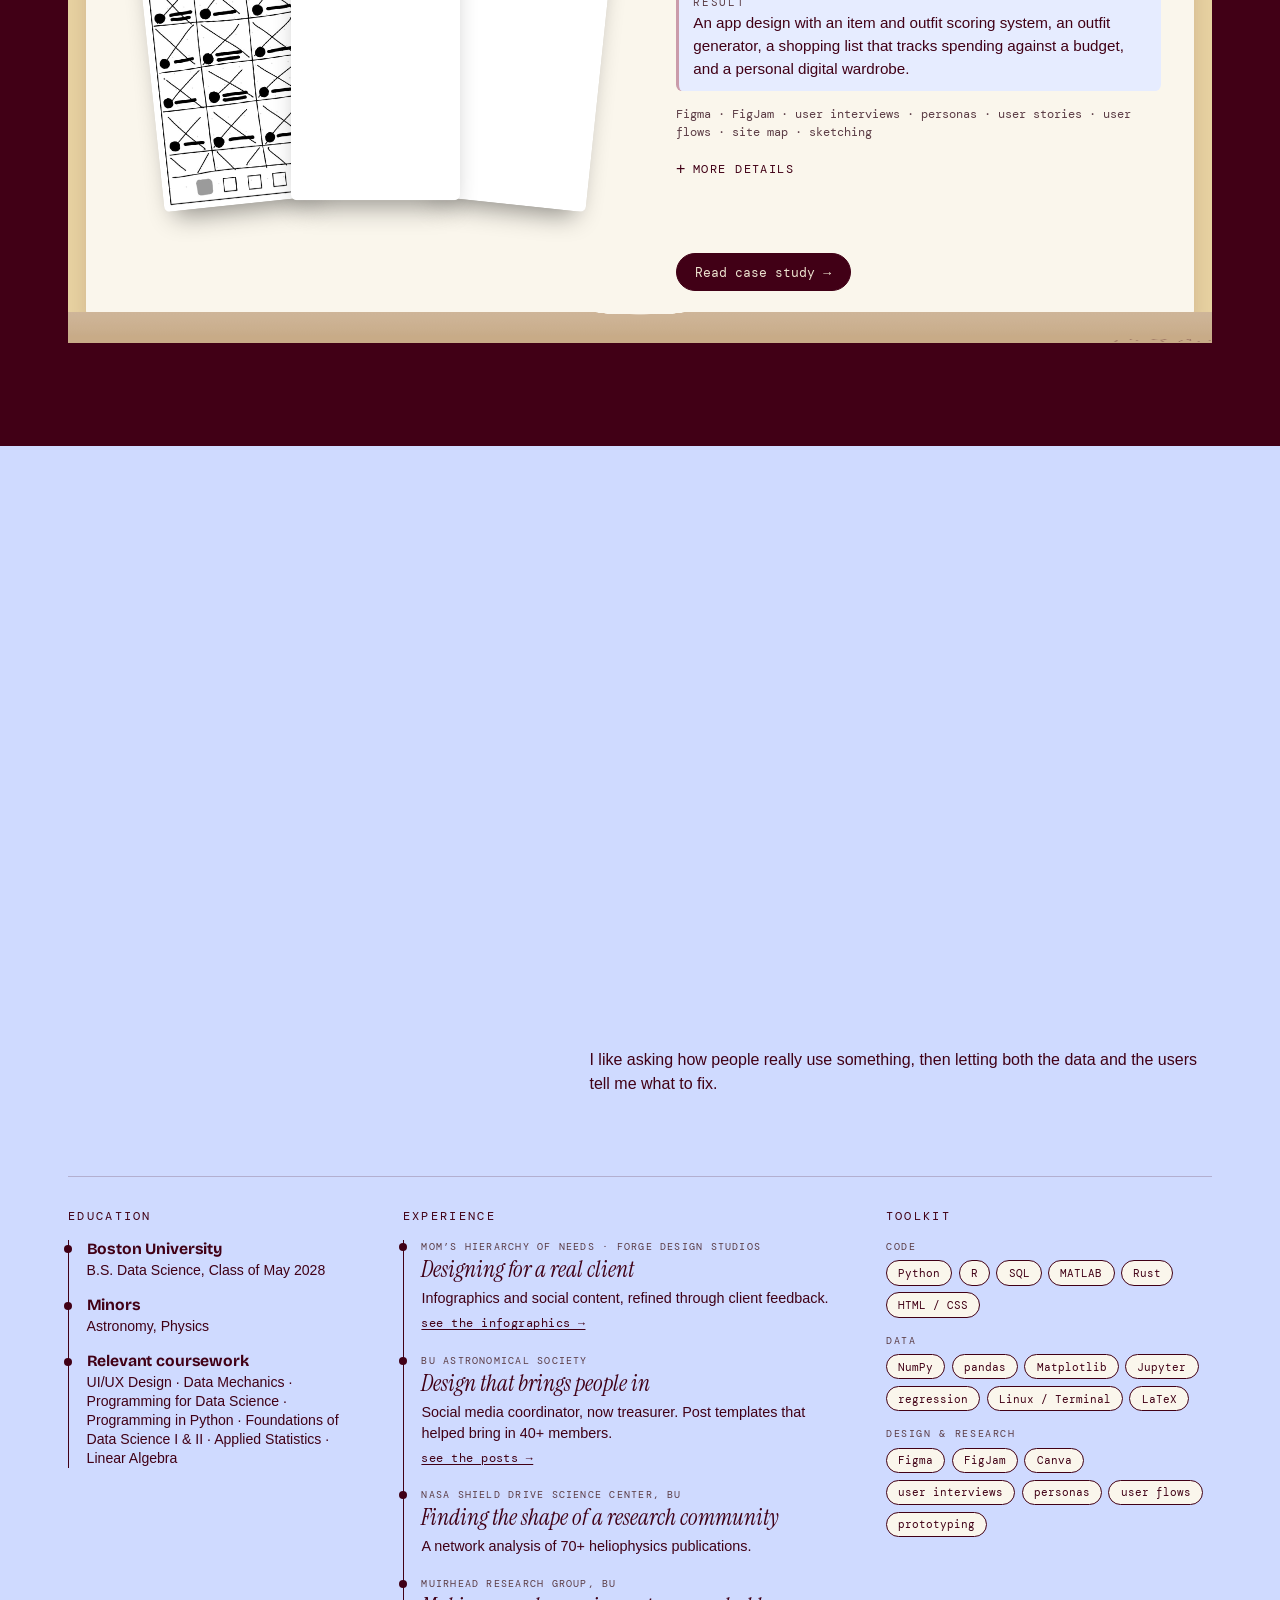
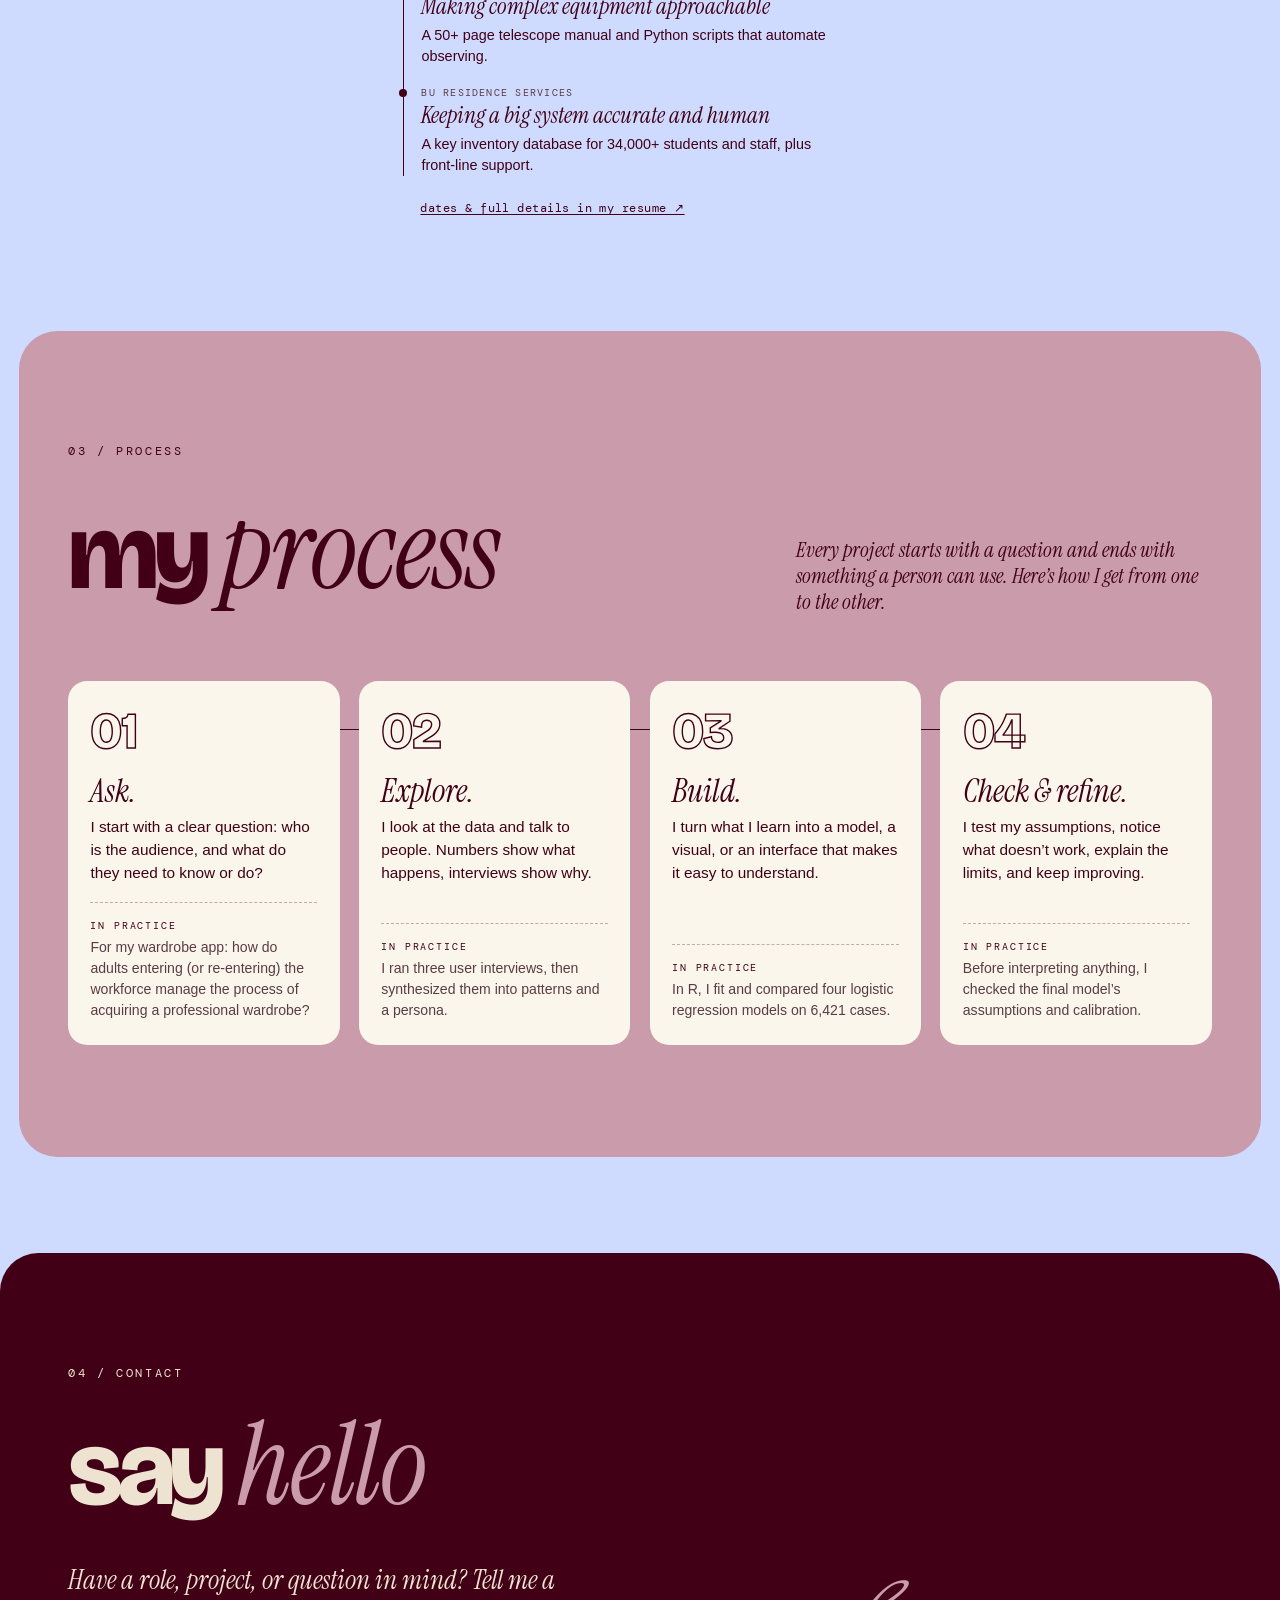
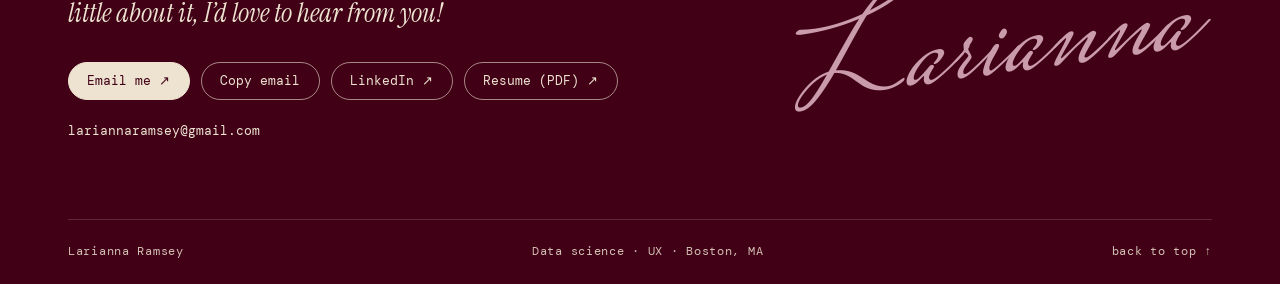
==== commit 4cf032d7: "Remove the GitHub link from the contact section Co-Authored-By: Claude Opus 5.5 <noreply@anthropic.c" ====
--- a/index.html
+++ b/index.html
@@ -564,7 +564,6 @@
           <a class="pbtn pbtn--light" href="mailto:lariannaramsey@gmail.com">Email me &#8599;</a>
           <button type="button" class="pbtn pbtn--ghost" data-copy="lariannaramsey@gmail.com">Copy email</button>
           <a class="pbtn pbtn--ghost" href="https://www.linkedin.com/in/lariannaramsey/" target="_blank" rel="noopener">LinkedIn &#8599;</a>
-          <a class="pbtn pbtn--ghost" href="https://github.com/larianna-ramsey" target="_blank" rel="noopener">GitHub &#8599;</a>
           <a class="pbtn pbtn--ghost" href="resume.pdf" target="_blank" rel="noopener">Resume (PDF) &#8599;</a>
         </div>
         <p class="contact-mail reveal">lariannaramsey@gmail.com</p>
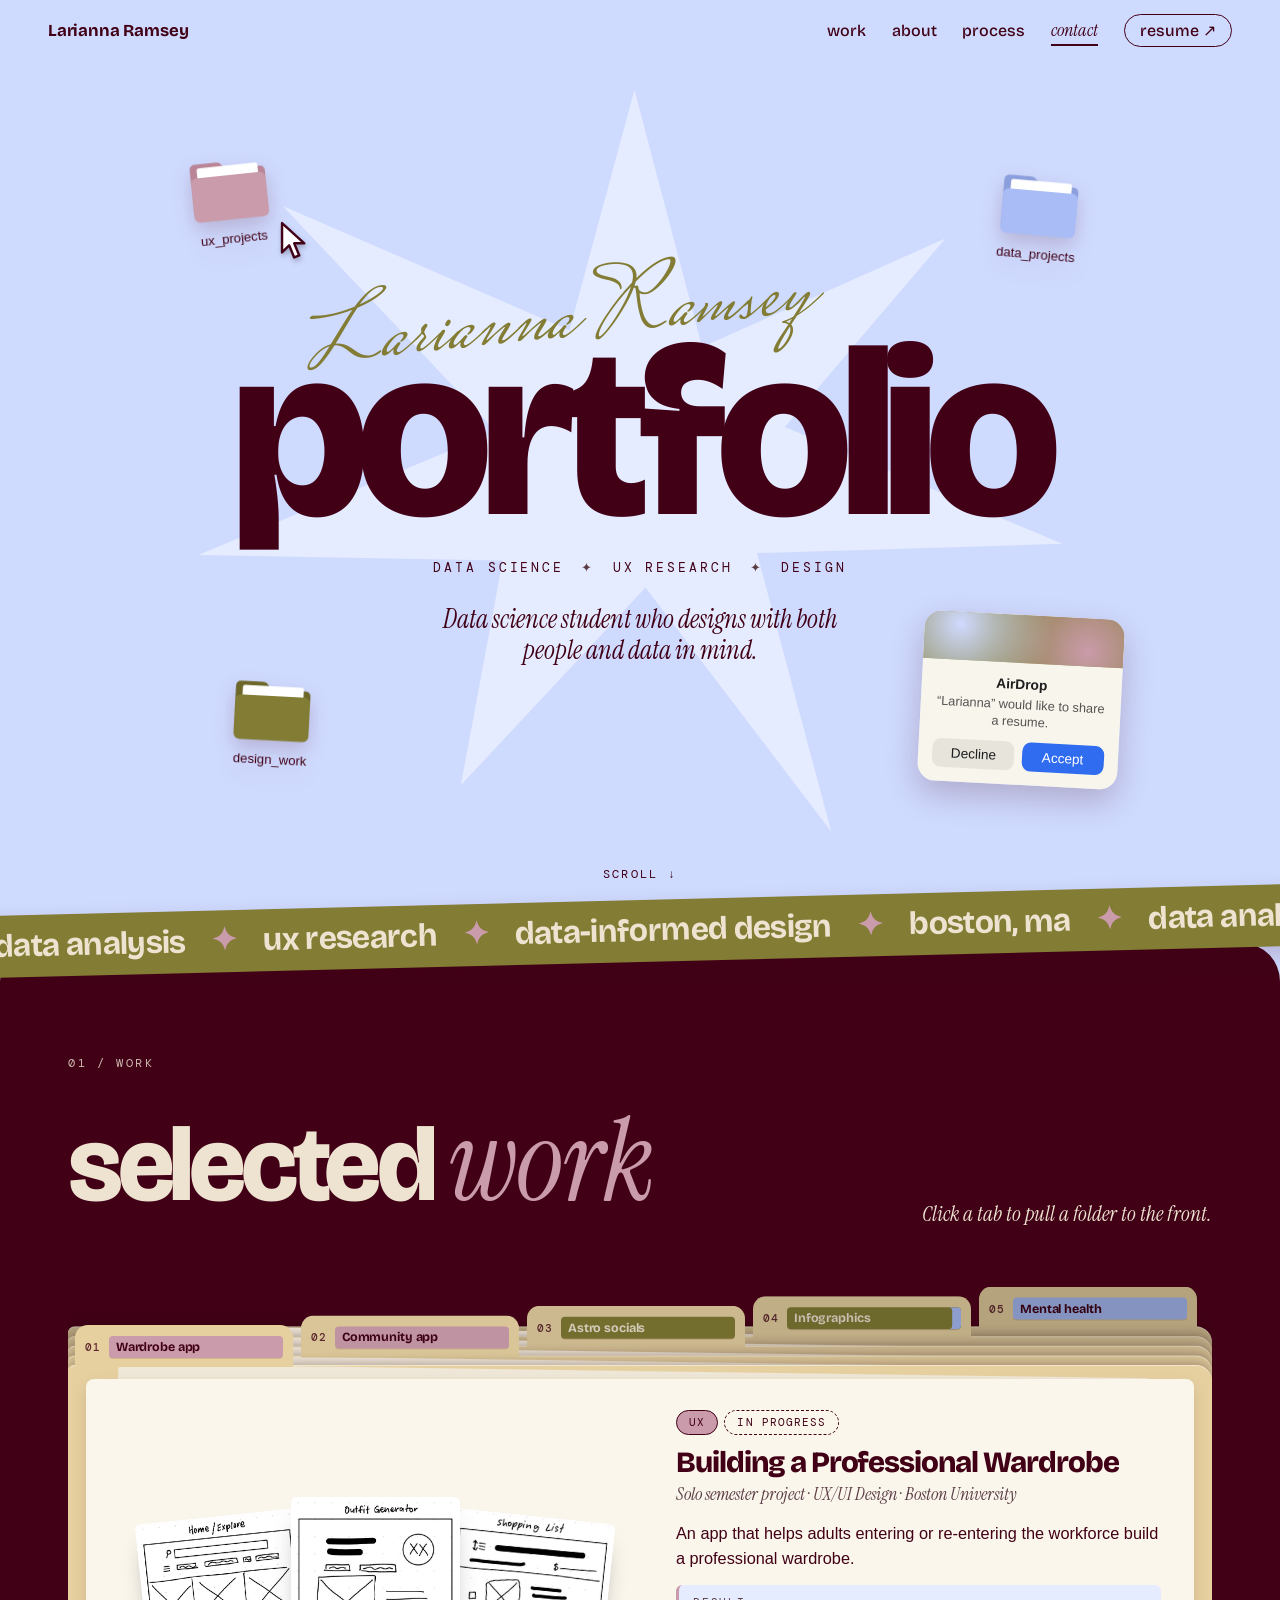
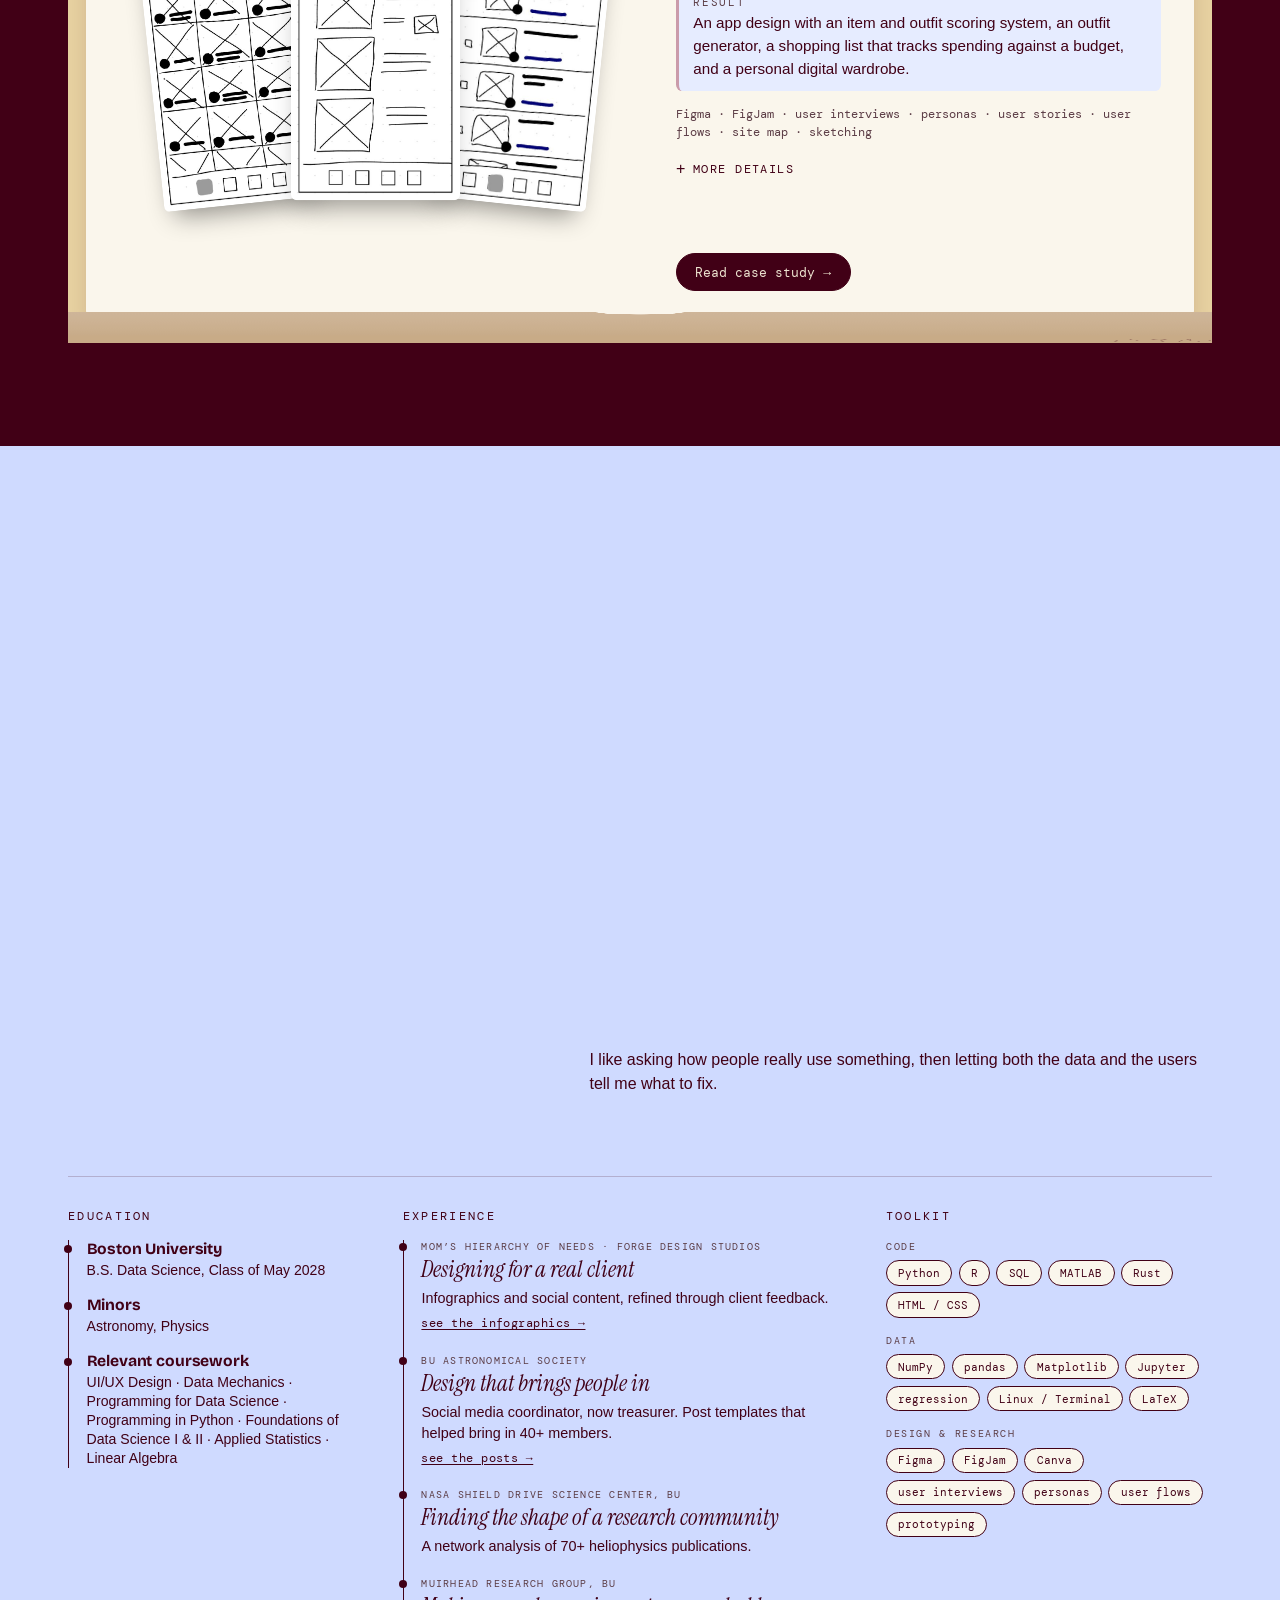
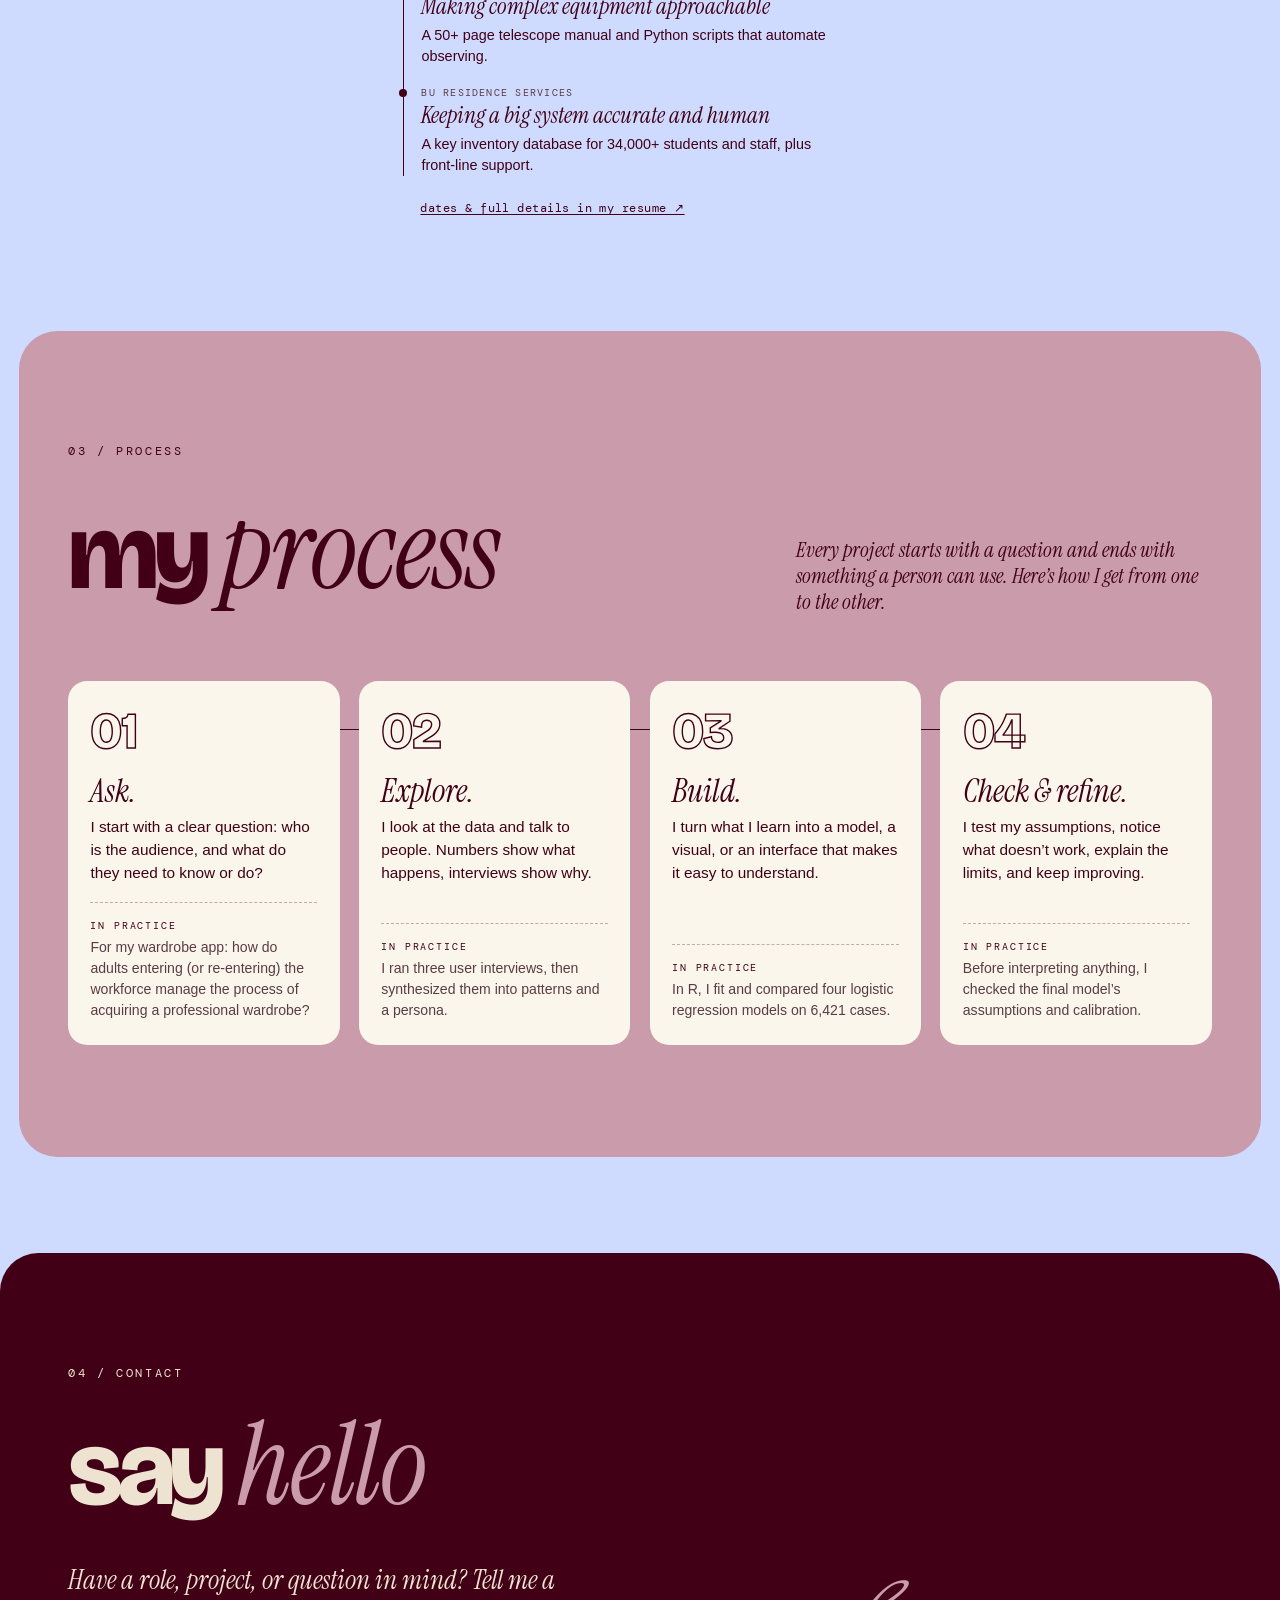
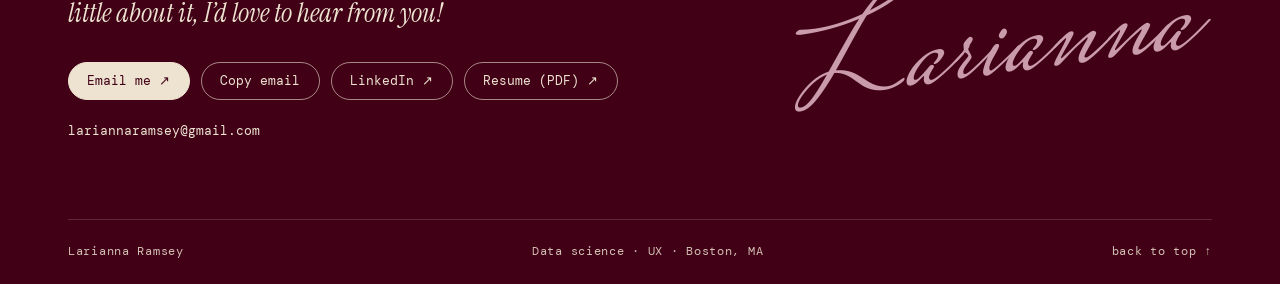
==== commit 3e159568: "rephrase tagline" ====
--- a/index.html
+++ b/index.html
@@ -95,7 +95,7 @@
         </h1>
         <p class="hero-sub">data science <span>&#10022;</span> ux research <span>&#10022;</span> design</p>
       </div>
-      <p class="hero-tag">I&rsquo;m a data science student who designs with both people and data in mind.</p>
+      <p class="hero-tag">Data science student who designs with both people and data in mind.</p>
     </div>
     <a class="scroll-cue" href="#work"><span>scroll</span> &darr;</a>
   </section>
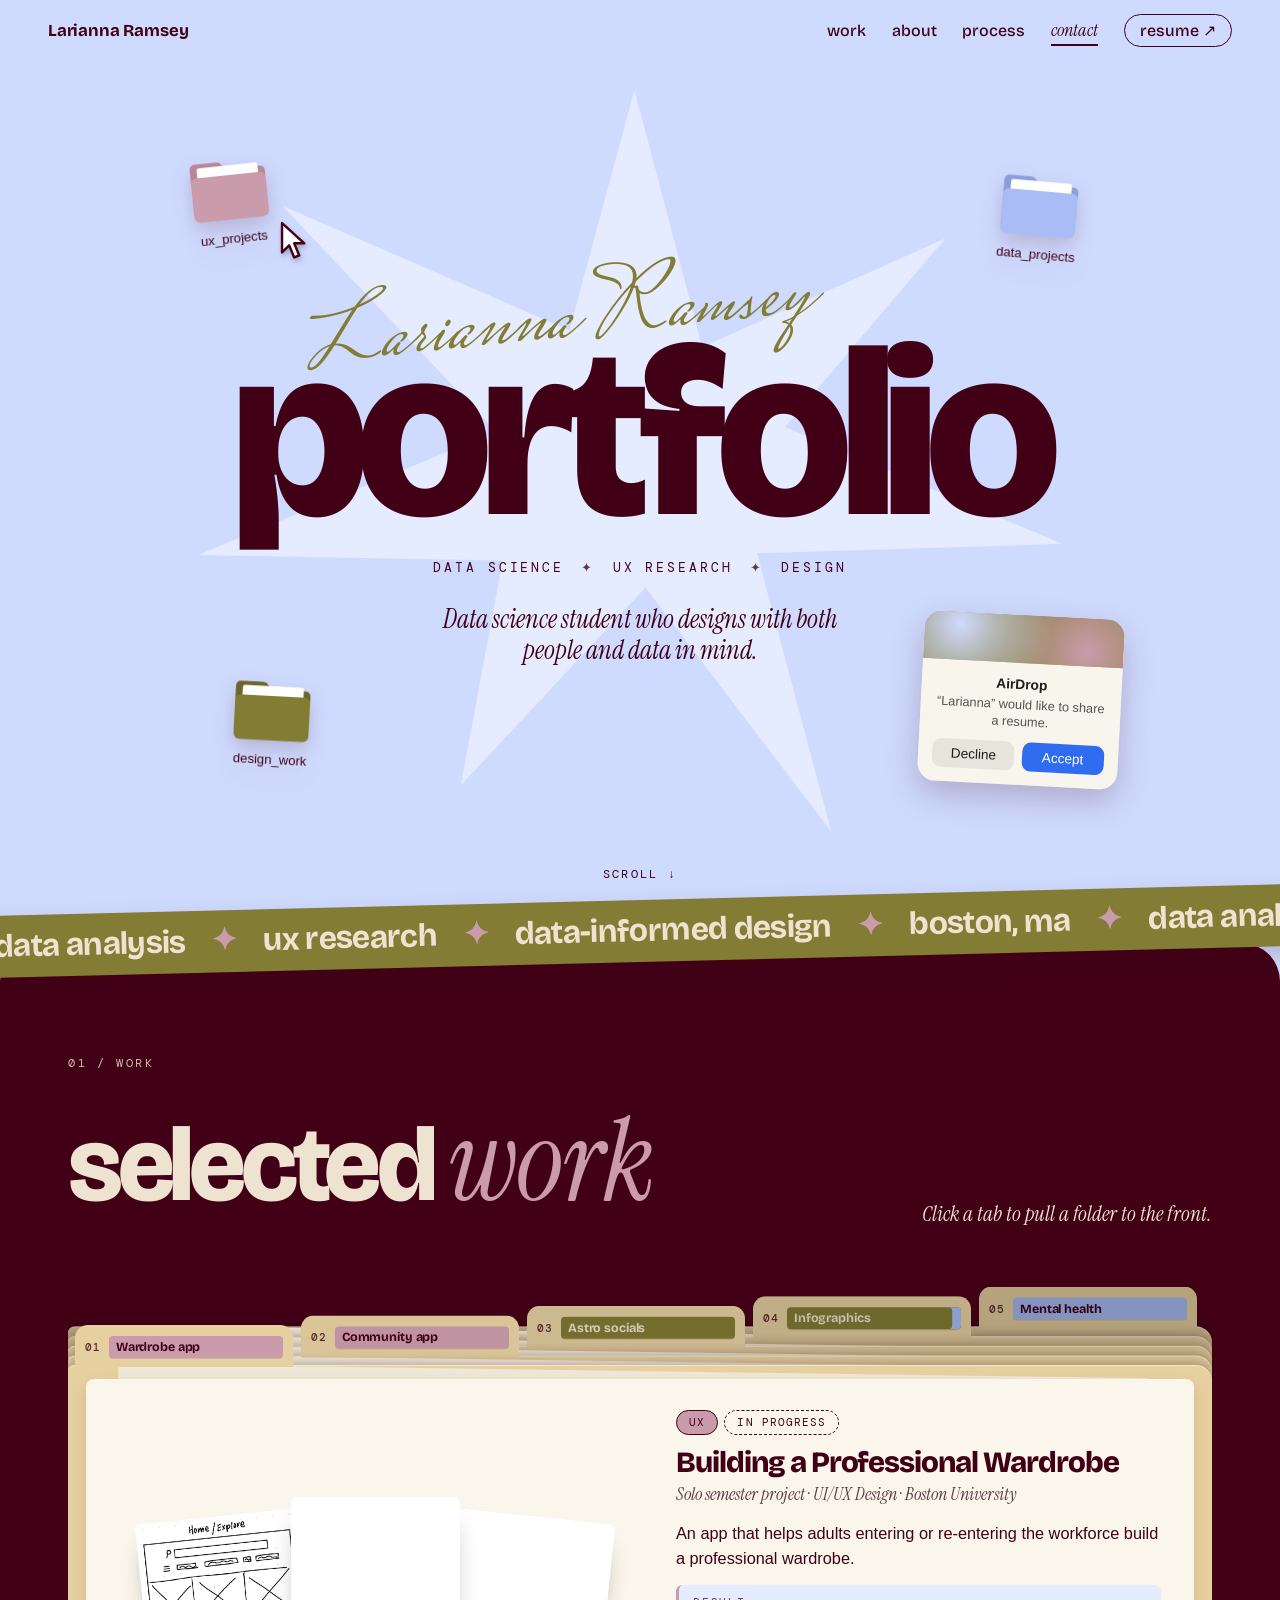
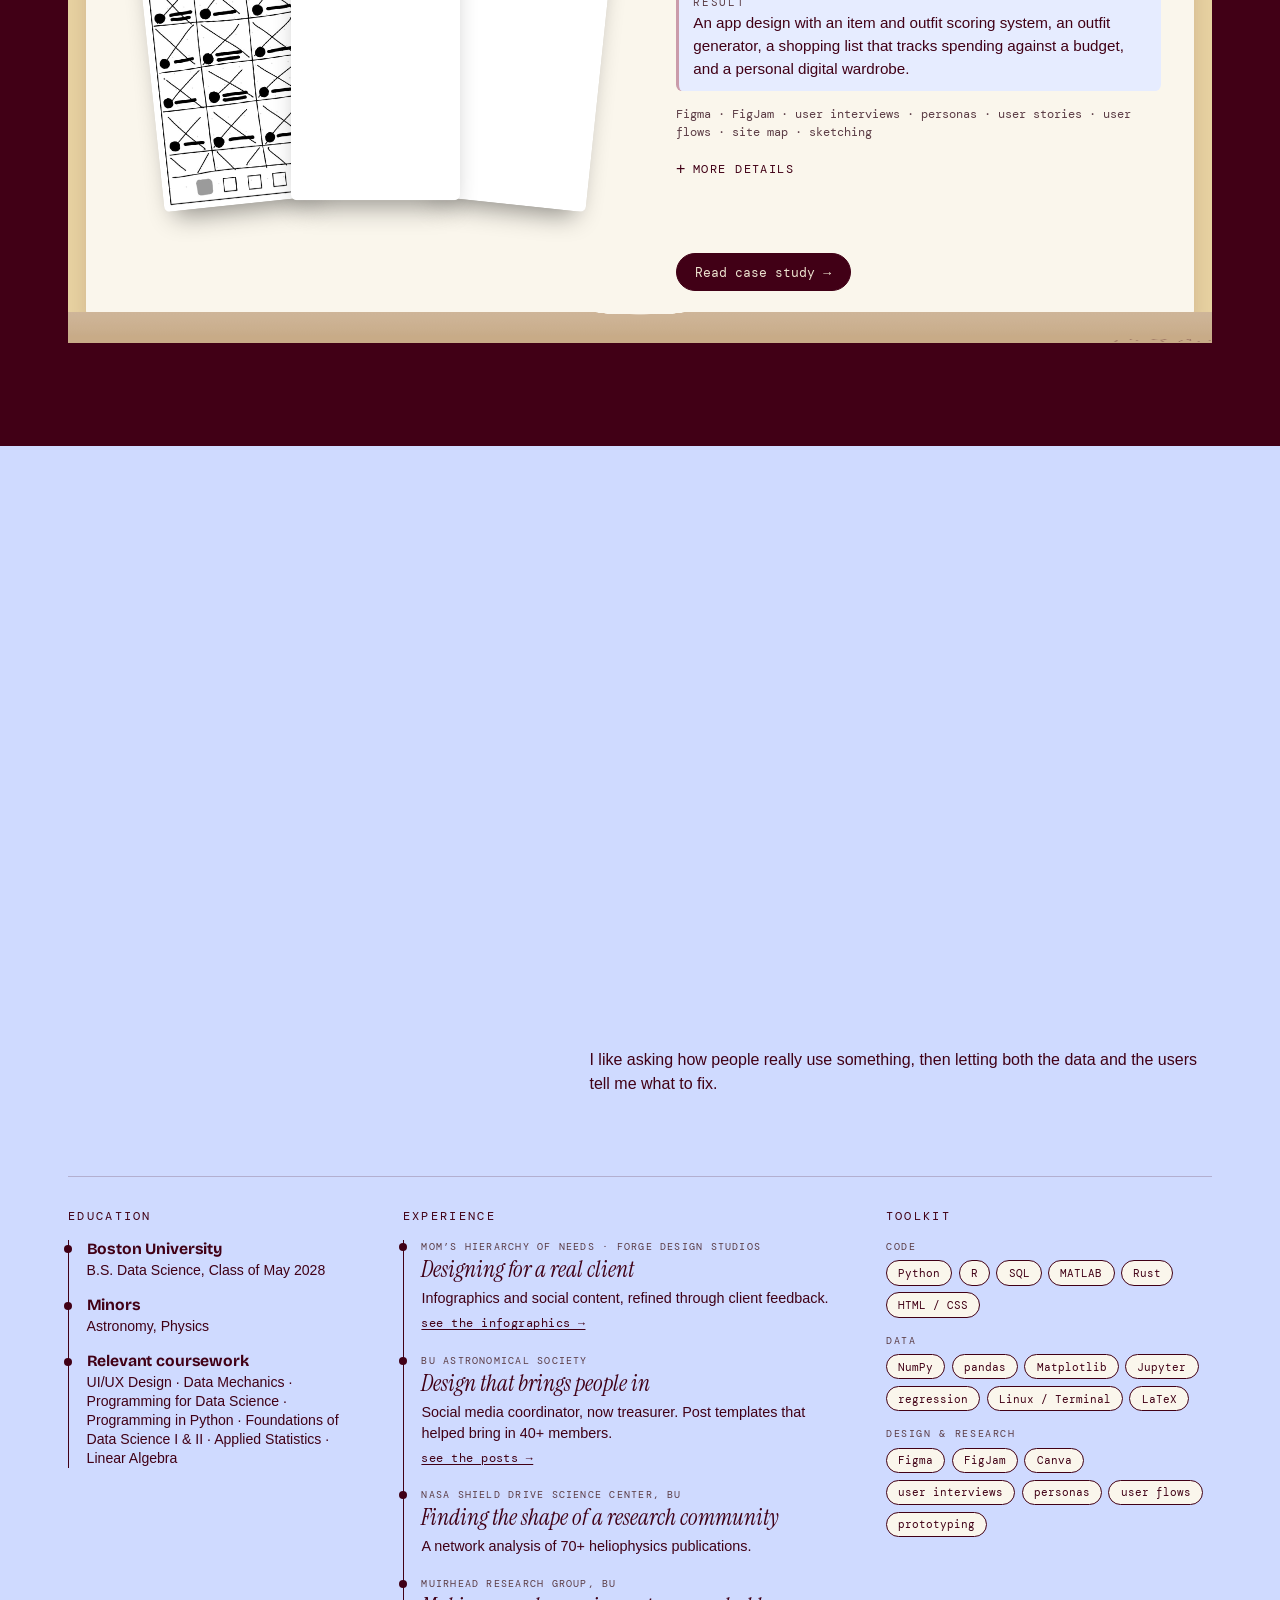
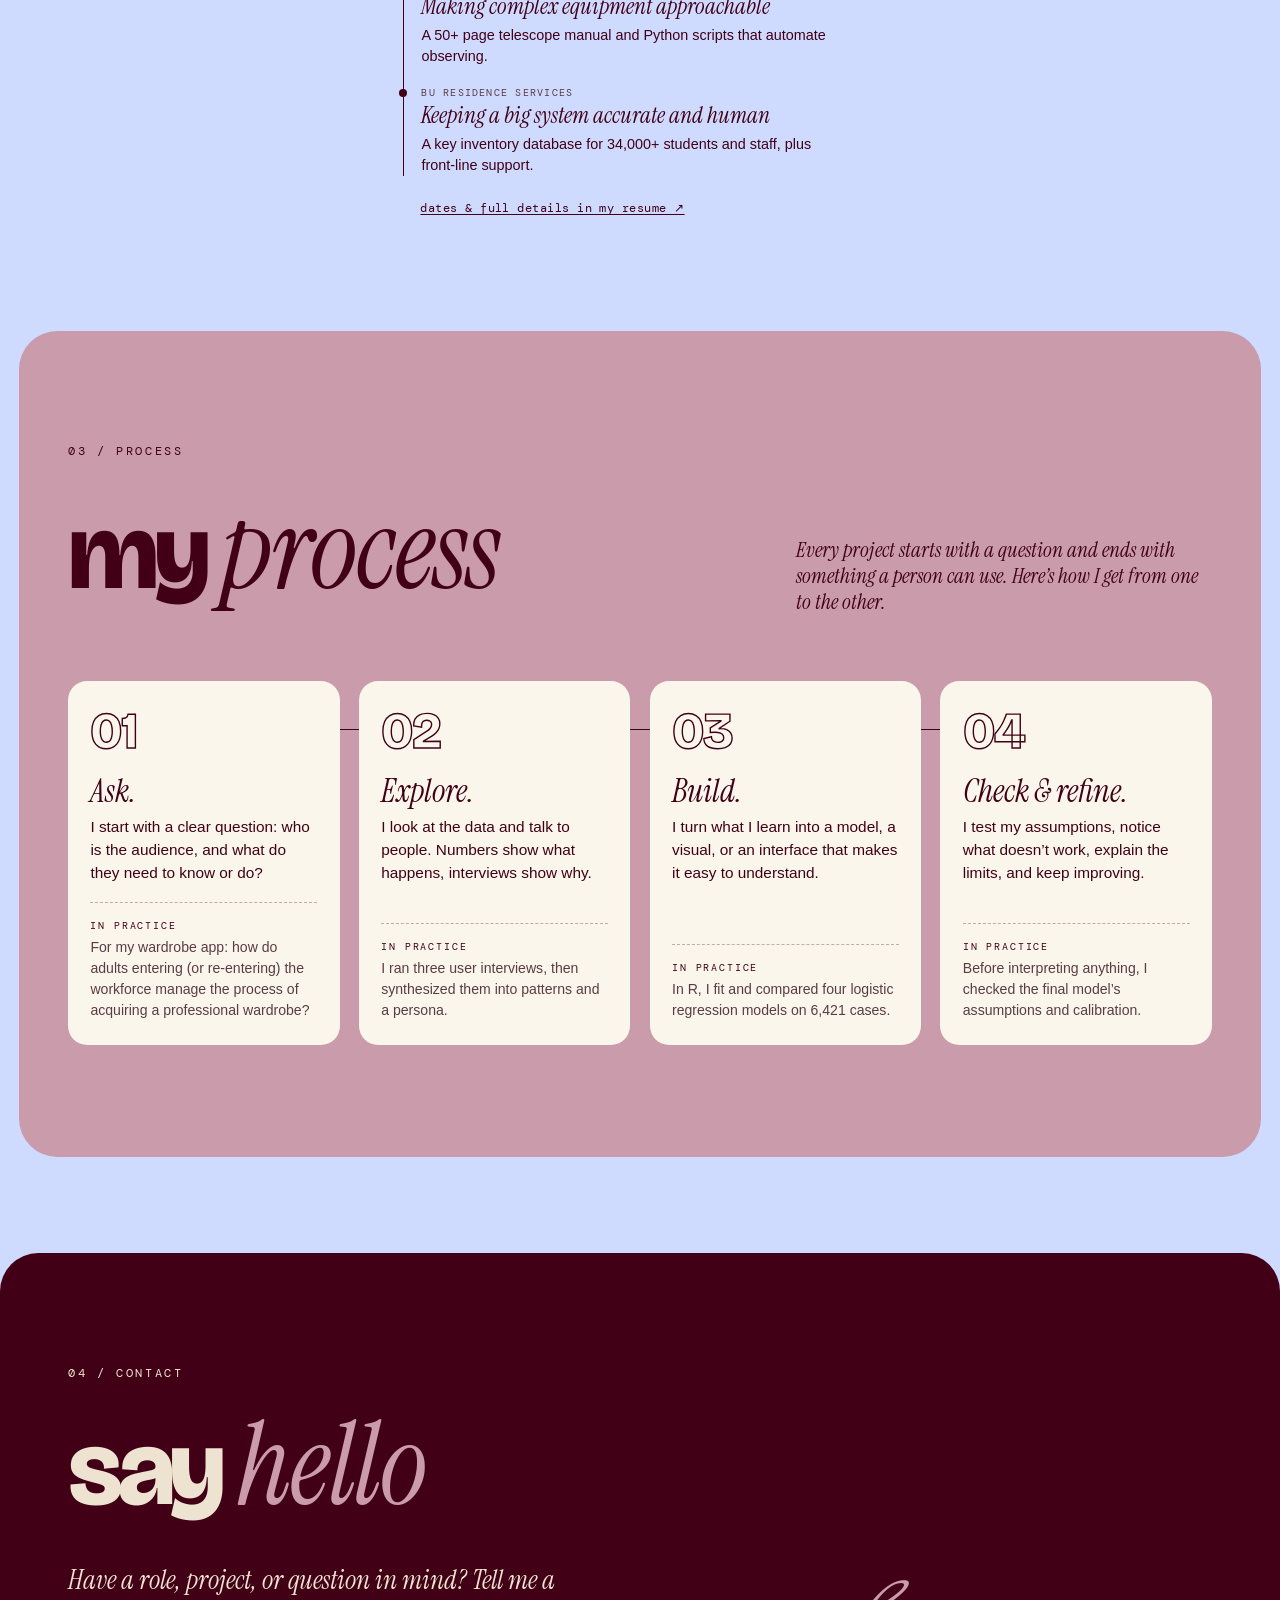
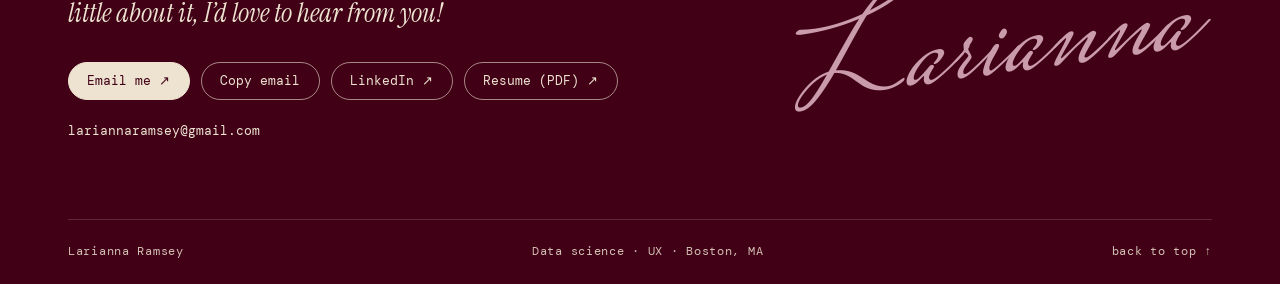
==== commit 527a0fb7: "Use "UI/UX Design" consistently, matching the resume Co-Authored-By: Claude Opus 5.5 <noreply@anthro" ====
--- a/index.html
+++ b/index.html
@@ -143,7 +143,7 @@
               <div class="info">
                 <ul class="tags"><li class="tag tag--ux">UX</li><li class="tag tag--wip">In progress</li></ul>
                 <h3>Building a Professional Wardrobe</h3>
-                <p class="context">Solo semester project &middot; UX/UI Design &middot; Boston University</p>
+                <p class="context">Solo semester project &middot; UI/UX Design &middot; Boston University</p>
                 <p class="blurb">An app that helps adults entering or re-entering the workforce build a professional wardrobe.</p>
                 <p class="result"><strong>Result</strong>An app design with an item and outfit scoring system, an outfit generator, a shopping list that tracks spending against a budget, and a personal digital wardrobe.</p>
                 <p class="tools">Figma &middot; FigJam &middot; user interviews &middot; personas &middot; user stories &middot; user flows &middot; site map &middot; sketching</p>
